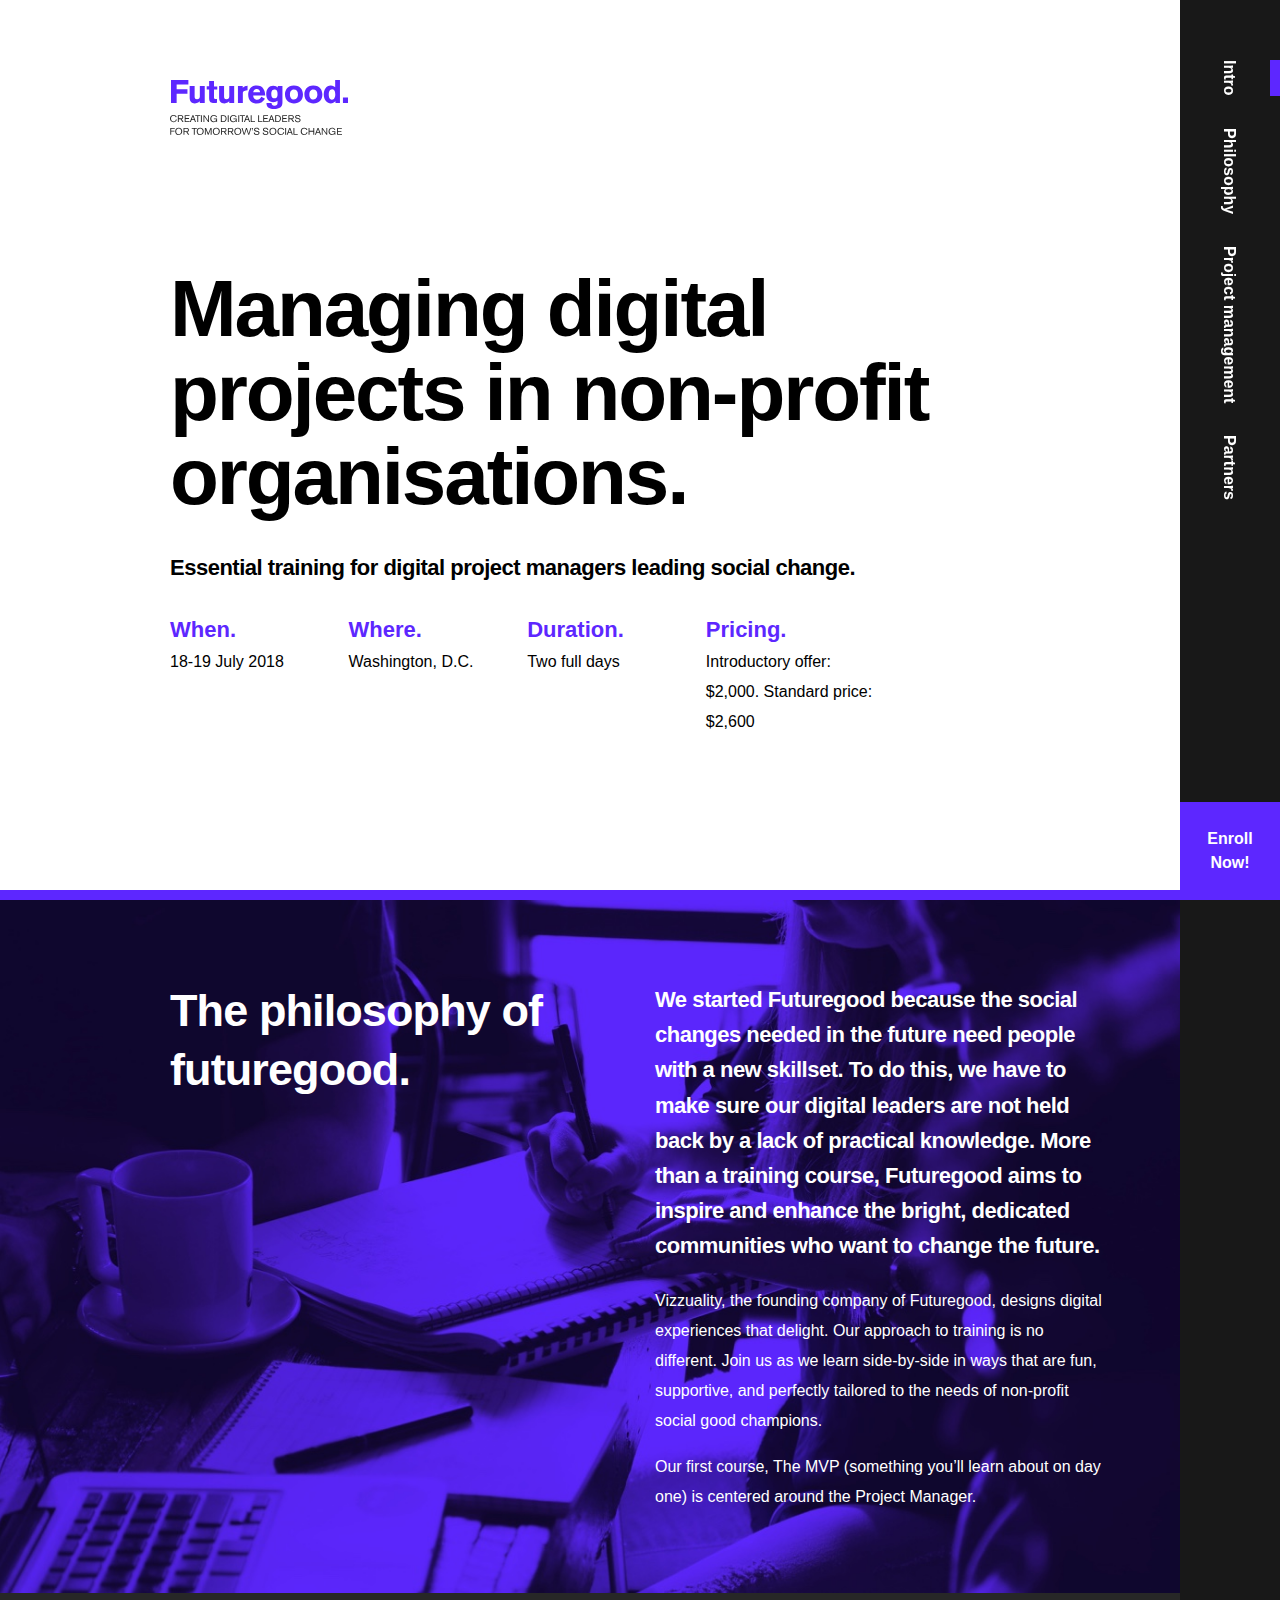
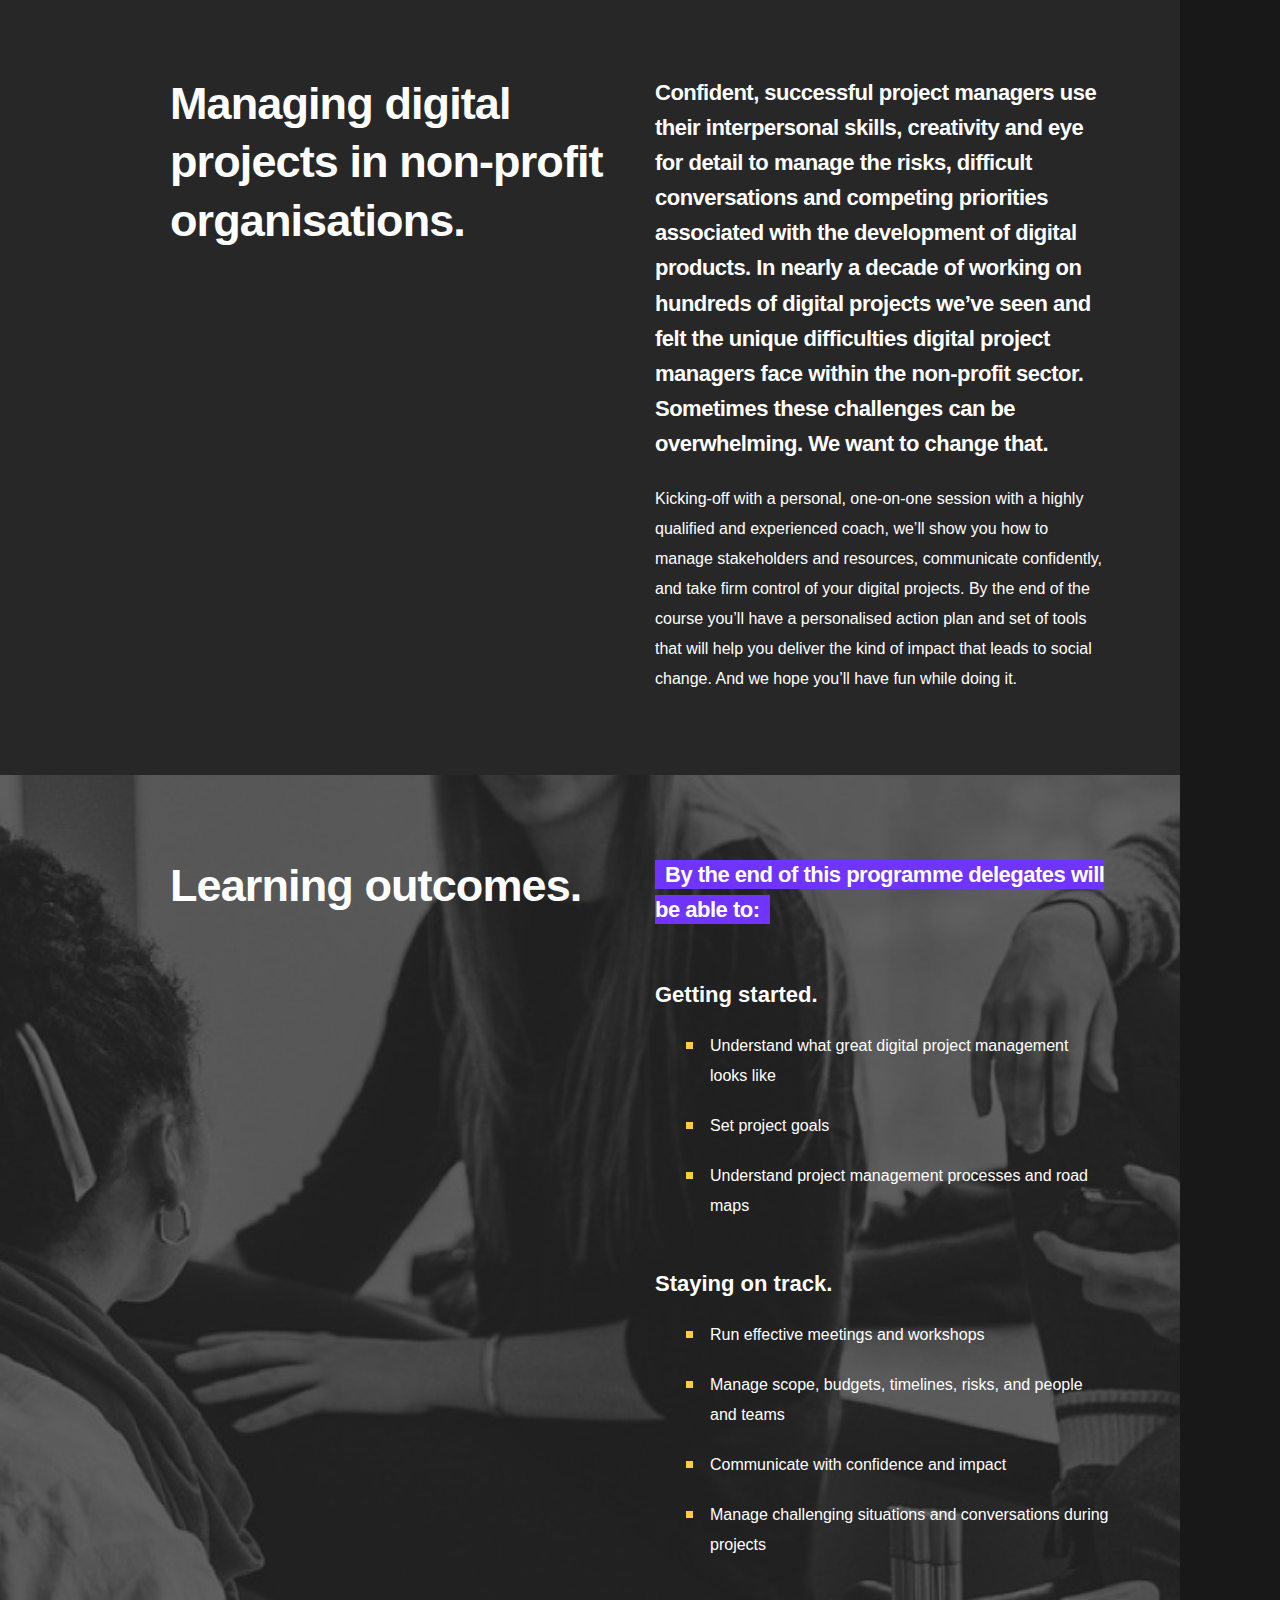
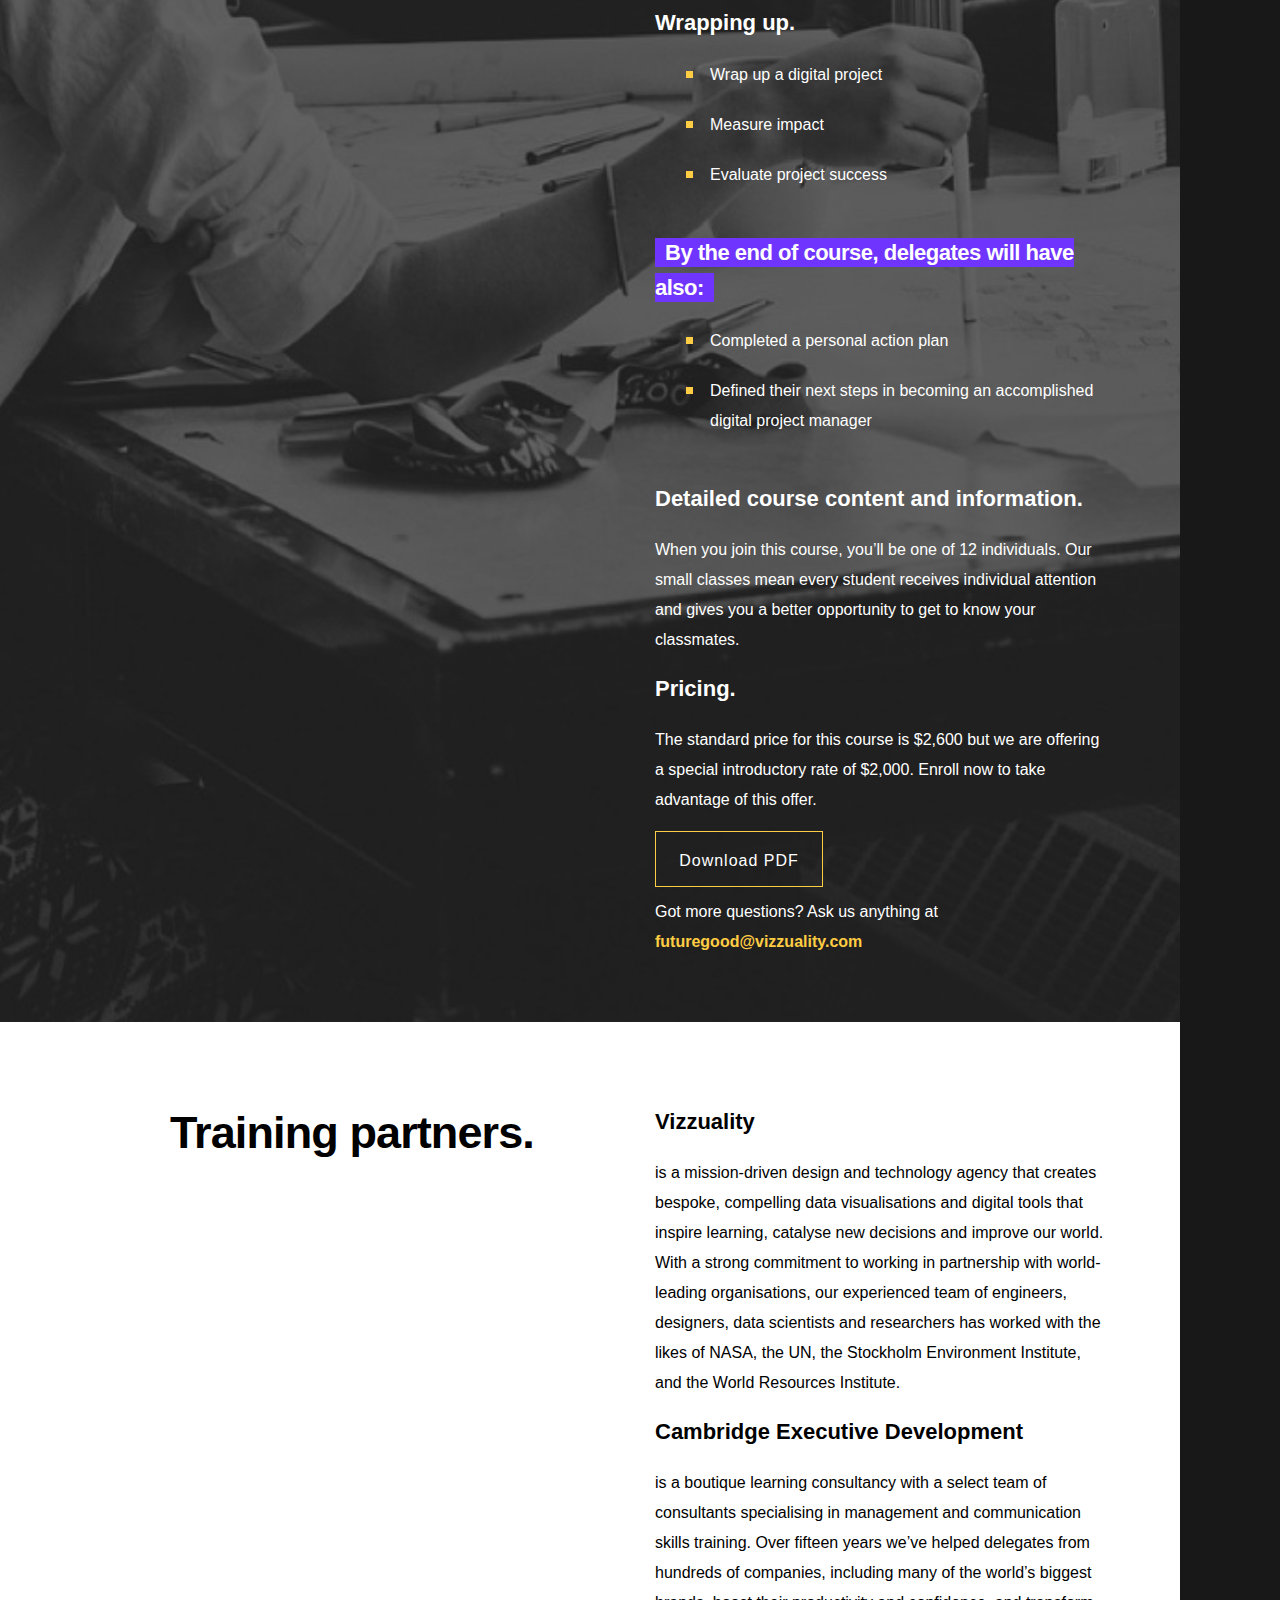
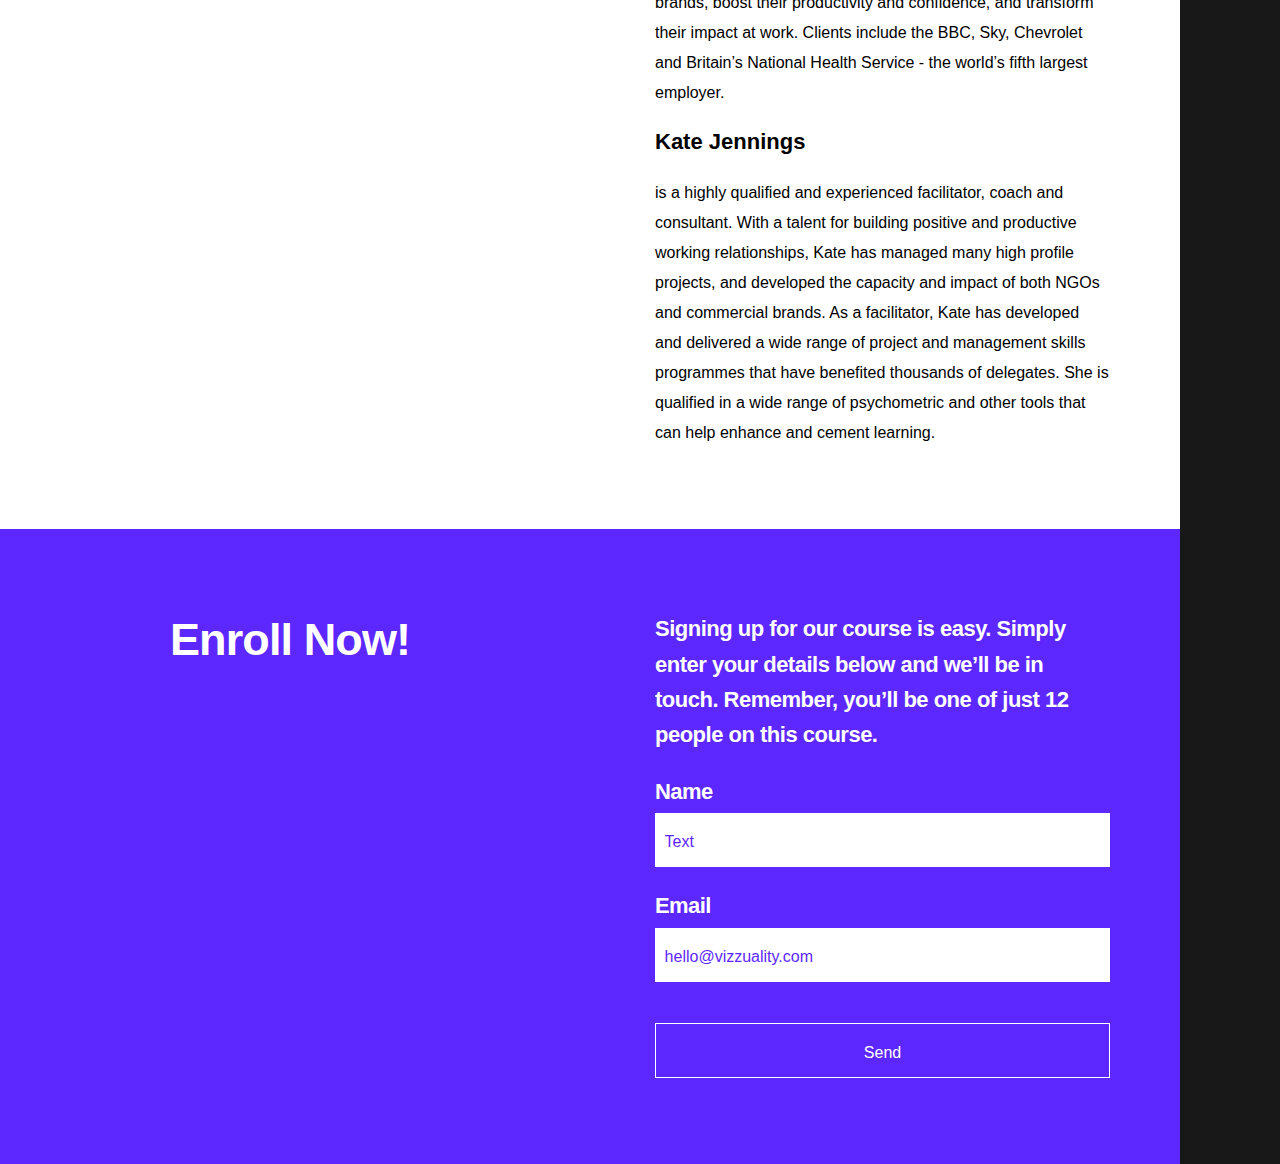
==== index.html @ a9c97536 "Fixes" ====
<!DOCTYPE html>
<html>
<head>
	<meta charset="utf-8">
	<meta name="viewport" content="width=device-width, initial-scale=1.0">
	<title>Futuregood</title>
	<meta name="description" content="Training courses for digital project managers in non-profit organisations">
	<link media="all" rel="stylesheet" href="css/main.css">
	<script src="http://ajax.googleapis.com/ajax/libs/jquery/3.2.1/jquery.min.js" defer></script>
	<script>window.jQuery || document.write('<script src="js/jquery-3.2.1.min.js" defer><\/script>')</script>
	<script src="js/jquery.main.js" defer></script>
</head>
<body>
	<div id="wrapper">
		<header id="header">
			<nav>
				<div class="holder-menu">
					<ul>
						<li class="hidden-phone"><a href="#intro" class="anchor-link">Intro</a></li>
						<li><a href="#philosophy" class="anchor-link">Philosophy</a></li>
						<li><a href="#project" class="anchor-link">Project management</a></li>
						<li><a href="#partners" class="anchor-link">Partners</a></li>
					</ul>
				</div>
				<div id="button-down">
					<a href="#enroll" class="anchor-link">
						<i class="icon-arrow-down"></i>
					</a>
				</div>
				<div class="enroll"><a href="#enroll" class="anchor-link">Enroll Now!</a></div>
			</nav>
		</header>
		<div class="deco"></div>
		<main id="main">
			<div id="intro" class="intro">
				<div class="container">
					<div class="logo">
						<a href="#"><img src="images/logo.svg" alt="Futuregood. Creating digital leaders." /></a>
					</div>
					<h1>Managing digital projects in non-profit organisations.</h1>
					<div class="txt-large">
						<p>Essential training for digital project managers leading social change.</p>
					</div>
					<ul class="info-box">
						<li>
							<span class="title">When.</span>
							<span class="meta">18-19 July 2018</span>
						</li>
						<li>
							<span class="title">Where.</span>
							<span class="meta">Washington, D.C.</span>
						</li>
						<li>
							<span class="title">Duration.</span>
							<span class="meta">Two full days</span>
						</li>
						<li>
							<span class="title">Pricing.</span>
							<span class="meta">Introductory offer: $2,000. Standard price: $2,600</span>
						</li>
					</ul>
				</div>
			</div>
			<div id="philosophy" class="section" style="background-image: url(images/background1.jpg);">
				<div class="container flex-holder">
					<div class="column">
						<h2>The philosophy of futuregood.</h2>
					</div>
					<div class="column">
						<div class="txt-large">
							<p>We started Futuregood because the social changes needed in the future need people with a new skillset. To do this, we have to make sure our digital leaders are not held back by a lack of practical knowledge. More than a training course, Futuregood aims to inspire and enhance the bright, dedicated communities who want to change the future.</p>
						</div>
						<p>Vizzuality, the founding company of Futuregood, designs digital experiences that delight. Our approach to training is no different. Join us as we learn side-by-side in ways that are fun, supportive, and perfectly tailored to the needs of non-profit social good champions.</p>
						<p>Our first course, The MVP (something you’ll learn about on day one) is centered around the Project Manager.</p>
					</div>
				</div>
			</div>
			<div id="project" class="section">
				<div class="container flex-holder">
					<div class="column">
						<h2>Managing digital projects in non-profit organisations.</h2>
					</div>
					<div class="column">
						<div class="txt-large">
							<p>Confident, successful project managers use their interpersonal skills, creativity and eye for detail to manage the risks, difficult conversations and competing priorities associated with the development of digital products. In nearly a decade of working on hundreds of digital projects we’ve seen and felt the unique difficulties digital project managers face within the non-profit sector. Sometimes these challenges can be overwhelming. We want to change that.</p>
						</div>
						<p>Kicking-off with a personal, one-on-one session with a highly qualified and experienced coach, we’ll show you how to manage stakeholders and resources, communicate confidently, and take firm control of your digital projects. By the end of the course you’ll have a personalised action plan and set of tools that will help you deliver the kind of impact that leads to social change. And we hope you’ll have fun while doing it.</p>
					</div>
				</div>
			</div>
			<div class="section" style="background-image: url(images/background2.jpg);">
				<div class="container flex-holder">
					<div class="column">
						<h2>Learning outcomes.</h2>
					</div>
					<div class="column">
						<div class="txt-large alt-margin">
							<span class="txt-mark">By the end of this programme delegates will be able to:</span>
						</div>
						<h3>Getting started.</h3>
						<ul class="list-style">
							<li>Understand what great digital project management looks like</li>
							<li>Set project goals</li>
							<li>Understand project management processes and road maps</li>
						</ul>
						<h3>Staying on track.</h3>
						<ul class="list-style">
							<li>Run effective meetings and workshops</li>
							<li>Manage scope, budgets, timelines, risks, and people and teams</li>
							<li>Communicate with confidence and impact</li>
							<li>Manage challenging situations and conversations during projects</li>
						</ul>
						<h3>Wrapping up.</h3>
						<ul class="list-style">
							<li>Wrap up a digital project</li>
							<li>Measure impact</li>
							<li>Evaluate project success</li>
						</ul>
						<div class="txt-large indentation">
							<span class="txt-mark">By the end of course, delegates will have also:</span>
						</div>
						<ul class="list-style">
							<li>Completed a personal action plan</li>
							<li>Defined their next steps in becoming an accomplished digital project manager</li>
						</ul>
						<h3>Detailed course content and information.</h3>
						<p>When you join this course, you’ll be one of 12 individuals. Our small classes mean every student receives individual attention
						and gives you a better opportunity to get to know your classmates.</p>
						<h3>Pricing.</h3>
						<p>The standard price for this course is $2,600 but we are offering a special introductory rate of $2,000. Enroll now to take
						advantage of this offer.</p>
						<div class="form-group">
							<a class="btn btn-download" href="https://drive.google.com/file/d/1zhYBgtpzNpfq0KOZvW67ya5s22m48fqo/view" target="_blank">Download PDF</a>
						</div>
						<div class="contact-block">
							<span>Got more questions? Ask us anything at</span>
							<a href="mailto:futuregood@vizzuality.com">futuregood@vizzuality.com</a>
						</div>
					</div>
				</div>
			</div>
			<div id="partners" class="alt-section">
				<div class="container flex-holder">
					<div class="column">
						<h2>Training partners.</h2>
					</div>
					<div class="column">
						<h3>Vizzuality</h3>
						<p>is a mission-driven design and technology agency that creates bespoke, compelling data visualisations and digital tools that inspire learning, catalyse new decisions and improve our world. With a strong commitment to working in partnership with world-leading organisations, our experienced team of engineers, designers, data scientists and researchers has worked with the likes of NASA, the UN, the Stockholm Environment Institute, and the World Resources Institute.</p>
						<h3>Cambridge Executive Development</h3>
						<p>is a boutique learning consultancy with a select team of consultants specialising in management and communication skills training. Over fifteen years we’ve helped delegates from hundreds of companies, including many of the world’s biggest brands, boost their productivity and confidence, and transform their impact at work. Clients include the BBC, Sky, Chevrolet and Britain’s National Health Service - the world’s fifth largest employer.</p>
						<h3>Kate Jennings</h3>
						<p>is a highly qualified and experienced facilitator, coach and consultant. With a talent for building positive and productive working relationships, Kate has managed many high profile projects, and developed the capacity and impact of both NGOs and commercial brands. As a facilitator, Kate has developed and delivered a wide range of project and management skills programmes that have benefited thousands of delegates. She is qualified in a wide range of psychometric and other tools that can help enhance and cement learning.</p>
					</div>
				</div>
			</div>
			


			<form id="enroll" action="#">
				<div class="form">
					<div class="container flex-holder">
						<div class="column">
							<h2>Enroll Now!</h2>
						</div>
						<div class="column">
							<div class="txt-large">
								<p>Signing up for our course is easy. Simply enter your details below and we’ll be in touch. Remember, you’ll be one of just
								12 people on this course.</p>
							</div>
							<div class="form-group">
								<label for="name">Name</label>
								<input id="name" type="text" name="name" placeholder="Text" required/>
							</div>
							<div class="form-group">
								<label for="email">Email</label>
								<input id="email" type="email" name="email" placeholder="hello@vizzuality.com" required/>
							</div>
							<div class="form-group btn-area">
								<button type="submit" class="btn btn-default">Send</button>
							</div>

							<div id="enroll-msg"></div>
						</div>
					</div>
				</div>
			</form>
		</main>
	</div>
</body>
</html>
---- css/main.css ----
/*! normalize.css v3.0.3 | MIT License | github.com/necolas/normalize.css */

/**
 * 1. Set default font family to sans-serif.
 * 2. Prevent iOS and IE text size adjust after device orientation change,
 *    without disabling user zoom.
 */

html {
	font-family: sans-serif; /* 1 */
	-ms-text-size-adjust: 100%; /* 2 */
	-webkit-text-size-adjust: 100%; /* 2 */
}

/**
 * Remove default margin.
 */

body {
	margin: 0;
}

/* HTML5 display definitions
	 ========================================================================== */

/**
 * Correct `block` display not defined for any HTML5 element in IE 8/9.
 * Correct `block` display not defined for `details` or `summary` in IE 10/11
 * and Firefox.
 * Correct `block` display not defined for `main` in IE 11.
 */

article,
aside,
details,
figcaption,
figure,
footer,
header,
hgroup,
main,
menu,
nav,
section,
summary {
	display: block;
}

/**
 * 1. Correct `inline-block` display not defined in IE 8/9.
 * 2. Normalize vertical alignment of `progress` in Chrome, Firefox, and Opera.
 */

audio,
canvas,
progress,
video {
	display: inline-block; /* 1 */
	vertical-align: baseline; /* 2 */
}

/**
 * Prevent modern browsers from displaying `audio` without controls.
 * Remove excess height in iOS 5 devices.
 */

audio:not([controls]) {
	display: none;
	height: 0;
}

/**
 * Address `[hidden]` styling not present in IE 8/9/10.
 * Hide the `template` element in IE 8/9/10/11, Safari, and Firefox < 22.
 */

[hidden],
template {
	display: none;
}

/* Links
	 ========================================================================== */

/**
 * Remove the gray background color from active links in IE 10.
 */

a {
	background-color: transparent;
}

/**
 * Improve readability of focused elements when they are also in an
 * active/hover state.
 */

a:active,
a:hover {
	outline: 0;
}

/* Text-level semantics
	 ========================================================================== */

/**
 * Address styling not present in IE 8/9/10/11, Safari, and Chrome.
 */

abbr[title] {
	border-bottom: 1px dotted;
}

/**
 * Address style set to `bolder` in Firefox 4+, Safari, and Chrome.
 */

b,
strong {
	font-weight: bold;
}

/**
 * Address styling not present in Safari and Chrome.
 */

dfn {
	font-style: italic;
}

/**
 * Address variable `h1` font-size and margin within `section` and `article`
 * contexts in Firefox 4+, Safari, and Chrome.
 */

h1 {
	font-size: 2em;
	margin: .67em 0;
}

/**
 * Address styling not present in IE 8/9.
 */

mark {
	background: #ff0;
	color: #000;
}

/**
 * Address inconsistent and variable font size in all browsers.
 */

small {
	font-size: 80%;
}

/**
 * Prevent `sub` and `sup` affecting `line-height` in all browsers.
 */

sub,
sup {
	font-size: 75%;
	line-height: 0;
	position: relative;
	vertical-align: baseline;
}

sup {
	top: -.5em;
}

sub {
	bottom: -.25em;
}

/* Embedded content
	 ========================================================================== */

/**
 * Remove border when inside `a` element in IE 8/9/10.
 */

img {
	border: 0;
}

/**
 * Correct overflow not hidden in IE 9/10/11.
 */

svg:not(:root) {
	overflow: hidden;
}

/* Grouping content
	 ========================================================================== */

/**
 * Address margin not present in IE 8/9 and Safari.
 */

figure {
	margin: 1em 40px;
}

/**
 * Address differences between Firefox and other browsers.
 */

hr {
	box-sizing: content-box;
	height: 0;
}

/**
 * Contain overflow in all browsers.
 */

pre {
	overflow: auto;
}

/**
 * Address odd `em`-unit font size rendering in all browsers.
 */

code,
kbd,
pre,
samp {
	font-family: monospace, monospace;
	font-size: 1em;
}

/* Forms
	 ========================================================================== */

/**
 * Known limitation: by default, Chrome and Safari on OS X allow very limited
 * styling of `select`, unless a `border` property is set.
 */

/**
 * 1. Correct color not being inherited.
 *    Known issue: affects color of disabled elements.
 * 2. Correct font properties not being inherited.
 * 3. Address margins set differently in Firefox 4+, Safari, and Chrome.
 */

button,
input,
optgroup,
select,
textarea {
	color: inherit; /* 1 */
	font: inherit; /* 2 */
	margin: 0; /* 3 */
}

/**
 * Address `overflow` set to `hidden` in IE 8/9/10/11.
 */

button {
	overflow: visible;
}

/**
 * Address inconsistent `text-transform` inheritance for `button` and `select`.
 * All other form control elements do not inherit `text-transform` values.
 * Correct `button` style inheritance in Firefox, IE 8/9/10/11, and Opera.
 * Correct `select` style inheritance in Firefox.
 */

button,
select {
	text-transform: none;
}

/**
 * 1. Avoid the WebKit bug in Android 4.0.* where (2) destroys native `audio`
 *    and `video` controls.
 * 2. Correct inability to style clickable `input` types in iOS.
 * 3. Improve usability and consistency of cursor style between image-type
 *    `input` and others.
 */

button,
html input[type="button"],
input[type="reset"],
input[type="submit"] {
	-webkit-appearance: button; /* 2 */
	cursor: pointer; /* 3 */
}

/**
 * Re-set default cursor for disabled elements.
 */

button[disabled],
html input[disabled] {
	cursor: default;
}

/**
 * Remove inner padding and border in Firefox 4+.
 */

button::-moz-focus-inner,
input::-moz-focus-inner {
	border: 0;
	padding: 0;
}

/**
 * Address Firefox 4+ setting `line-height` on `input` using `!important` in
 * the UA stylesheet.
 */

input {
	line-height: normal;
}

/**
 * It's recommended that you don't attempt to style these elements.
 * Firefox's implementation doesn't respect box-sizing, padding, or width.
 *
 * 1. Address box sizing set to `content-box` in IE 8/9/10.
 * 2. Remove excess padding in IE 8/9/10.
 */

input[type="checkbox"],
input[type="radio"] {
	box-sizing: border-box; /* 1 */
	padding: 0; /* 2 */
}

/**
 * Fix the cursor style for Chrome's increment/decrement buttons. For certain
 * `font-size` values of the `input`, it causes the cursor style of the
 * decrement button to change from `default` to `text`.
 */

input[type="number"]::-webkit-inner-spin-button,
input[type="number"]::-webkit-outer-spin-button {
	height: auto;
}

/**
 * 1. Address `appearance` set to `searchfield` in Safari and Chrome.
 * 2. Address `box-sizing` set to `border-box` in Safari and Chrome.
 */

input[type="search"] {
	-webkit-appearance: textfield; /* 1 */
	box-sizing: content-box; /* 2 */
}

/**
 * Remove inner padding and search cancel button in Safari and Chrome on OS X.
 * Safari (but not Chrome) clips the cancel button when the search input has
 * padding (and `textfield` appearance).
 */

input[type="search"]::-webkit-search-cancel-button,
input[type="search"]::-webkit-search-decoration {
	-webkit-appearance: none;
}

/**
 * Define consistent border, margin, and padding.
 */

fieldset {
	border: 1px solid #c0c0c0;
	margin: 0 2px;
	padding: .35em .625em .75em;
}

/**
 * 1. Correct `color` not being inherited in IE 8/9/10/11.
 * 2. Remove padding so people aren't caught out if they zero out fieldsets.
 */

legend {
	border: 0; /* 1 */
	padding: 0; /* 2 */
}

/**
 * Remove default vertical scrollbar in IE 8/9/10/11.
 */

textarea {
	overflow: auto;
}

/**
 * Don't inherit the `font-weight` (applied by a rule above).
 * NOTE: the default cannot safely be changed in Chrome and Safari on OS X.
 */

optgroup {
	font-weight: bold;
}

/* Tables
	 ========================================================================== */

/**
 * Remove most spacing between table cells.
 */

table {
	border-collapse: collapse;
	border-spacing: 0;
}

td,
th {
	padding: 0;
}

.clearfix:after {
	content: "";
	display: block;
	clear: both;
}

.ellipsis {
	white-space: nowrap; /* 1 */
	text-overflow: ellipsis; /* 2 */
	overflow: hidden;
}

html {
	box-sizing: border-box;
}

*,
*:before,
*:after {
	box-sizing: inherit;
}

* {
	max-height: 1000000px;
}

body {
	color: #fff;
	background: #181818;
	font: 16px/1.875 "Arial", "Helvetica Neue", "Helvetica", sans-serif;
	min-width: 320px;
	-webkit-font-smoothing: antialiased;
	-moz-osx-font-smoothing: grayscale;
}

img {
	max-width: 100%;
	height: auto;
	vertical-align: top;
}

.gm-style img {
	max-width: none;
}

h1,
.h1,
h2,
.h2,
h3,
.h3,
h4,
.h4,
h5,
.h5,
h6,
.h6,
.h {
	font-family: inherit;
	font-weight: bold;
	margin: 0 0 .5em;
	color: inherit;
	line-height: 1.1;
}

h1,
.h1 {
	font-size: 40px;
	letter-spacing: -.9px;
}

h2,
.h2 {
	margin-bottom: 30px;
	font-size: 40px;
	letter-spacing: -.9px;
}

h3,
.h3 {
	margin-bottom: 19px;
	line-height: 1.6;
	font-size: 22px;
}

h4,
.h4 {
	font-size: 21px;
}

h5,
.h5 {
	font-size: 17px;
}

h6,
.h6 {
	font-size: 15px;
}

p {
	margin: 0 0 1em;
}

a {
	color: #fff;
}

a:hover,
a:focus {
	text-decoration: none;
}

form,
fieldset {
	margin: 0;
	padding: 0;
	border-style: none;
}

input[type="text"],
input[type="tel"],
input[type="email"],
input[type="search"],
input[type="password"],
textarea {
	-webkit-appearance: none;
	-webkit-border-radius: 0;
	box-sizing: border-box;
	border: none;
	padding: 1.25em .6em 1em;
	display: block;
	width: 100%;
	color: #5d27ff;
}

input[type="text"]:focus,
input[type="tel"]:focus,
input[type="email"]:focus,
input[type="search"]:focus,
input[type="password"]:focus,
textarea:focus {
	border-color: #000;
}

input[type="text"]::-webkit-input-placeholder,
input[type="tel"]::-webkit-input-placeholder,
input[type="email"]::-webkit-input-placeholder,
input[type="search"]::-webkit-input-placeholder,
input[type="password"]::-webkit-input-placeholder,
textarea::-webkit-input-placeholder {
	color: #5d27ff;
}

input[type="text"]::-moz-placeholder,
input[type="tel"]::-moz-placeholder,
input[type="email"]::-moz-placeholder,
input[type="search"]::-moz-placeholder,
input[type="password"]::-moz-placeholder,
textarea::-moz-placeholder {
	opacity: 1;
	color: #5d27ff;
}

input[type="text"]:-moz-placeholder,
input[type="tel"]:-moz-placeholder,
input[type="email"]:-moz-placeholder,
input[type="search"]:-moz-placeholder,
input[type="password"]:-moz-placeholder,
textarea:-moz-placeholder {
	color: #5d27ff;
}

input[type="text"]:-ms-input-placeholder,
input[type="tel"]:-ms-input-placeholder,
input[type="email"]:-ms-input-placeholder,
input[type="search"]:-ms-input-placeholder,
input[type="password"]:-ms-input-placeholder,
textarea:-ms-input-placeholder {
	color: #5d27ff;
}

input[type="text"].placeholder,
input[type="tel"].placeholder,
input[type="email"].placeholder,
input[type="search"].placeholder,
input[type="password"].placeholder,
textarea.placeholder {
	color: #5d27ff;
}

select {
	-webkit-border-radius: 0;
}

textarea {
	resize: vertical;
	vertical-align: top;
}

button,
input[type="button"],
input[type="reset"],
input[type="file"],
input[type="submit"] {
	-webkit-appearance: none;
	-webkit-border-radius: 0;
	cursor: pointer;
}

@font-face {
	font-family: "icomoon";
	src: url("../fonts/icomoon.eot?kvuboz");
	src: url("../fonts/icomoon.eot?kvuboz#iefix") format("embedded-opentype"), url("../fonts/icomoon.ttf?kvuboz") format("truetype"), url("../fonts/icomoon.woff?kvuboz") format("woff"), url("../fonts/icomoon.svg?kvuboz#icomoon") format("svg");
	font-weight: normal;
	font-style: normal;
}

[class^="icon-"],
[class*=" icon-"] {
	/* use !important to prevent issues with browser extensions that change fonts */
	font-family: "icomoon" !important;
	speak: none;
	font-style: normal;
	font-weight: normal;
	font-variant: normal;
	text-transform: none;
	line-height: 1; /* Better Font Rendering =========== */
	-webkit-font-smoothing: antialiased;
	-moz-osx-font-smoothing: grayscale;
}

.icon-arrow-down:before {
	content: "\e900";
}

#wrapper {
	position: relative;
	width: 100%;
	overflow: hidden;
}

ul {
	padding: 0;
	list-style-type: none;
	margin: 0;
}

a {
	text-decoration: none;
}

.container {
	padding: 20px;
	margin: 0 auto;
	width: 100%;
	max-width: 500px;
}

.hidden-phone {
	display: none;
}

nav {
	display: -webkit-box;
	display: -ms-flexbox;
	display: flex;
	font-size: 10px;
	-webkit-box-pack: justify;
	-ms-flex-pack: justify;
	justify-content: space-between;
	text-transform: uppercase;
	text-align: center;
}

nav ul {
	padding: 12px 0;
	display: -webkit-box;
	display: -ms-flexbox;
	display: flex;
	width: 100%;
	-webkit-box-align: center;
	-ms-flex-align: center;
	align-items: center;
	-webkit-box-pack: justify;
	-ms-flex-pack: justify;
	justify-content: space-between;
	-webkit-box-flex: 1;
	-ms-flex: 1 0 0;
	flex: 1 0 0;
	line-height: 1.1;
}

nav ul a {
	display: inline-block;
	vertical-align: top;
}

nav ul a:hover {
	color: #5d27ff;
}

nav li {
	display: inline-block;
	vertical-align: top;
	margin: 0 auto;
	width: 30%;
}

nav .enroll {
	line-height: 1;
	width: 79px;
}

nav .enroll:after {
	display: none;
}

nav .enroll a {
	display: block;
	height: 100%;
	width: 100%;
	padding: 21px 5px 19px;
	background-color: #5d27ff;
}

nav .enroll a:hover {
	color: #5d27ff;
	background-color: #fff;
}

.deco {
	display: none;
}

#main {
	background-color: #fff;
}

.logo {
	margin-bottom: 63px;
}

.txt-large {
	line-height: 1.6;
	font-weight: 700;
	font-size: 22px;
	letter-spacing: -.5px;
}

.txt-mark {
	padding: 2px 10px;
	background-color: #7034ff;
}

.alt-margin {
	margin-bottom: 50px;
}

.indentation {
	margin-bottom: 21px;
}

.intro {
	position: relative;
	padding: 10px 0 36px;
	color: #000;
}

.intro .txt-large {
	margin-bottom: 33px;
}

.info-box {
	padding-top: 40px;
	width: 100%;
	display: -webkit-box;
	display: -ms-flexbox;
	display: flex;
	-ms-flex-wrap: wrap;
	flex-wrap: wrap;
}

.info-box li {
	margin-bottom: 21px;
	width: 48%;
}

.info-box span {
	display: block;
}

.info-box .title {
	margin-bottom: 5px;
	color: #5d27ff;
	font-size: 22px;
	font-weight: 700;
	line-height: 1.1;
}

.info-box .meta {
	letter-spacing: 0;
}

.section,
.alt-section {
	padding: 62px 0 45px;
}

.section {
	background-color: #272727;
	background-position: 50% 0;
	background-repeat: no-repeat;
	background-size: cover;
}

.section .form-group {
	margin-bottom: 10px;
}

.alt-section {
	color: #000;
}

.form {
	padding: 62px 0 45px;
	background-color: #5d27ff;
}

.form-group {
	margin-bottom: 21px;
}

.form-group label {
	margin-bottom: 4px;
	display: block;
	line-height: 1.6;
	font-weight: 700;
	font-size: 22px;
	letter-spacing: -.6px;
}

.btn-area {
	padding-top: 20px;
}

.btn {
	display: inline-block;
	vertical-align: top;
	padding: 1.25em .6em 1em;
	width: 100%;
	border: none;
	line-height: 1.1;
	color: #fff;
}

.btn-default {
	background-color: transparent;
	border: 1px solid #fff;
}

.btn-default:hover {
	color: #5d27ff;
	background-color: #fff;
}

.btn-download {
	max-width: 168px;
	background-color: transparent;
	border: 1px solid #ffcd43;
	text-align: center;
	letter-spacing: 1px;
}

.btn-download:hover {
	color: #ffcd43;
	background-color: #fff;
}

.contact-block span {
	display: block;
}

.contact-block a {
	color: #ffcd43;
	font-weight: 700;
}

.contact-block a:hover {
	color: #5d27ff;
}

.list-style {
	margin-bottom: 45px;
}

.list-style li {
	position: relative;
	padding-left: 55px;
	margin-bottom: 20px;
}

.list-style li:before {
	content: "";
	display: block;
	position: absolute;
	top: 11px;
	left: 31px;
	width: 7px;
	height: 7px;
	background-color: #ffcd43;
}

#button-down {
	display: none;
	text-align: center;
	z-index: -100;
}

.fixed-position #button-down {
	bottom: 100px;
	display: block;
	position: absolute !important;
	width: 100px !important;
	height: 100px;
	top: auto !important;
	right: 0 !important;
	left: 0 !important;
	border-top: 1px solid rgba(255, 255, 255, .2);
	background-color: #181818;
	z-index: 0;
}

#button-down a {
	position: absolute;
	top: 50%;
	left: 50%;
	color: #fff;
	-webkit-transform: translate(-50%, -50%);
	-ms-transform: translate(-50%, -50%);
	transform: translate(-50%, -50%);
}

#button-down a:hover {
	color: #5d27ff;
}

#button-down img {
	width: 18px;
	height: 20px;
}

@media (min-width: 375px) {
	h1,
	.h1 {
		margin-bottom: 52px;
		font-size: 45px;
	}

	h2,
	.h2 {
		margin-bottom: 41px;
		font-size: 45px;
	}

	nav ul {
		padding-left: 5px;
	}
}

@media (min-width: 660px) {
	.hidden-phone {
		display: inline-block;
		vertical-align: top;
	}

	#header {
		position: fixed;
		width: 50px;
		right: 0;
		top: 0;
		bottom: 0;
	}

	nav {
		position: relative;
		padding-bottom: 115px;
		height: 100%;
		-webkit-box-orient: vertical;
		-webkit-box-direction: normal;
		-ms-flex-direction: column;
		flex-direction: column;
	}

	nav ul {
		-webkit-writing-mode: vertical-lr;
		-ms-writing-mode: tb-lr;
		writing-mode: vertical-lr;
		width: 100%;
		-webkit-box-flex: 1;
		-ms-flex: auto 0 0;
		flex: auto 0 0;
	}

	nav ul .anchor-active:before {
		content: "";
		position: absolute;
		top: 0;
		right: 0;
		display: block;
		width: 5px;
		height: 100%;
		background-color: #5d27ff;
	}

	nav li {
		position: relative;
		width: 100%;
		padding-left: 11px;
		margin-bottom: 33px;
	}

	nav .enroll {
		position: absolute;
		bottom: 0;
		right: 0;
		left: 0;
		width: auto;
		-webkit-writing-mode: vertical-rl;
		-ms-writing-mode: tb-rl;
		writing-mode: vertical-rl;
	}

	nav .enroll a {
		padding-right: 18px;
	}

	.holder-menu {
		padding-top: 30px;
	}

	.deco {
		position: fixed;
		bottom: 0;
		display: block;
		width: 100%;
		height: 10px;
		background-color: #5d27ff;
		z-index: 1;
	}

	#main {
		width: calc(100% - 50px);
	}

	.logo {
		margin-bottom: 57px;
	}

	.intro {
		padding-top: 55px;
		min-height: 100vh;
	}

	.info-box {
		padding-top: 0;
	}

	.info-box li {
		width: 34.8%;
	}
}

@media screen and (max-height: 720px) and (min-width: 1280px) {
	#header {
		height: 100vh;
	}

	nav {
		height: 100%;
		font-size: 14px !important;
		font-weight: normal !important;
	}
}

@media screen and (max-height: 720px) and (min-width: 660px) {
	nav {
		font-size: 10px !important;
		font-weight: normal !important;
	}

	nav ul {
		min-height: 440px !important;
	}

	.holder-menu {
		padding-bottom: 15px;
		margin-right: -12px;
		overflow-y: auto;
		overflow-x: hidden;
	}
}

@media (min-width: 1280px) {
	h1,
	.h1 {
		margin-bottom: 31px;
		font-size: 80px;
		letter-spacing: -2.1px;
		line-height: 1.05;
	}

	h2,
	.h2 {
		line-height: 1.3;
	}

	.container {
		padding-left: 120px;
		max-width: 1080px;
	}

	#header {
		width: 100px;
	}

	nav {
		padding-bottom: 200px;
		font-size: 16px;
		text-transform: none;
		font-weight: 700;
	}

	nav ul .anchor-active:before {
		width: 10px;
	}

	nav li {
		padding-left: 35px;
		margin-bottom: 32px;
	}

	nav .enroll {
		-webkit-writing-mode: horizontal-tb;
		-ms-writing-mode: lr-tb;
		writing-mode: horizontal-tb;
	}

	nav .enroll a {
		padding: 25px 16px;
		line-height: 1.5;
	}

	.holder-menu {
		padding-top: 48px;
	}

	#main {
		width: calc(100% - 100px);
	}

	.logo {
		margin-bottom: 132px;
	}

	.intro {
		padding-top: 60px;
	}

	.intro h1 {
		max-width: 90%;
	}

	.info-box li {
		width: 19%;
	}

	.flex-holder {
		display: -webkit-box;
		display: -ms-flexbox;
		display: flex;
	}

	.flex-holder .column {
		width: 50%;
	}

	.flex-holder .column:last-of-type {
		padding-left: 15px;
	}
}
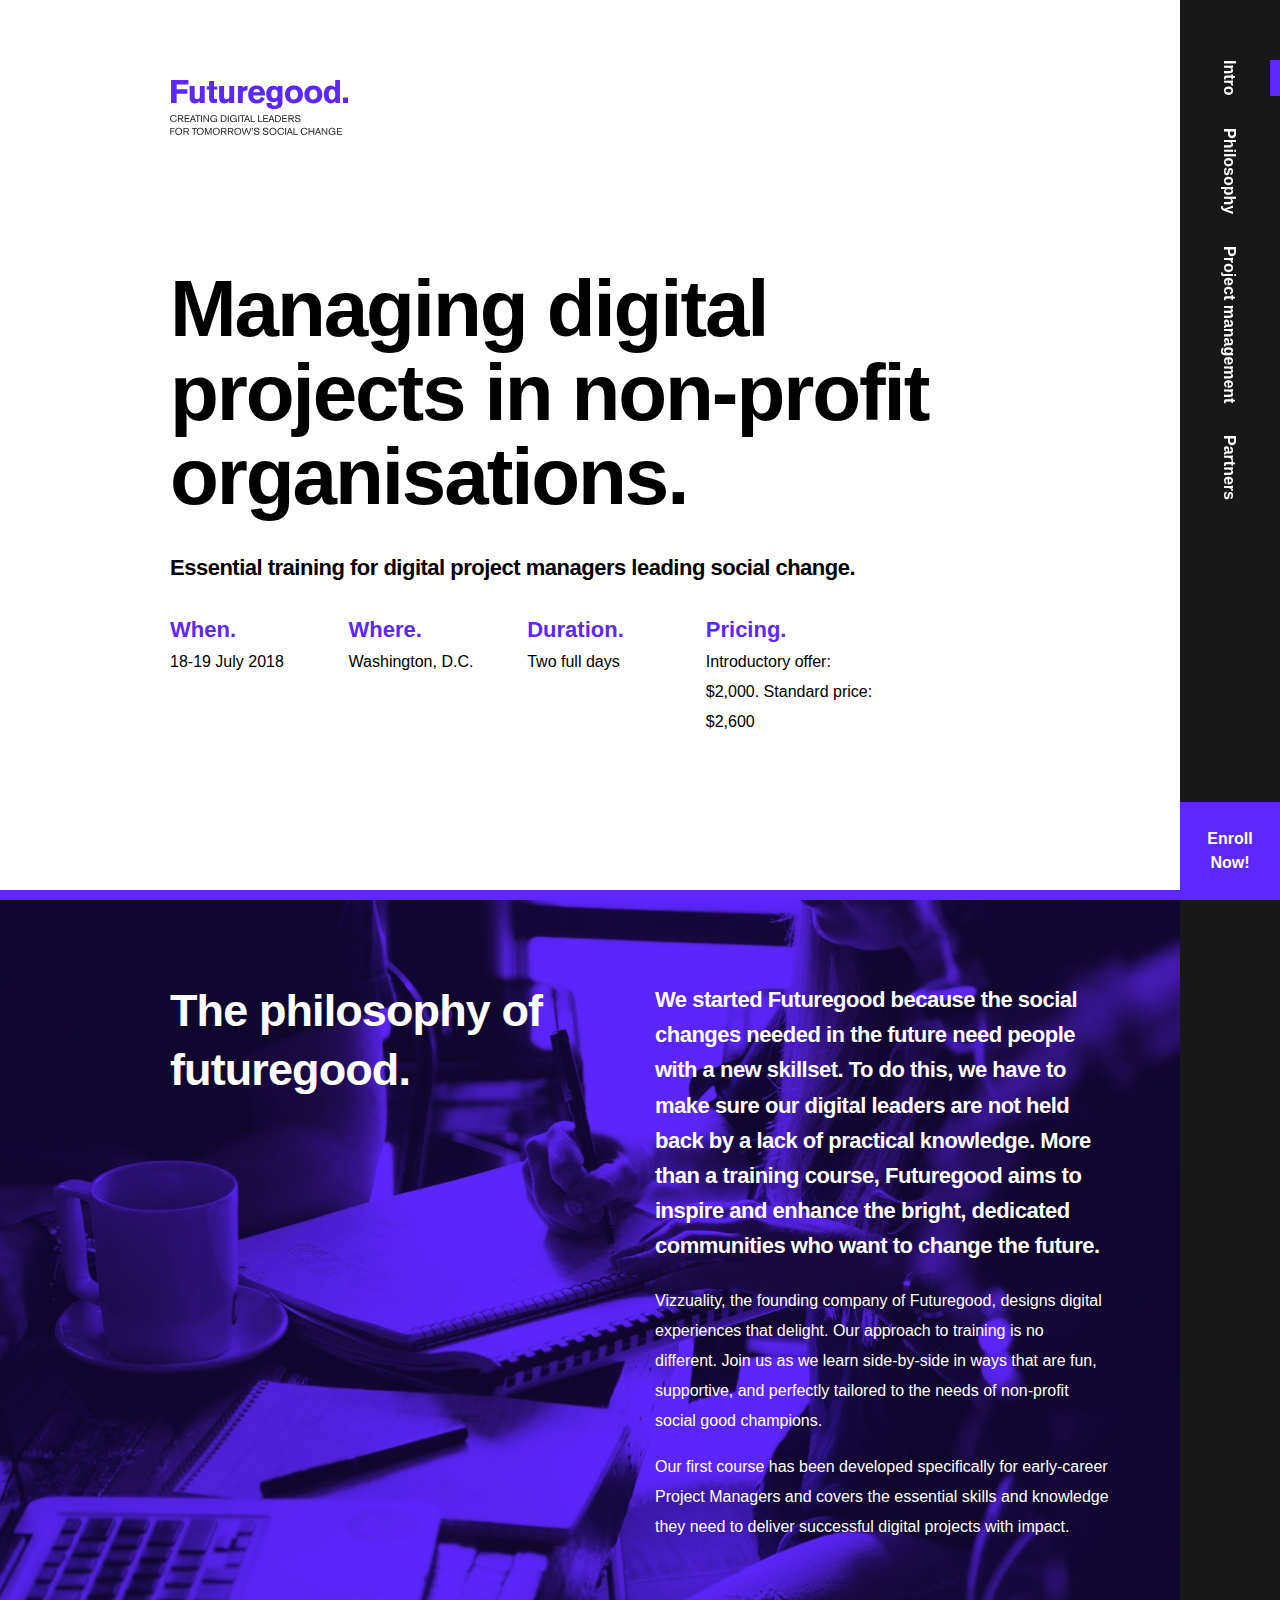
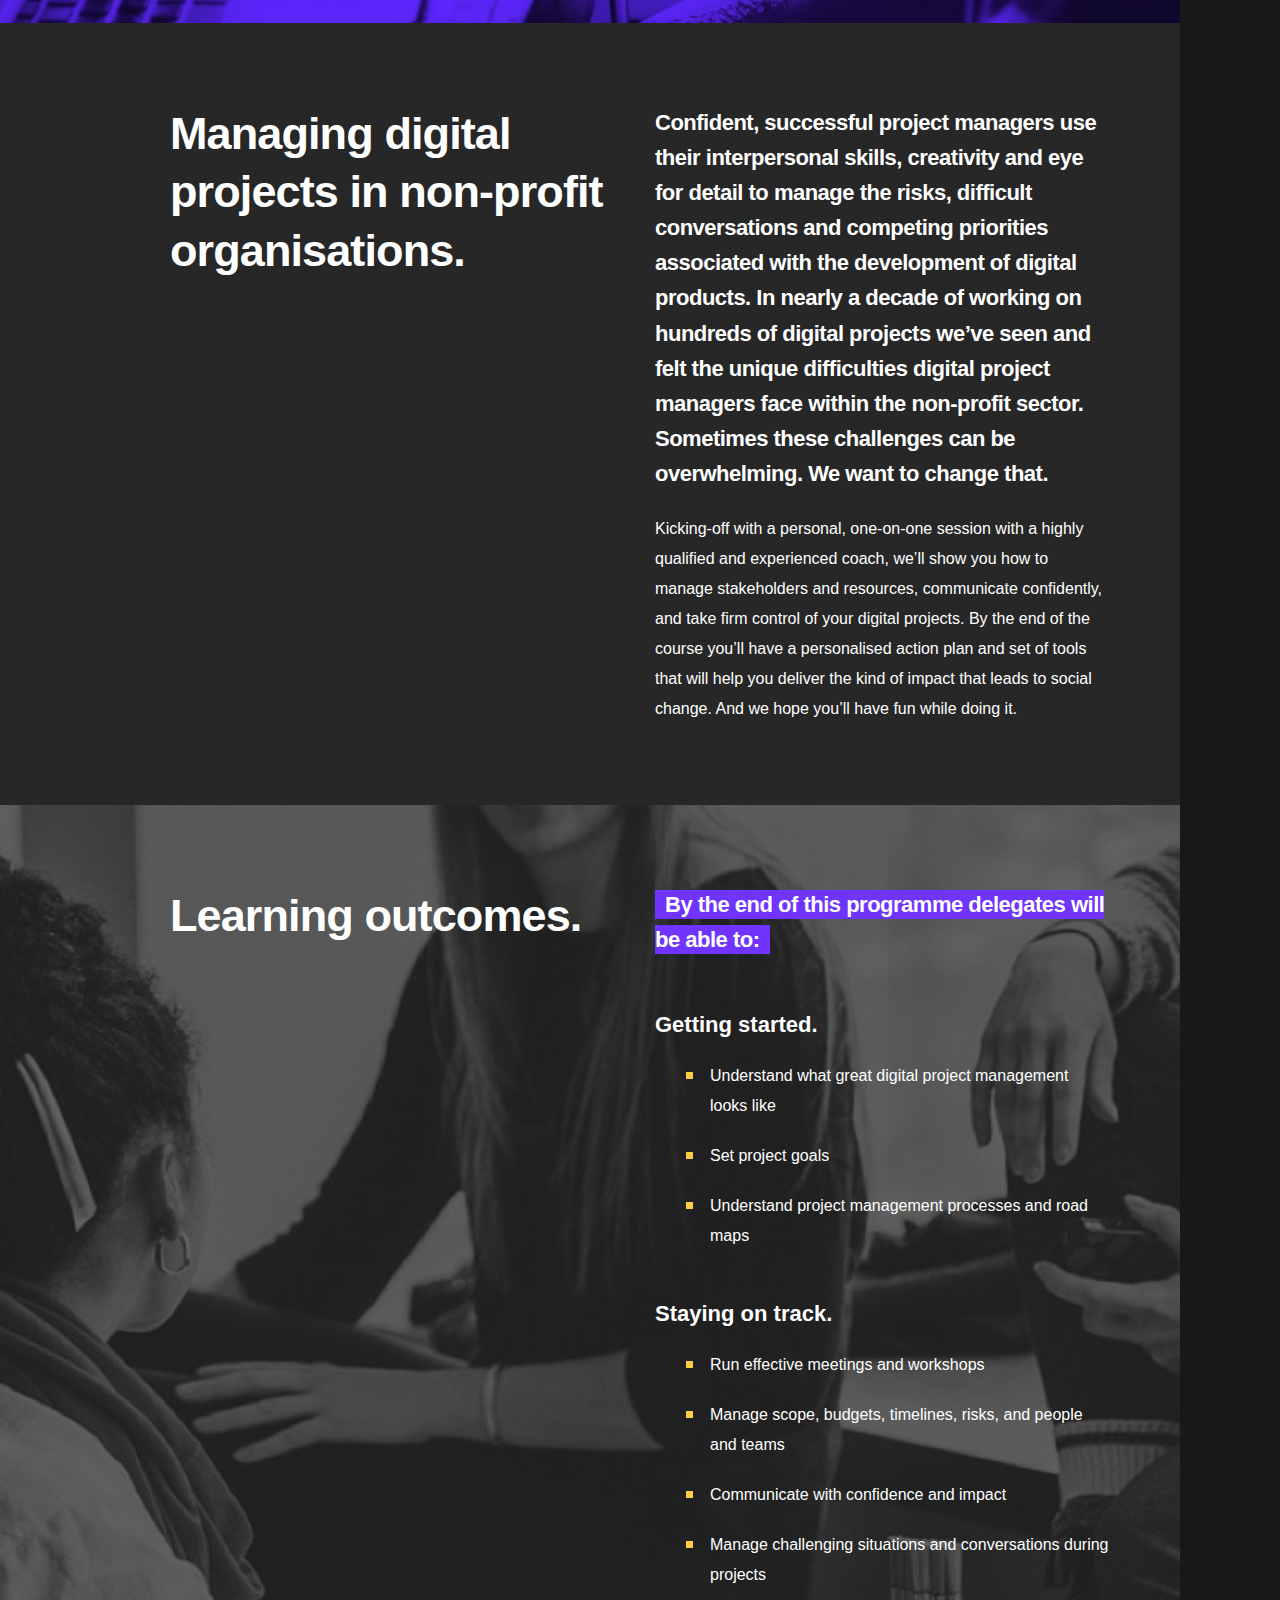
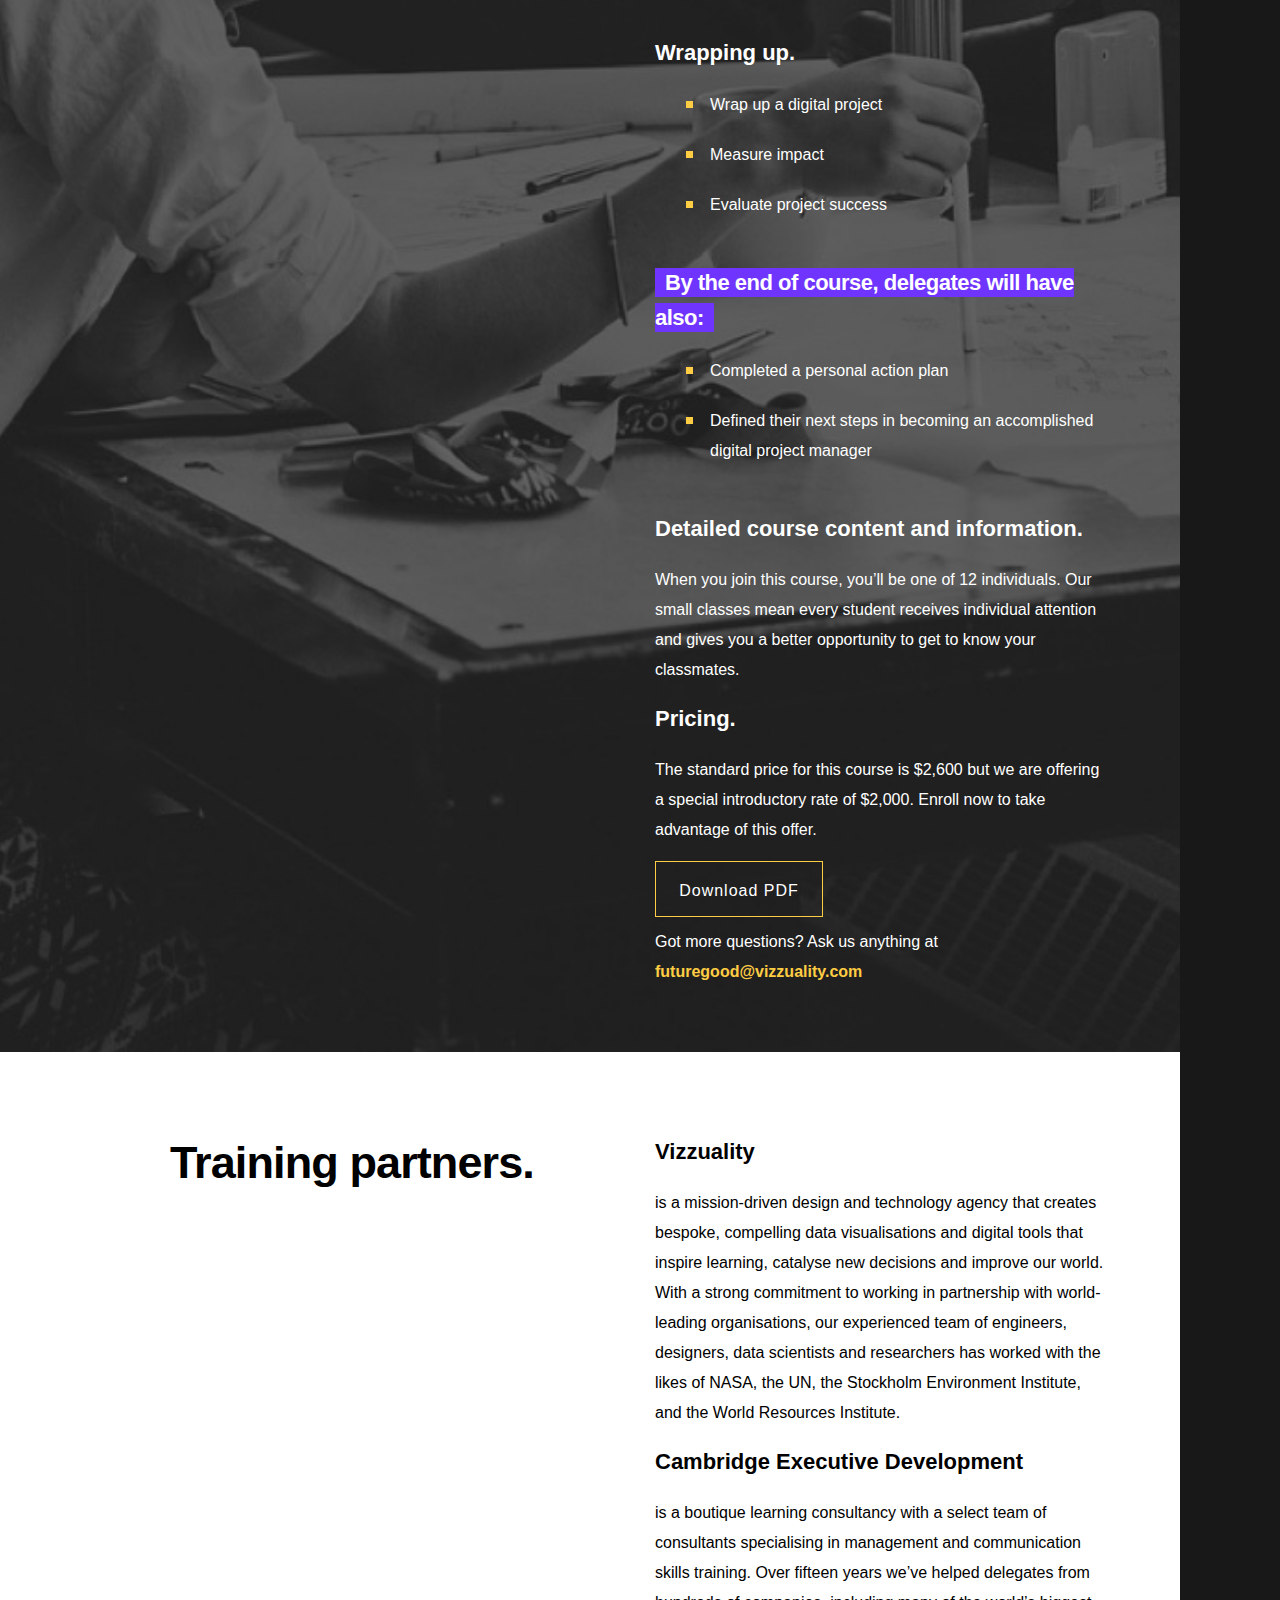
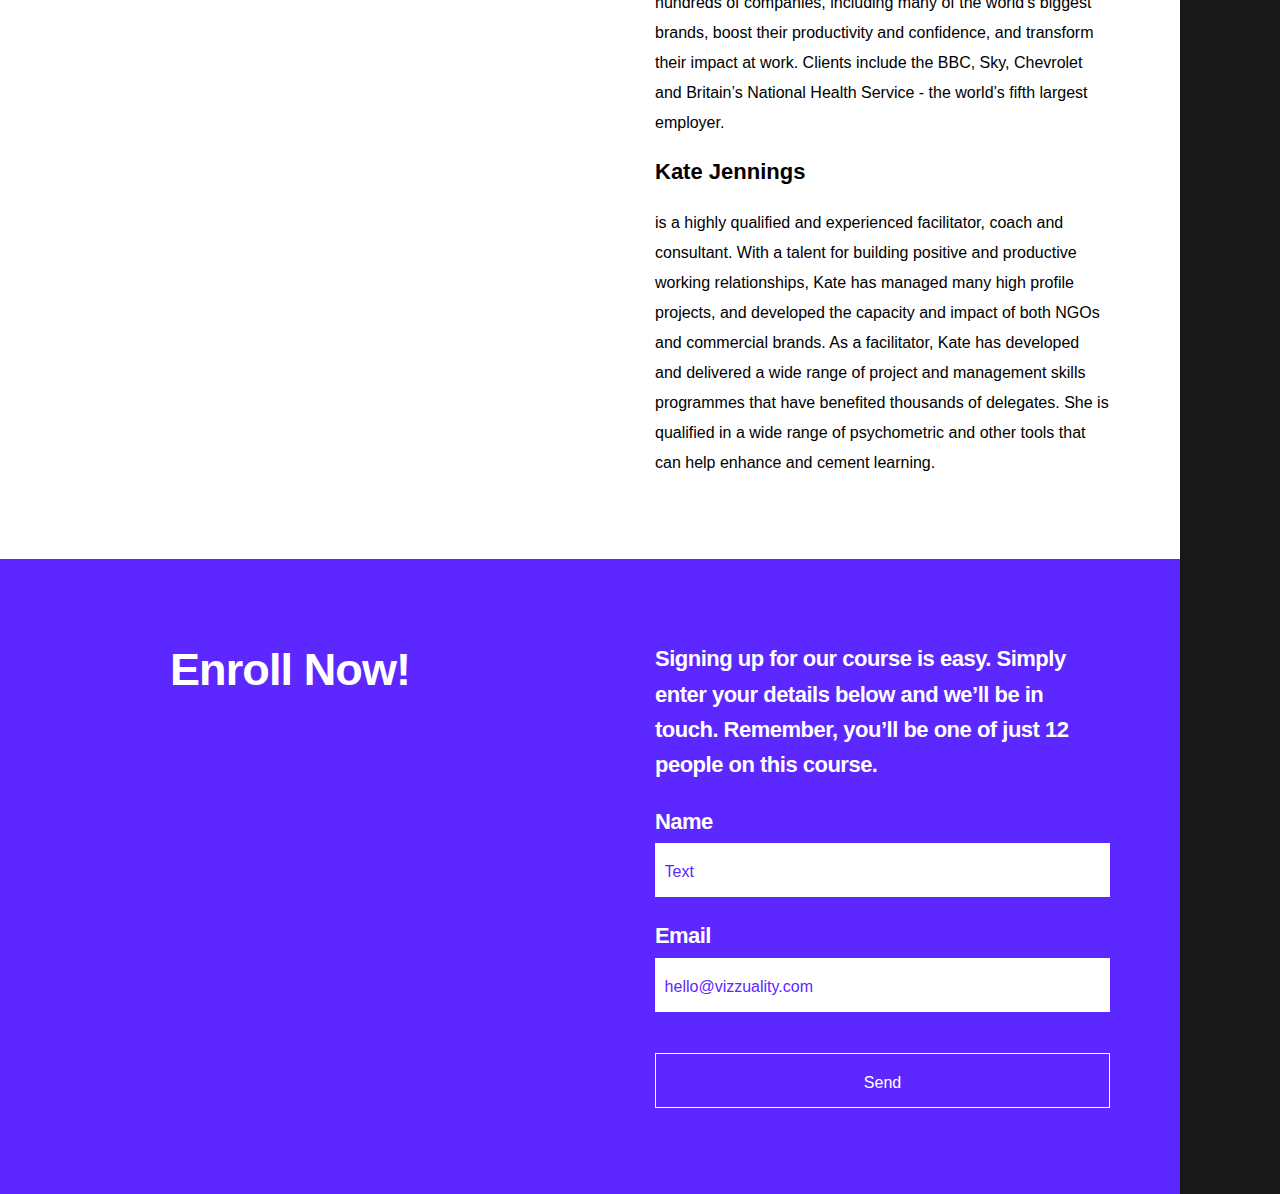
==== commit 20e6e055: "Fix typo" ====
--- a/index.html
+++ b/index.html
@@ -71,7 +71,7 @@
 							<p>We started Futuregood because the social changes needed in the future need people with a new skillset. To do this, we have to make sure our digital leaders are not held back by a lack of practical knowledge. More than a training course, Futuregood aims to inspire and enhance the bright, dedicated communities who want to change the future.</p>
 						</div>
 						<p>Vizzuality, the founding company of Futuregood, designs digital experiences that delight. Our approach to training is no different. Join us as we learn side-by-side in ways that are fun, supportive, and perfectly tailored to the needs of non-profit social good champions.</p>
-						<p>Our first course, The MVP (something you’ll learn about on day one) is centered around the Project Manager.</p>
+						<p>Our first course has been developed specifically for early-career Project Managers and covers the essential skills and knowledge they need to deliver successful digital projects with impact.</p>
 					</div>
 				</div>
 			</div>
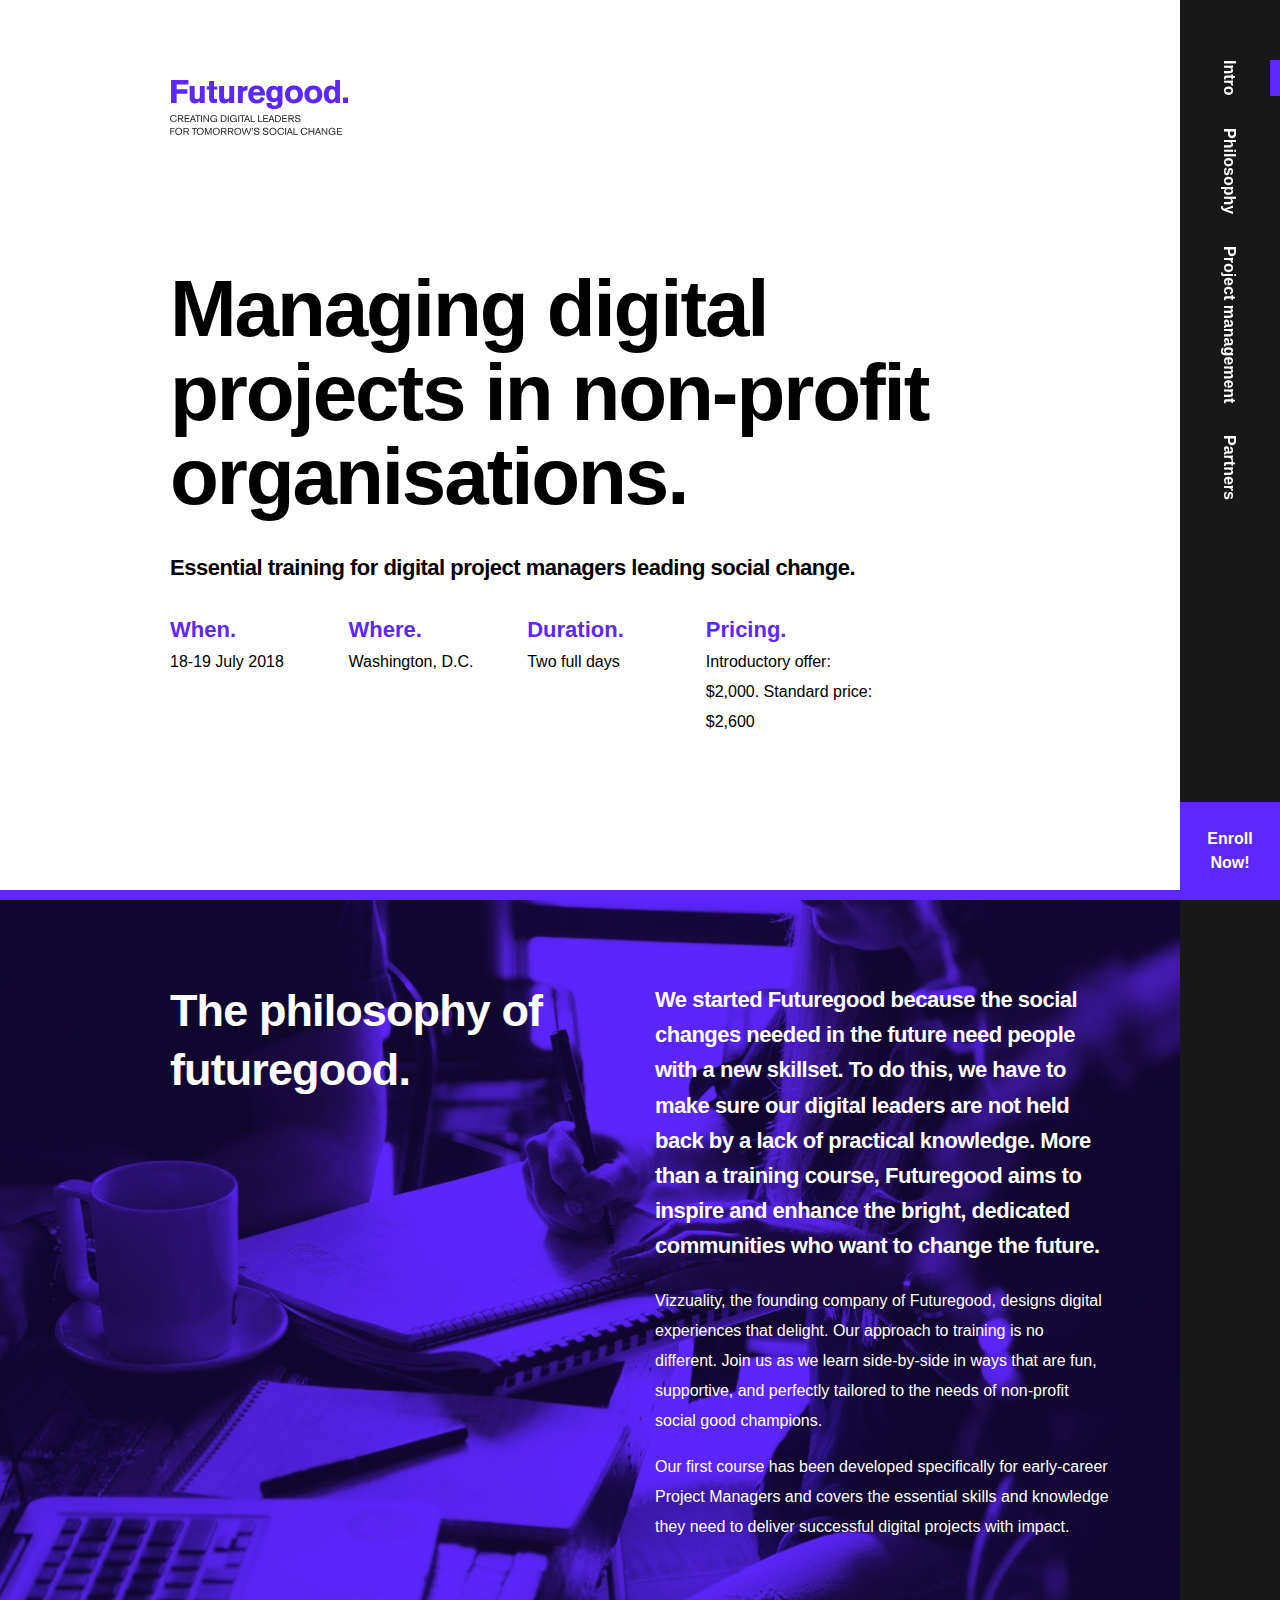
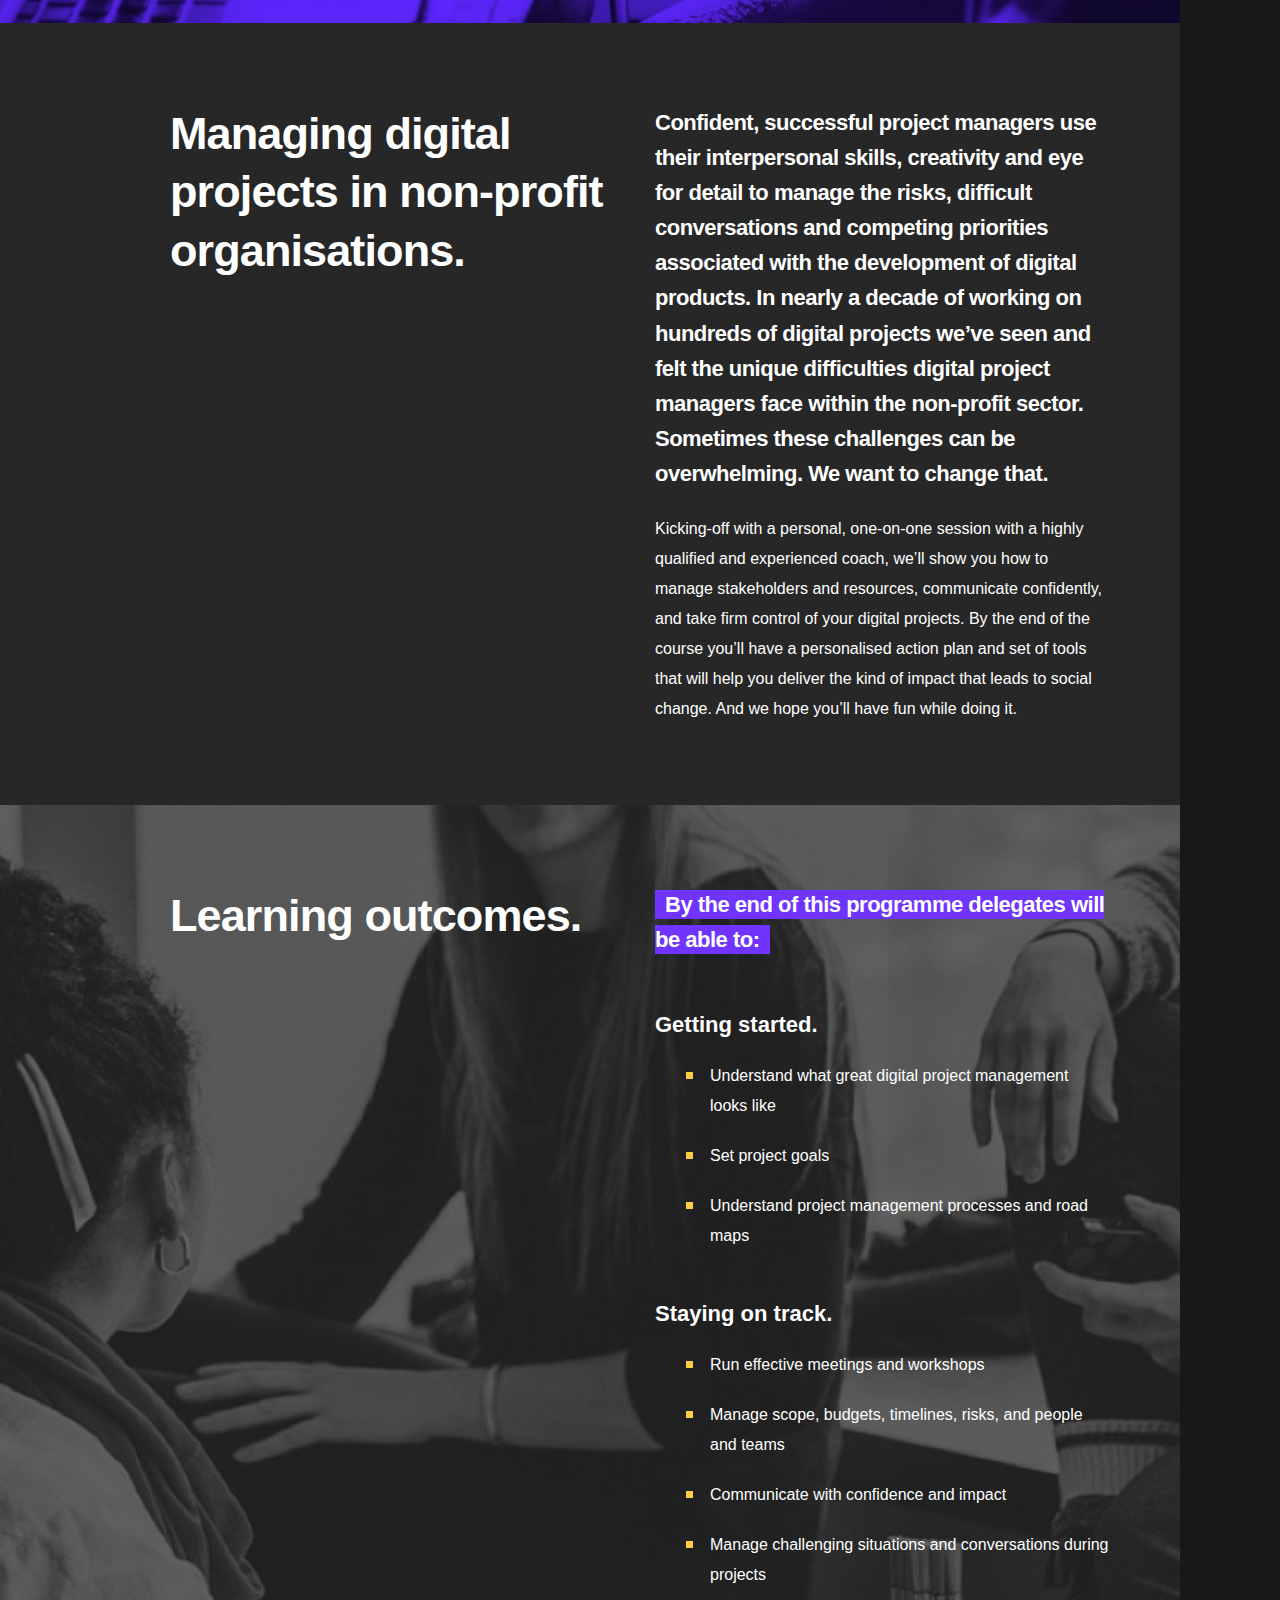
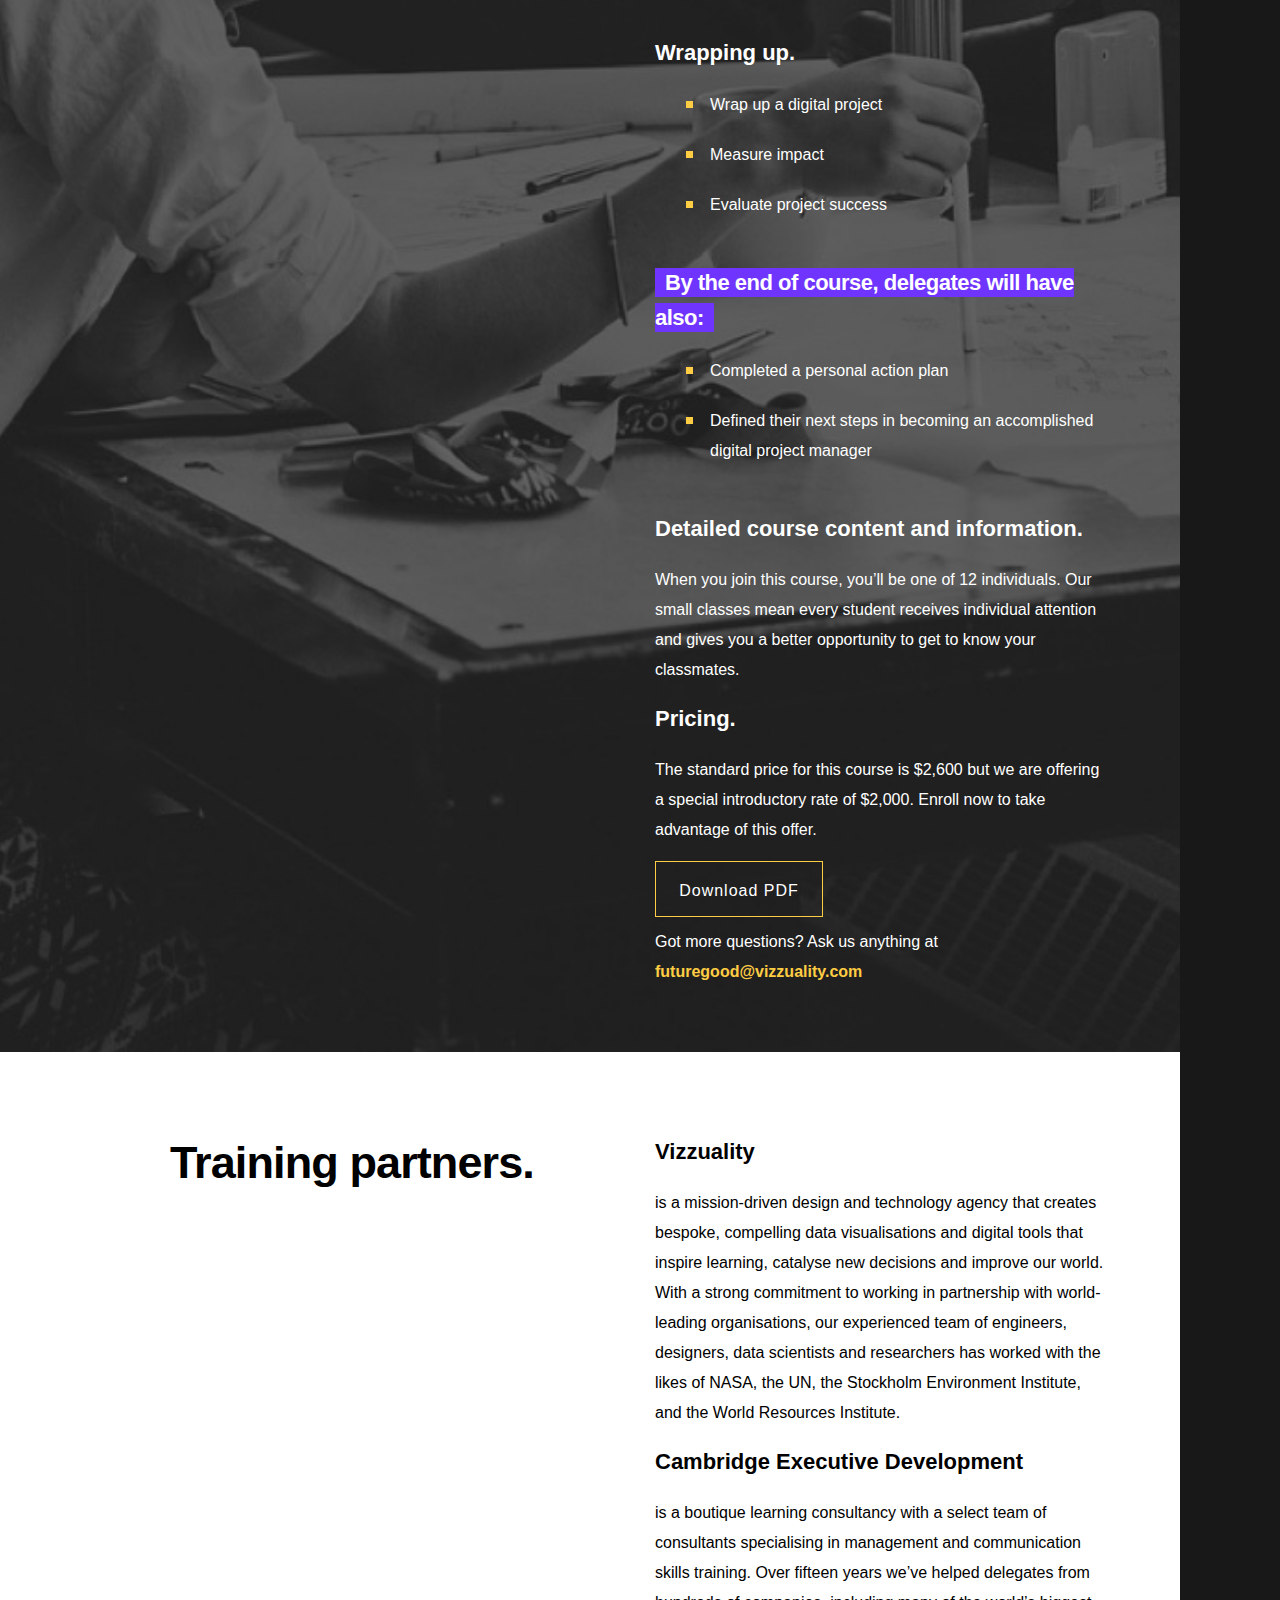
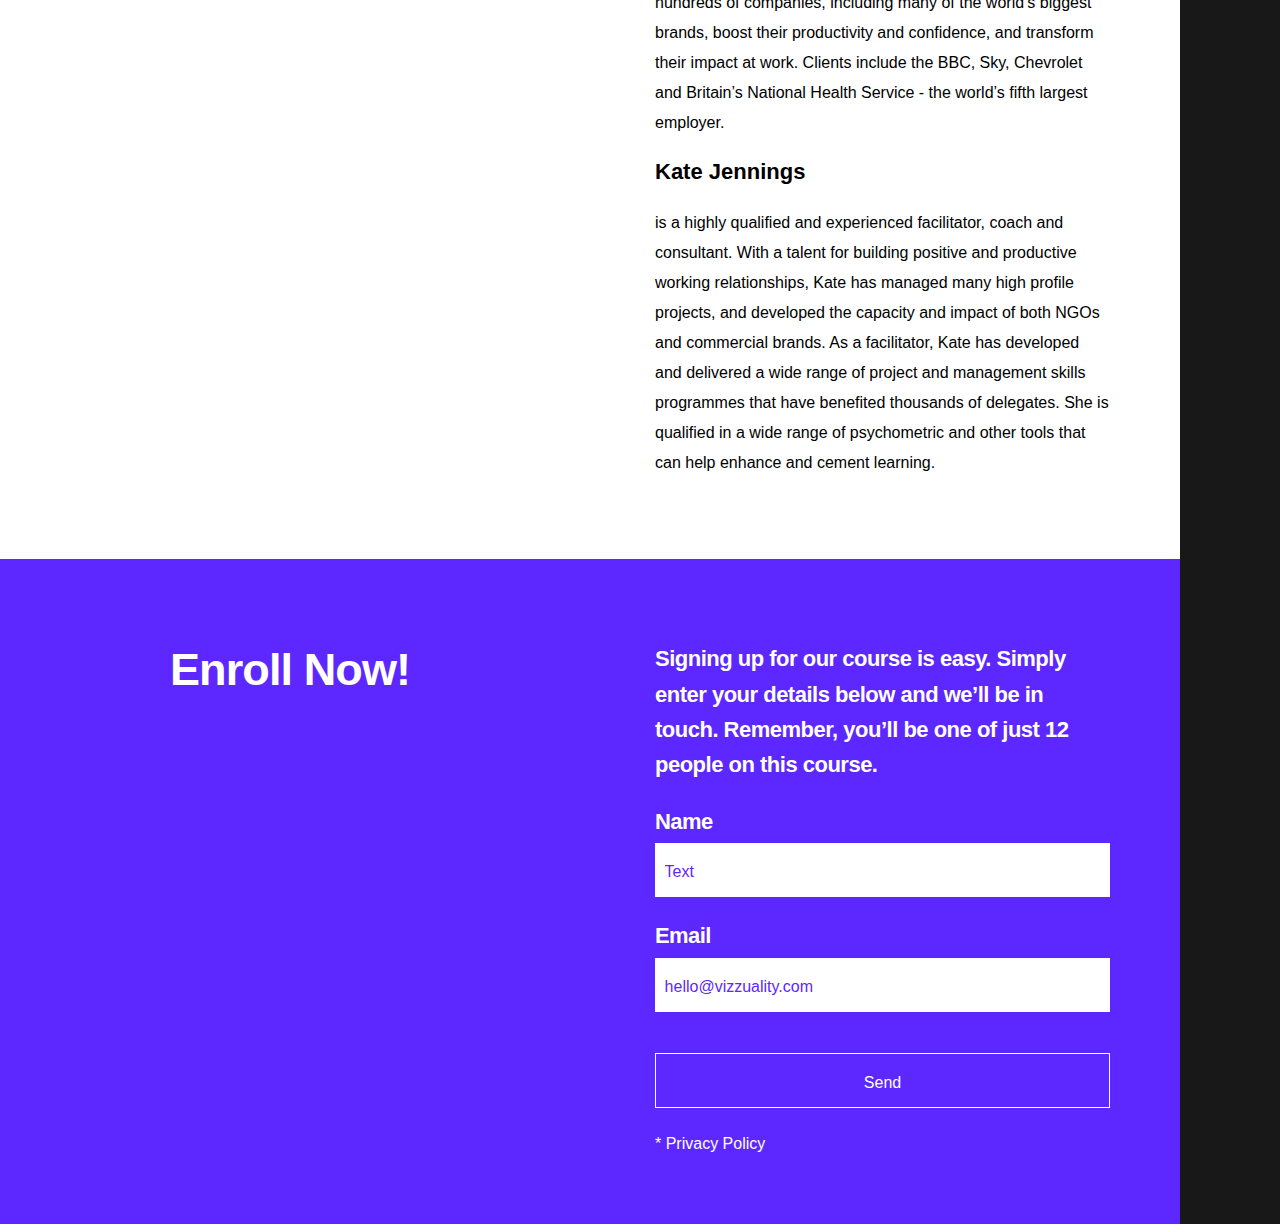
==== commit 1559fa52: "Add privacy policy" ====
--- a/index.html
+++ b/index.html
@@ -179,6 +179,8 @@
 							<div class="form-group btn-area">
 								<button type="submit" class="btn btn-default">Send</button>
 							</div>
+							
+							<div><a href="/privacy">* Privacy Policy</a></div>
 
 							<div id="enroll-msg"></div>
 						</div>
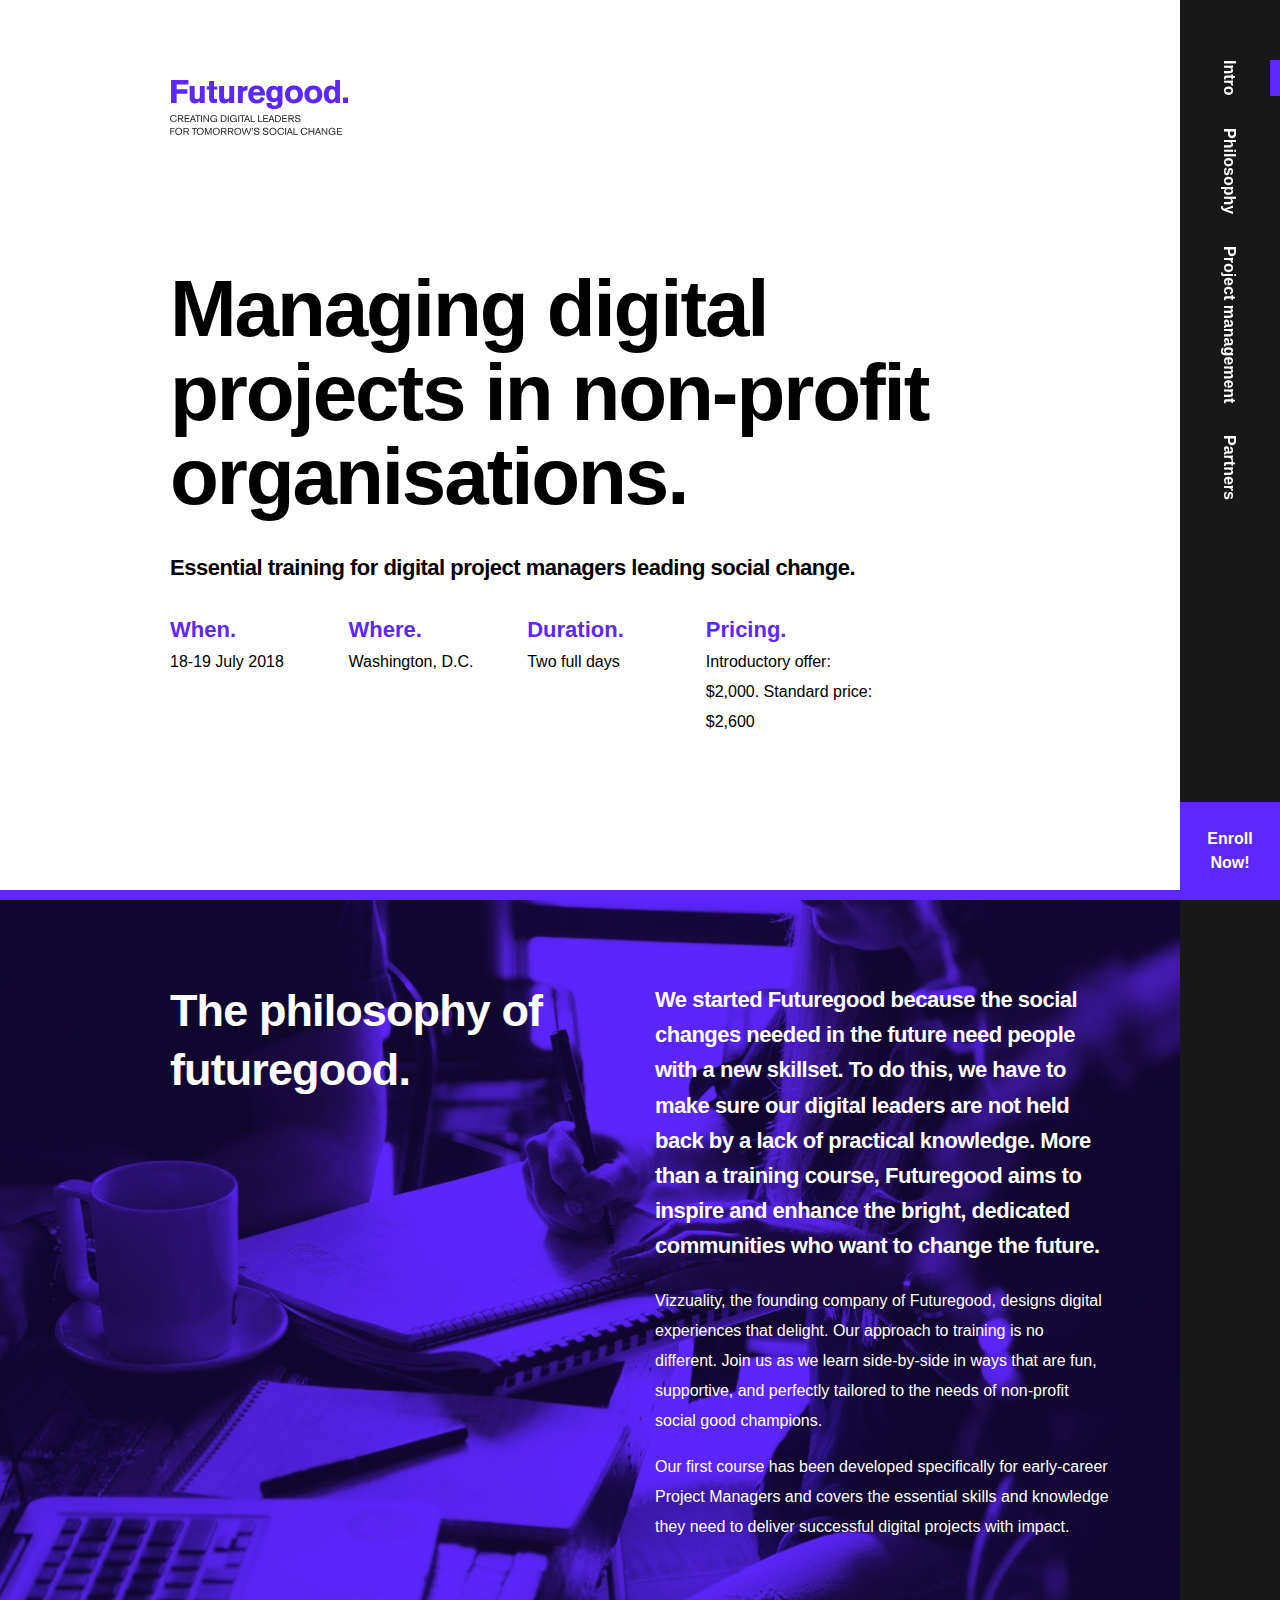
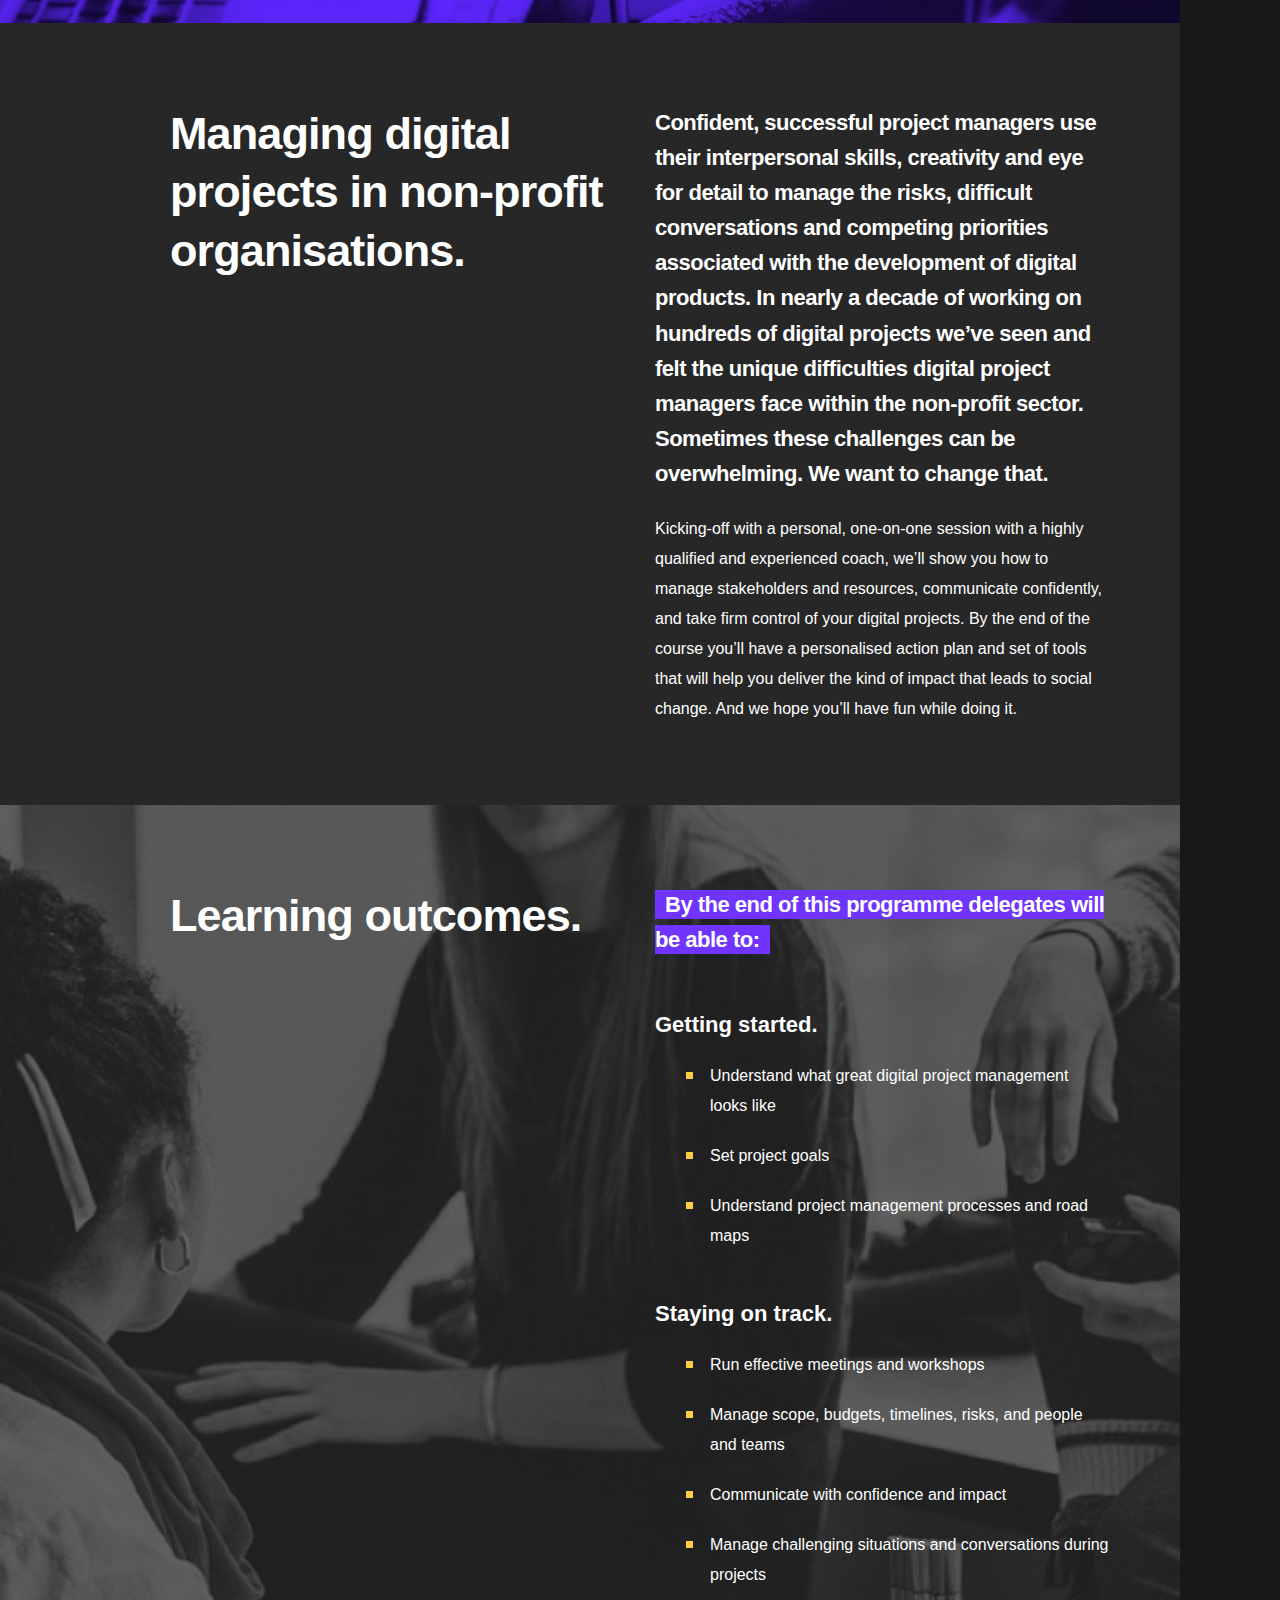
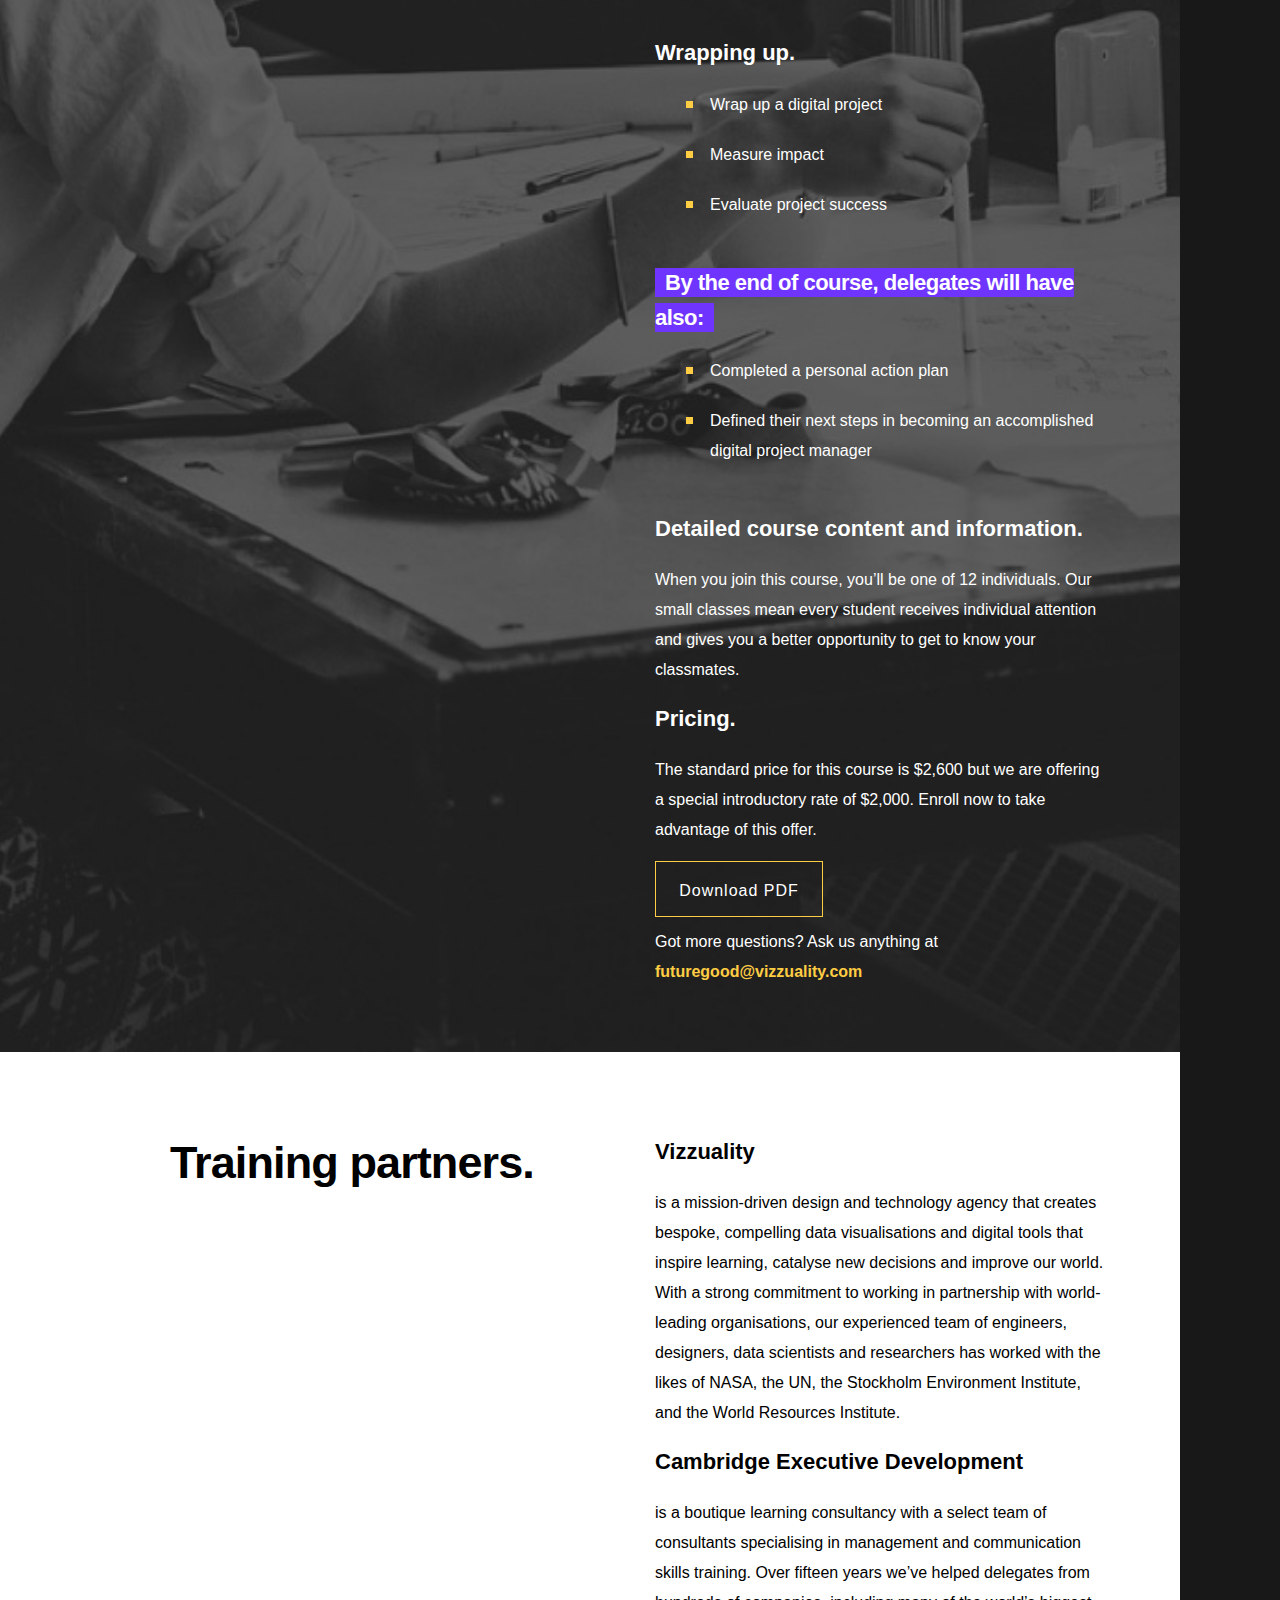
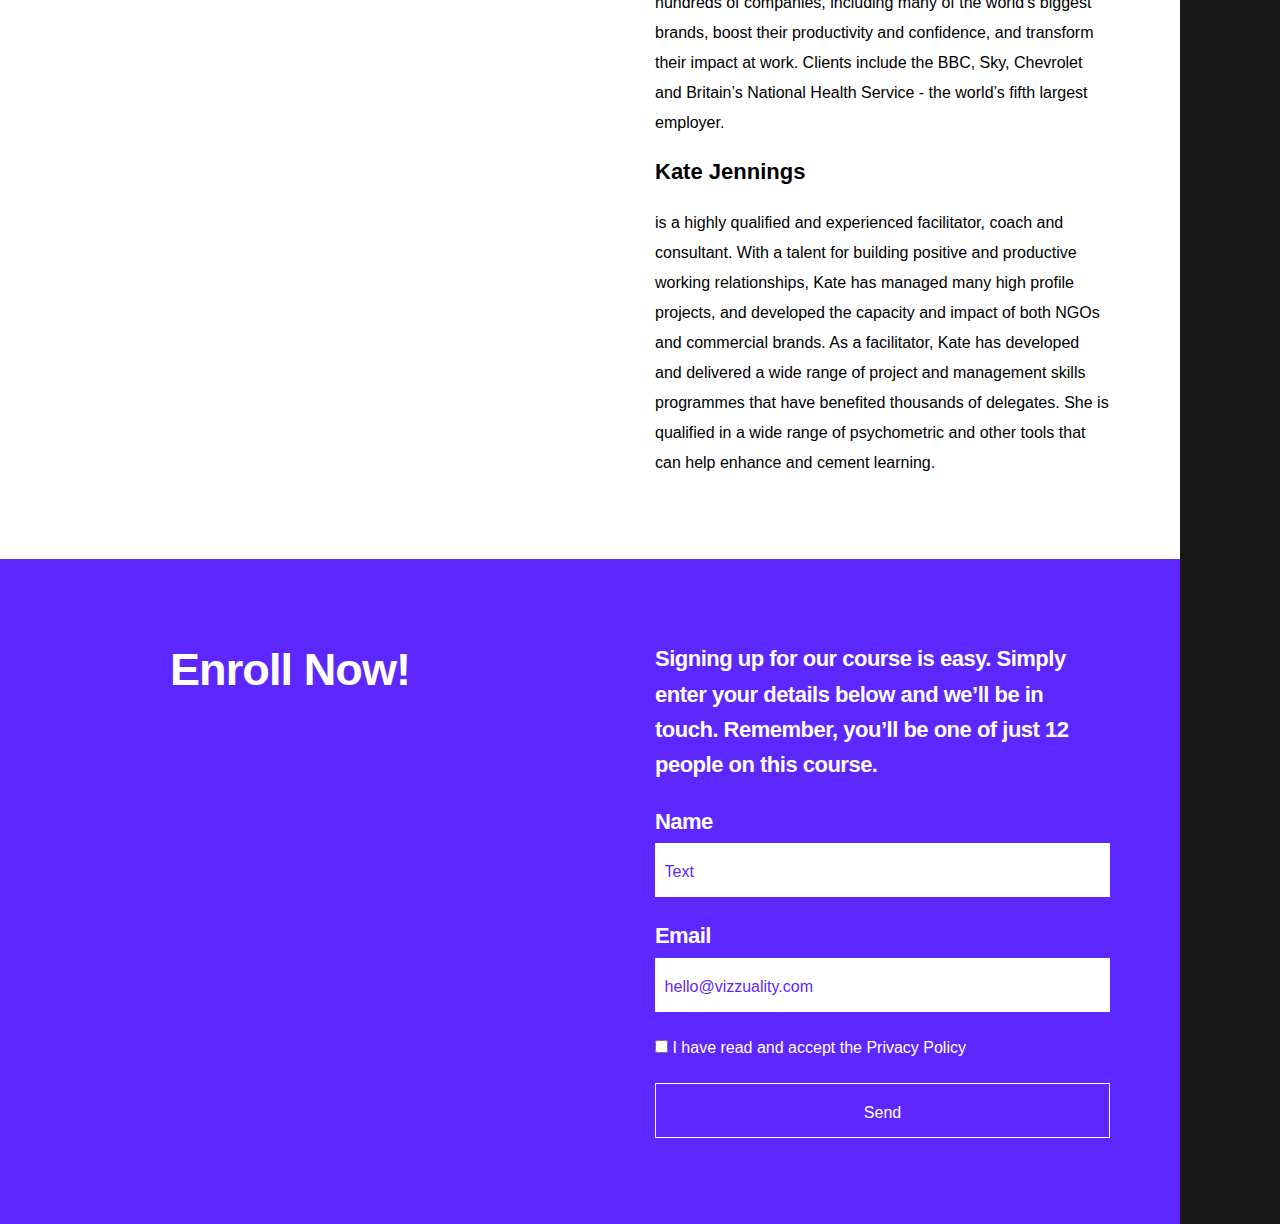
==== commit 32b8a866: "Form: privacy policy checkbox" ====
--- a/index.html
+++ b/index.html
@@ -176,12 +176,13 @@
 								<label for="email">Email</label>
 								<input id="email" type="email" name="email" placeholder="hello@vizzuality.com" required/>
 							</div>
+							<div className="form-group">
+								<input id="terms" type="checkbox" name="terms" required/>
+								<label for="terms">I have read and accept the <a href="/privacy">Privacy Policy</a></label>
+							</div>
 							<div class="form-group btn-area">
 								<button type="submit" class="btn btn-default">Send</button>
-							</div>
-							
-							<div><a href="/privacy">* Privacy Policy</a></div>
-
+							</div>							
 							<div id="enroll-msg"></div>
 						</div>
 					</div>
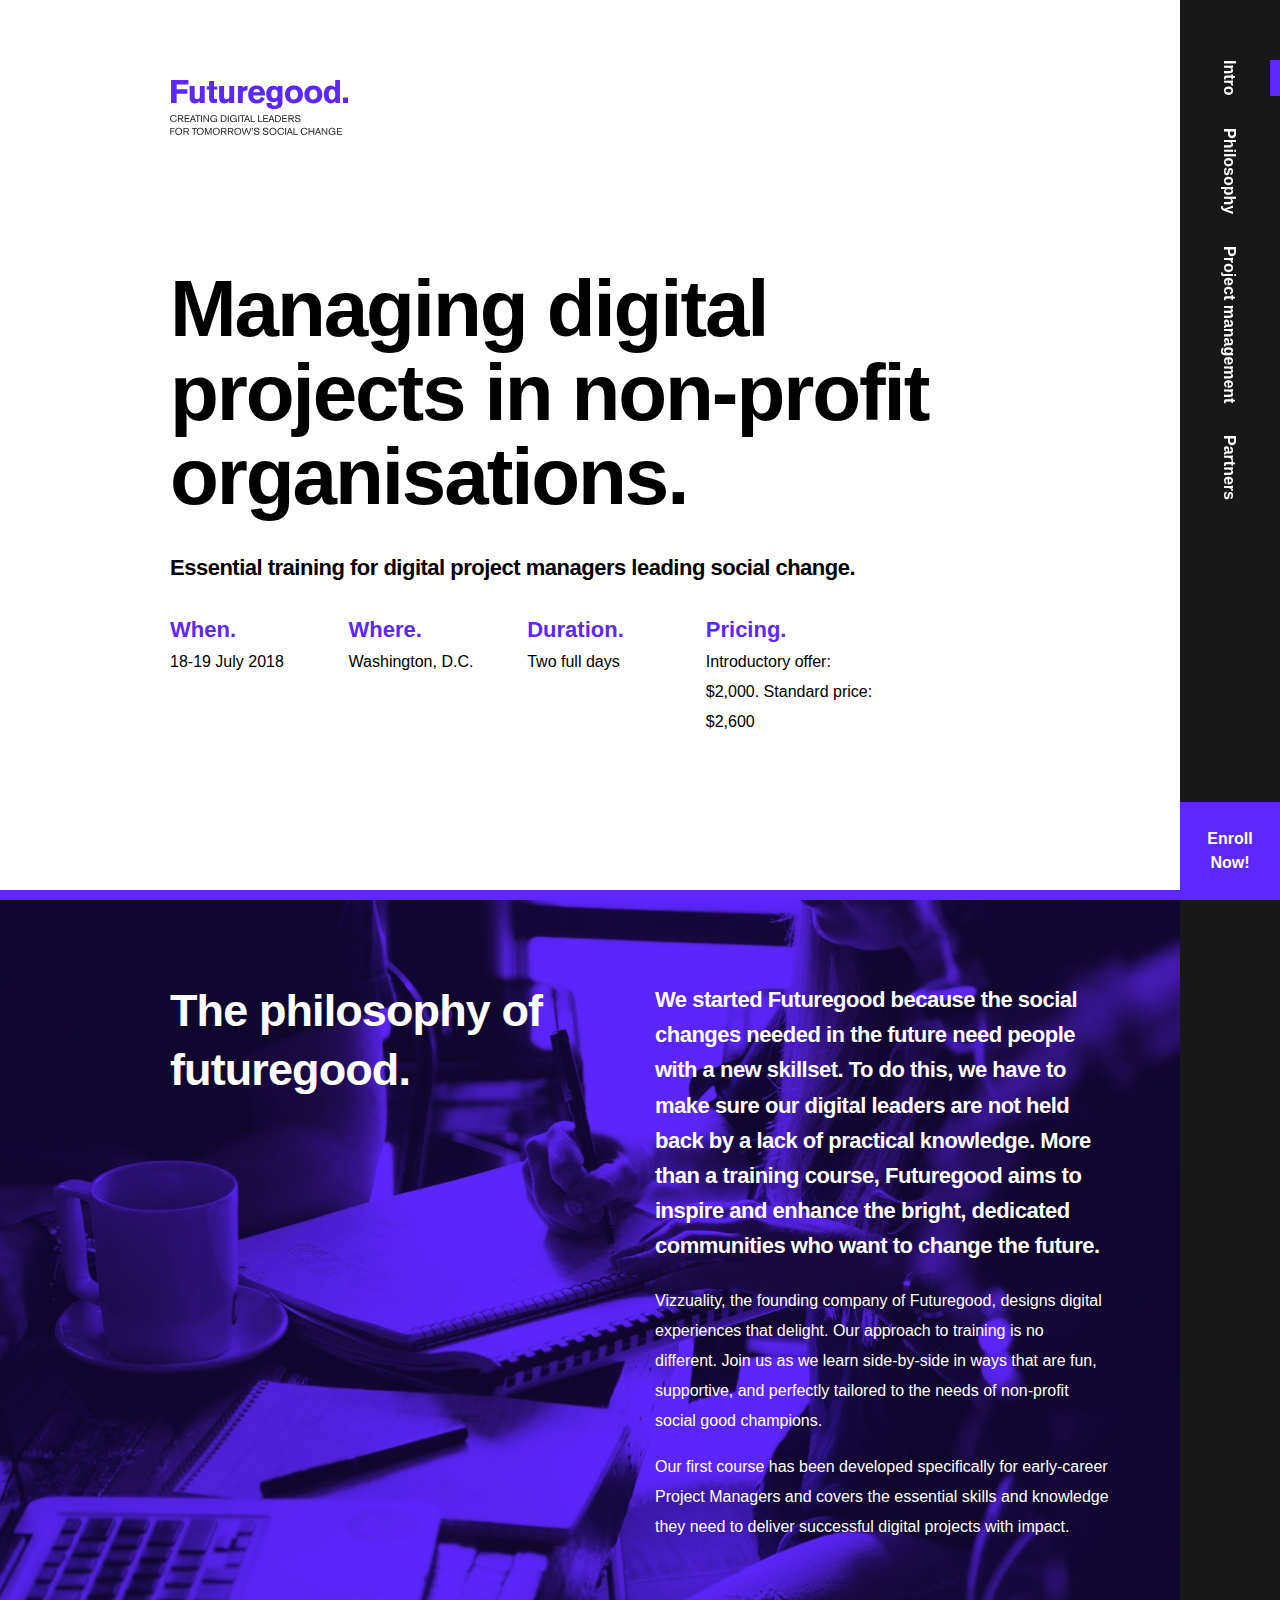
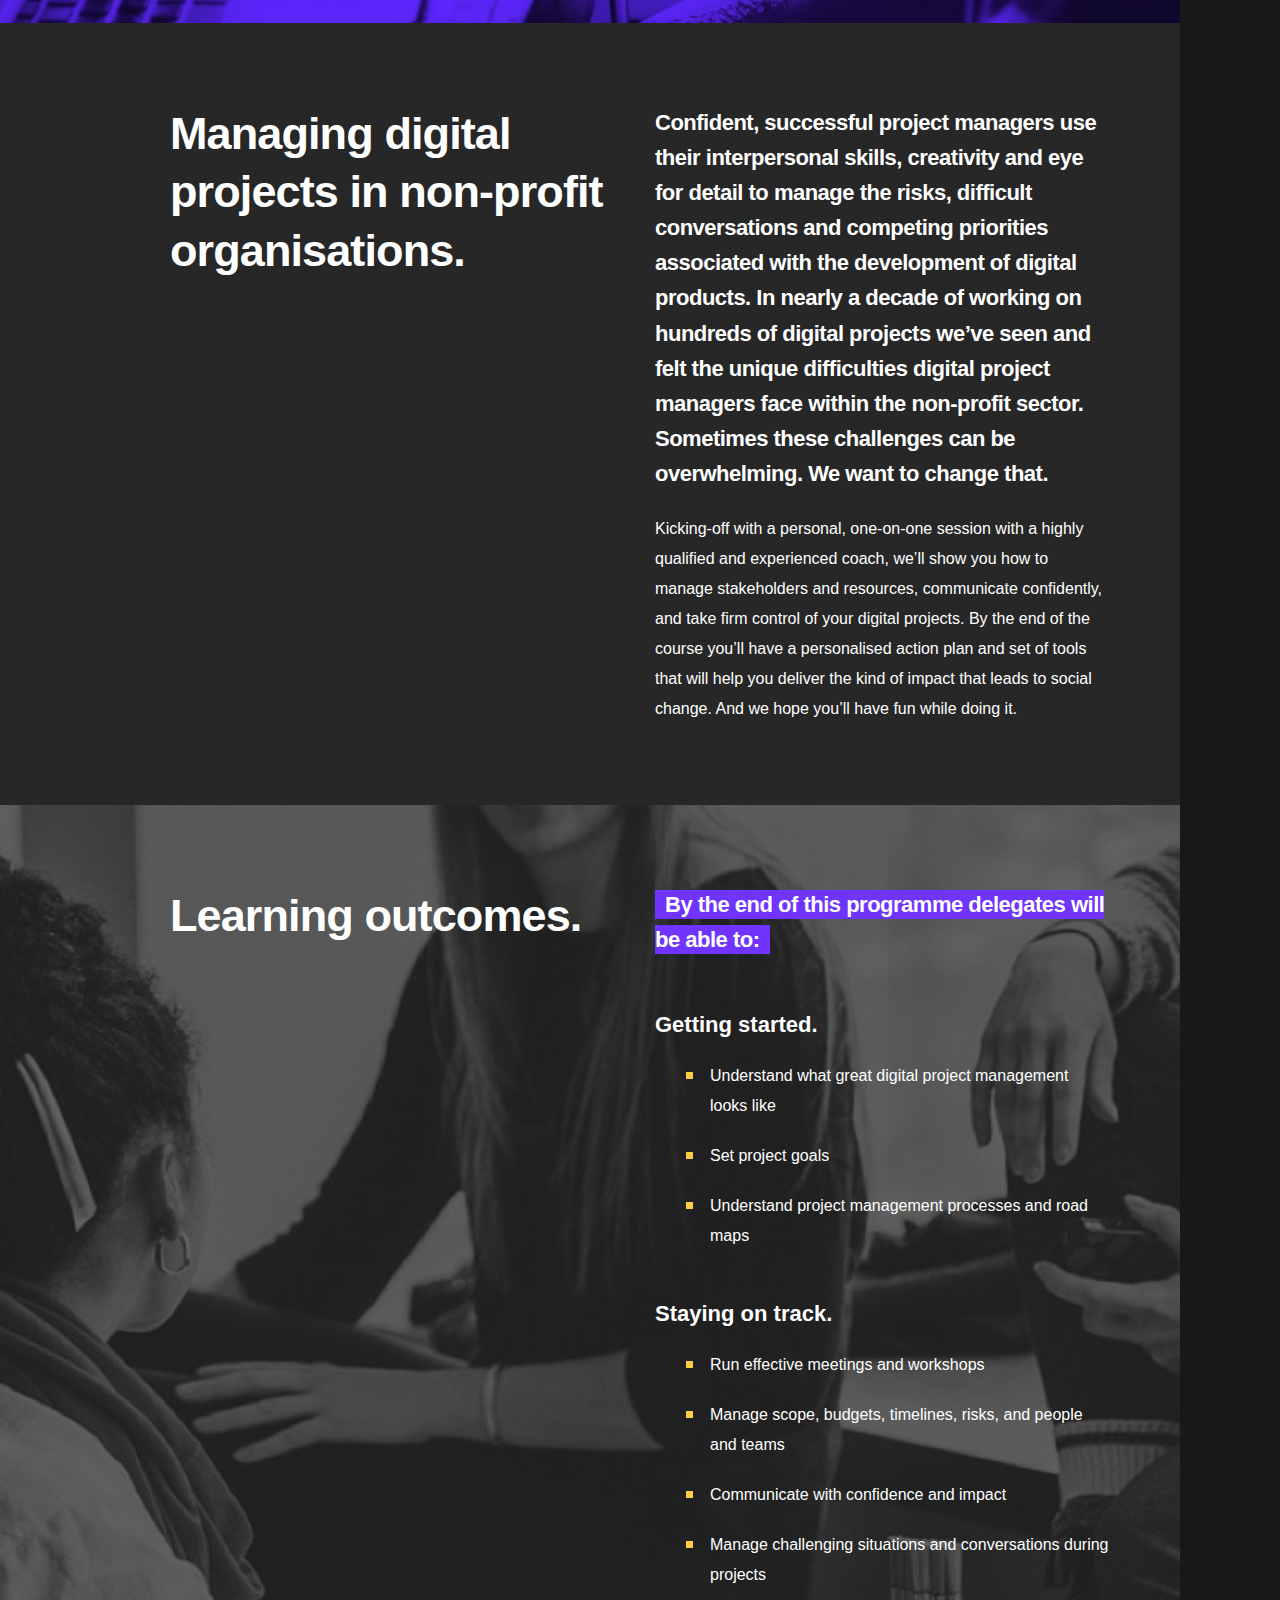
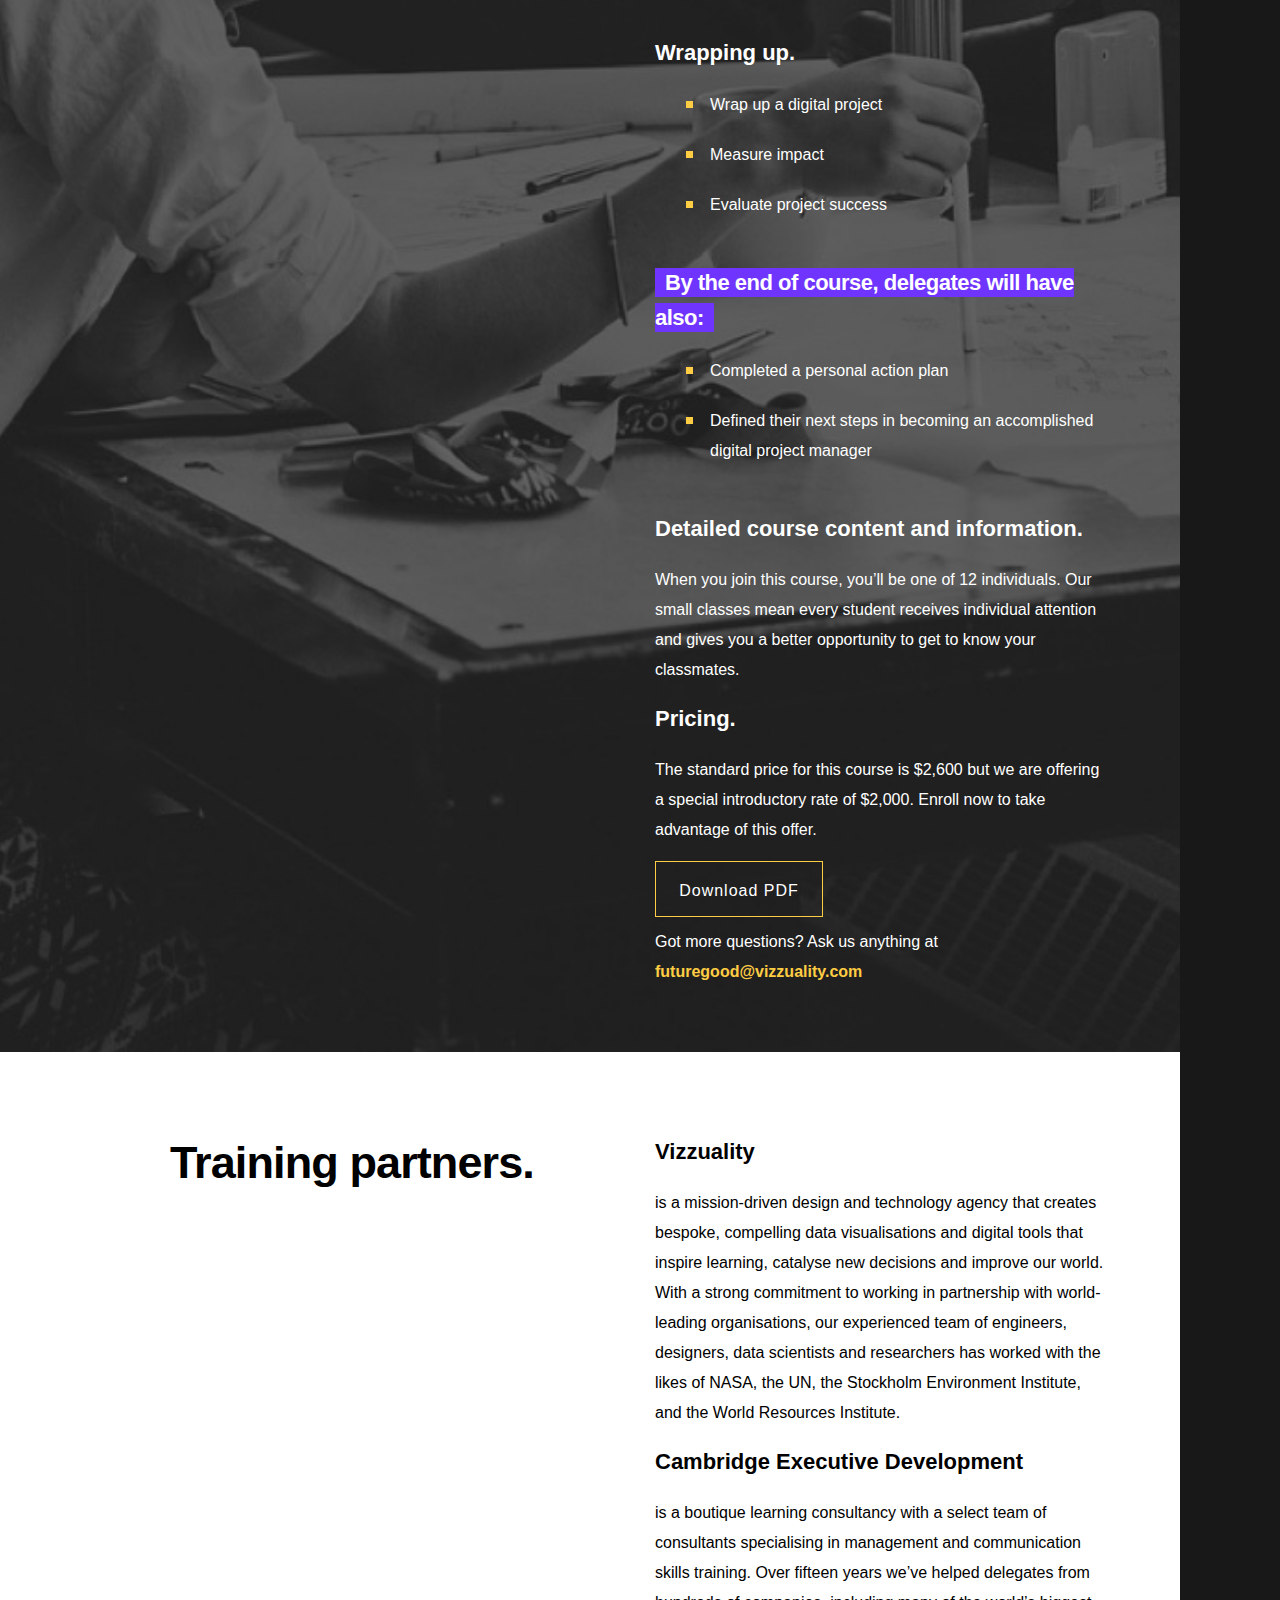
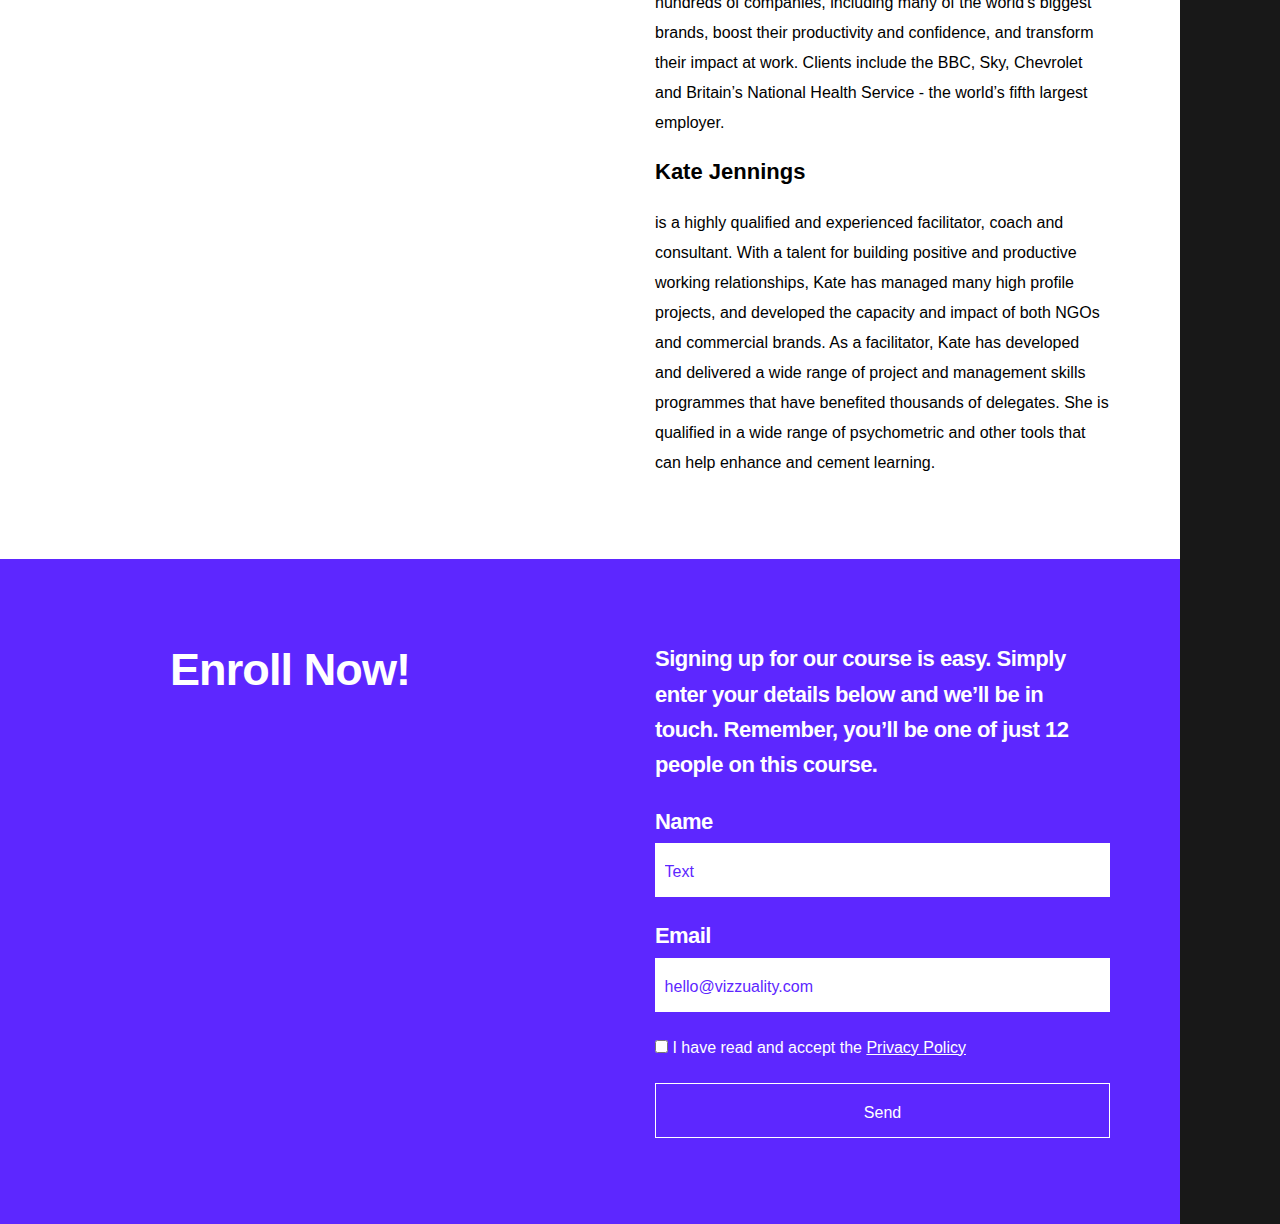
==== commit d2a3addb: "Form: privacy policy checkbox" ====
--- a/index.html
+++ b/index.html
@@ -178,7 +178,7 @@
 							</div>
 							<div className="form-group">
 								<input id="terms" type="checkbox" name="terms" required/>
-								<label for="terms">I have read and accept the <a href="/privacy">Privacy Policy</a></label>
+								<label for="terms">I have read and accept the <a style="text-decoration: underline;" href="/privacy">Privacy Policy</a></label>
 							</div>
 							<div class="form-group btn-area">
 								<button type="submit" class="btn btn-default">Send</button>
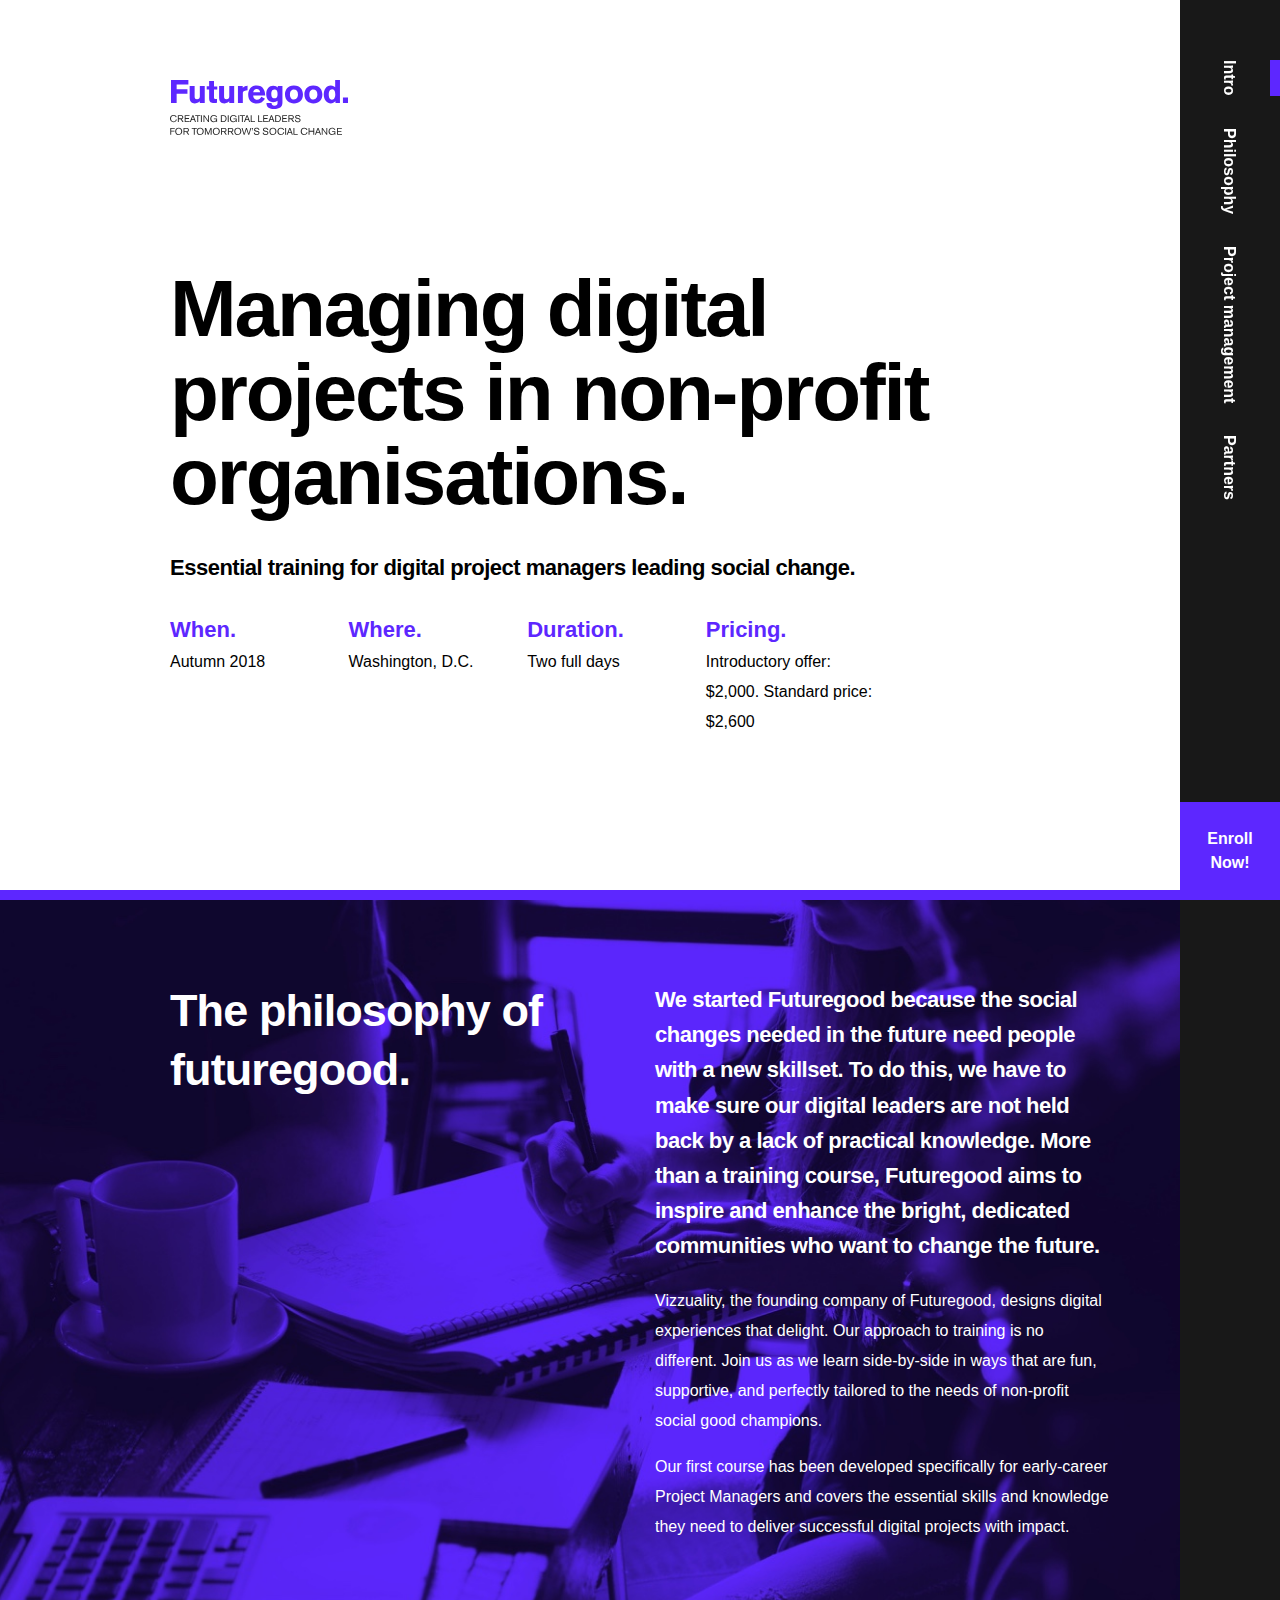
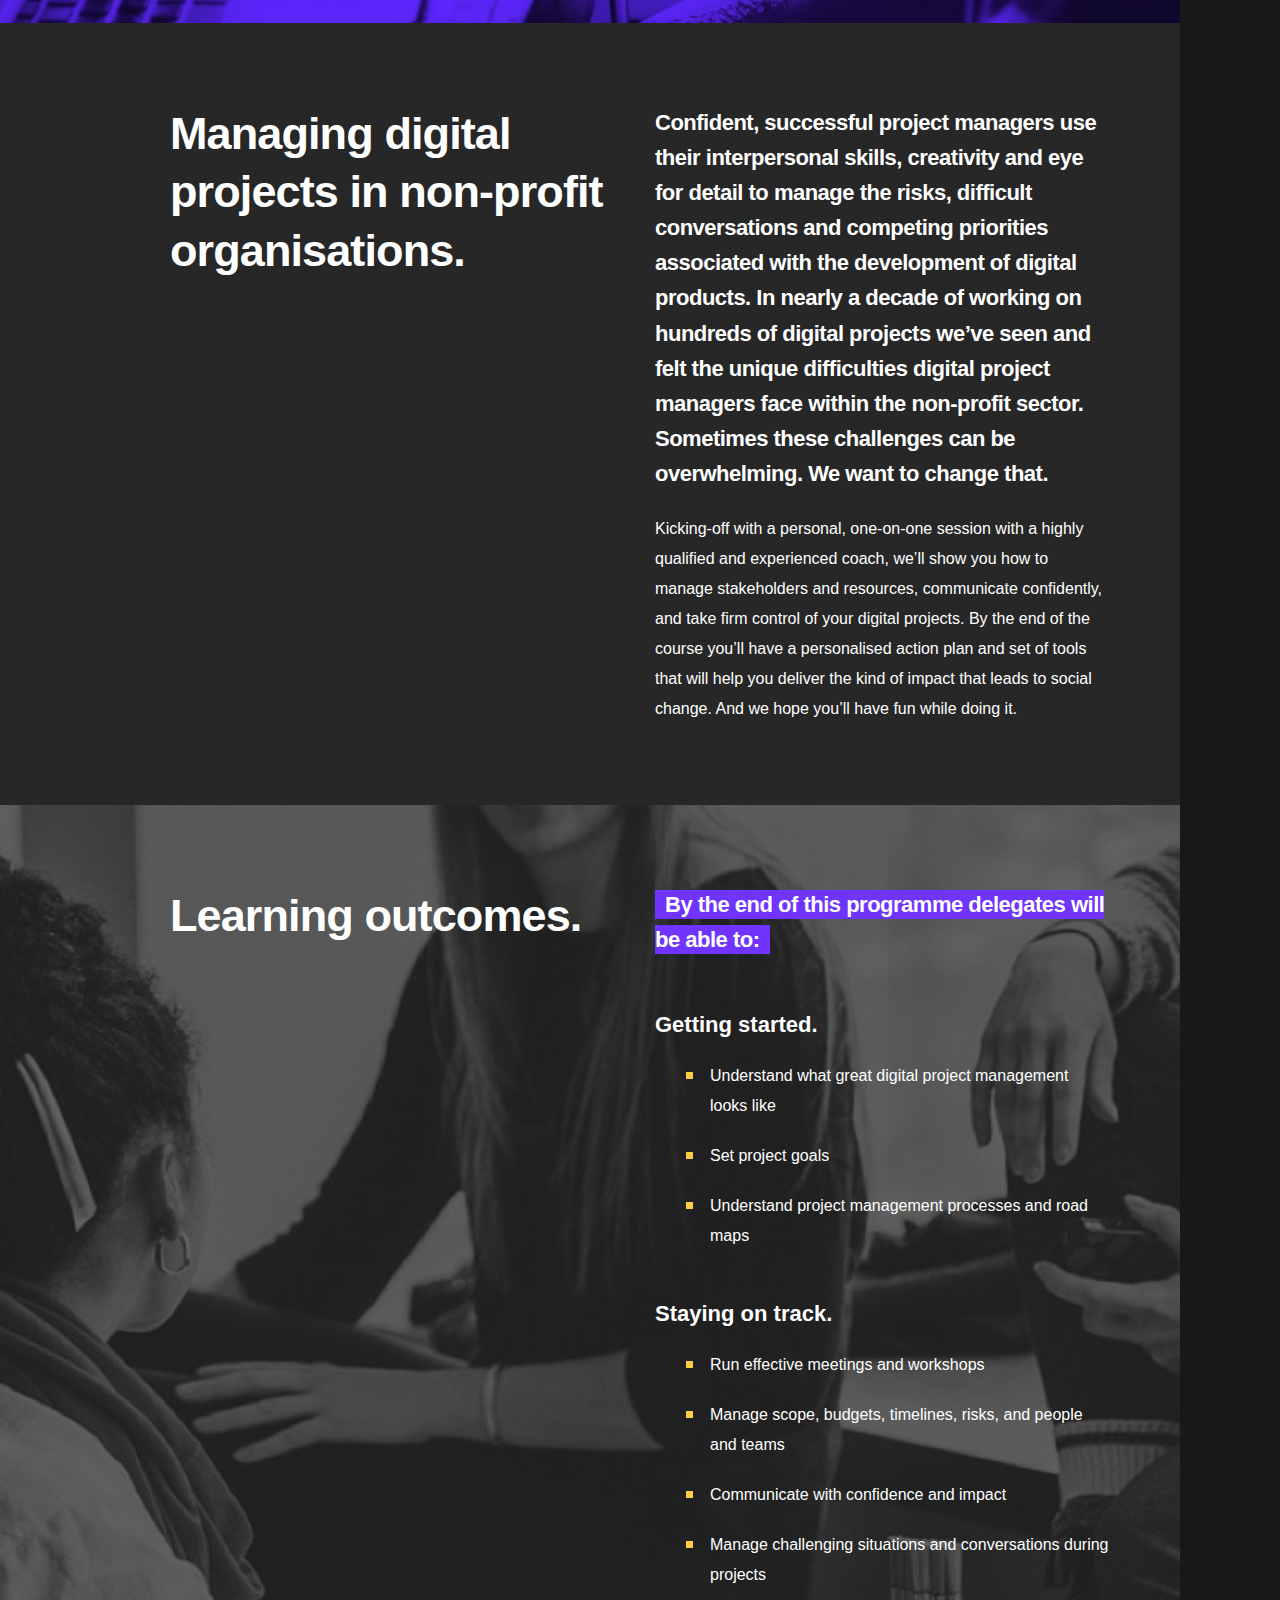
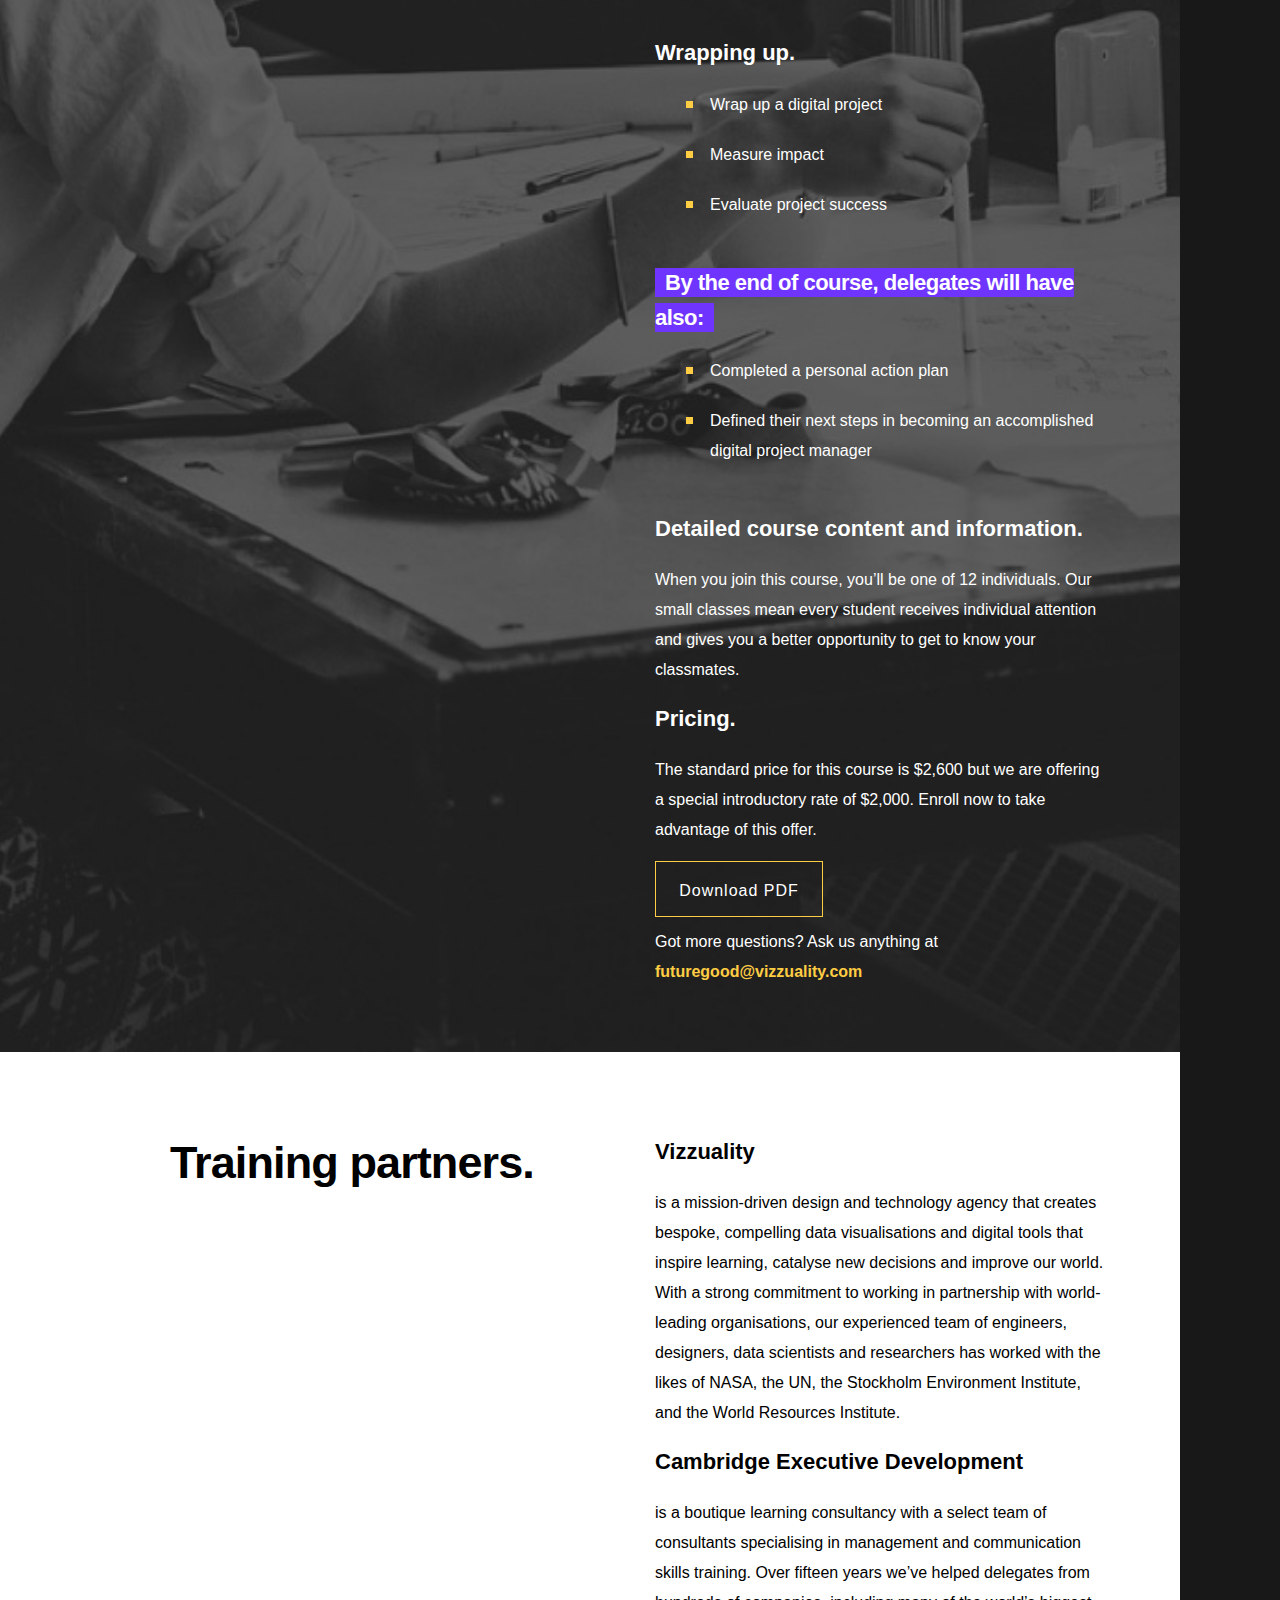
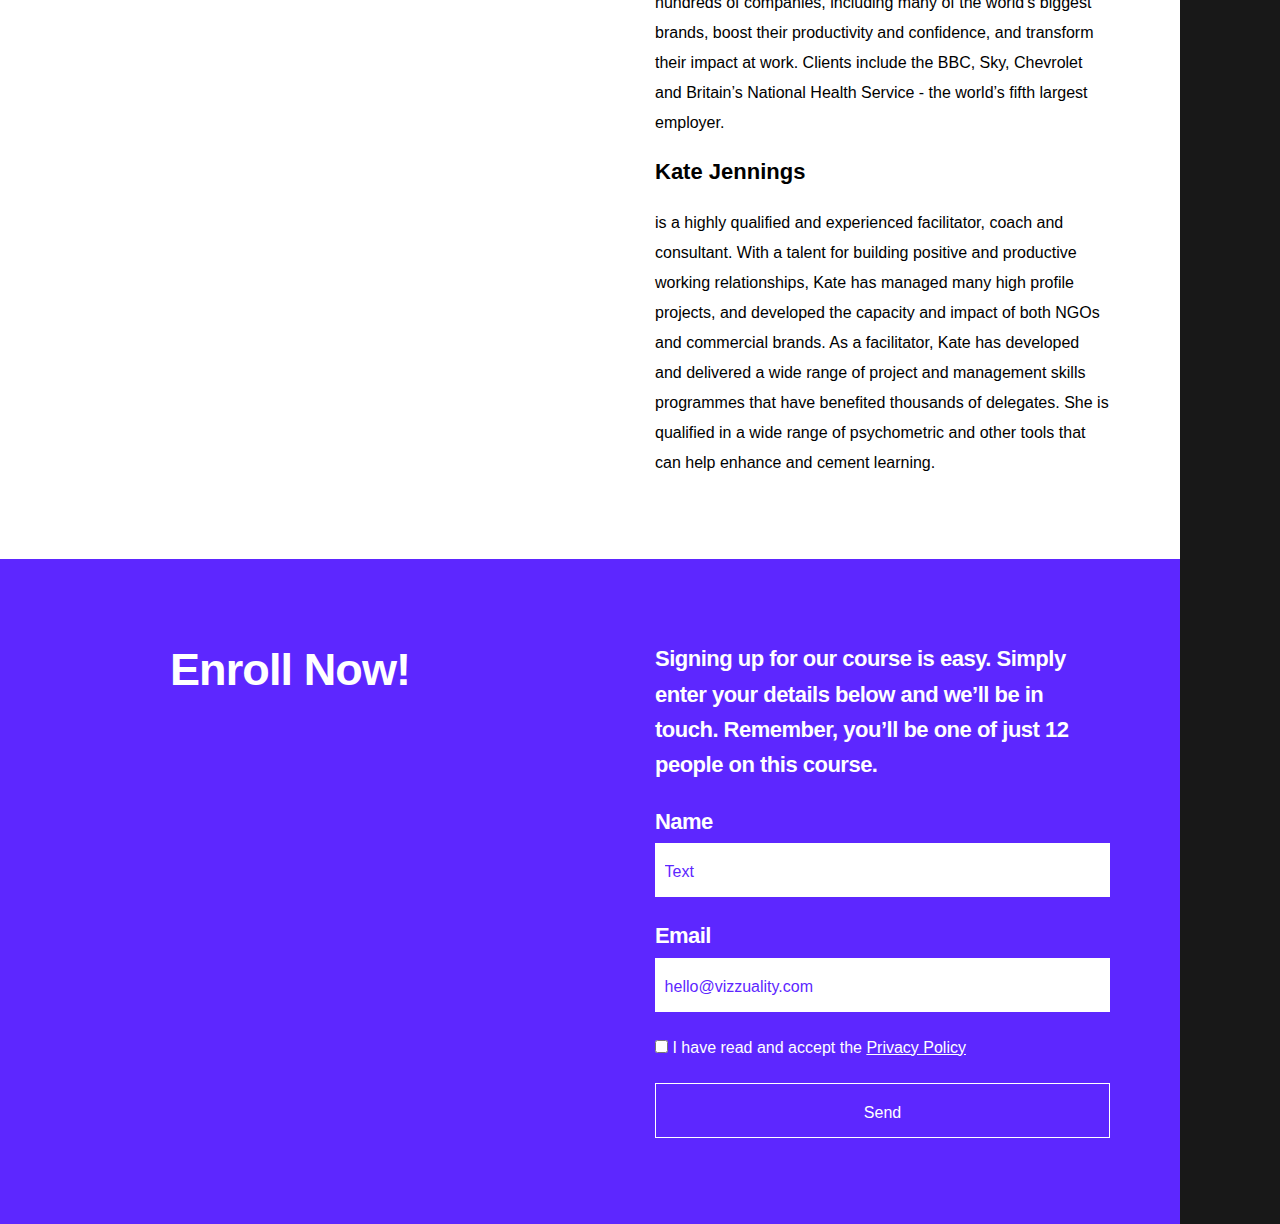
==== commit 1ca6621e: "Fix dates and download pdf" ====
--- a/index.html
+++ b/index.html
@@ -44,7 +44,7 @@
 					<ul class="info-box">
 						<li>
 							<span class="title">When.</span>
-							<span class="meta">18-19 July 2018</span>
+							<span class="meta">Autumn 2018</span>
 						</li>
 						<li>
 							<span class="title">Where.</span>
@@ -130,7 +130,7 @@
 						<p>The standard price for this course is $2,600 but we are offering a special introductory rate of $2,000. Enroll now to take
 						advantage of this offer.</p>
 						<div class="form-group">
-							<a class="btn btn-download" href="https://drive.google.com/file/d/1zhYBgtpzNpfq0KOZvW67ya5s22m48fqo/view" target="_blank">Download PDF</a>
+							<a class="btn btn-download" href="https://drive.google.com/file/d/1j9MO2pPLivyrvt7Uk5NTwY6XFpdFpFJt/view?usp=sharing" target="_blank">Download PDF</a>
 						</div>
 						<div class="contact-block">
 							<span>Got more questions? Ask us anything at</span>
@@ -178,7 +178,7 @@
 							</div>
 							<div className="form-group">
 								<input id="terms" type="checkbox" name="terms" required/>
-								<label for="terms">I have read and accept the <a style="text-decoration: underline;" href="/privacy">Privacy Policy</a></label>
+								<label for="terms">I have read and accept the <a style="text-decoration: underline;" href="/privacy" target="_blank">Privacy Policy</a></label>
 							</div>
 							<div class="form-group btn-area">
 								<button type="submit" class="btn btn-default">Send</button>
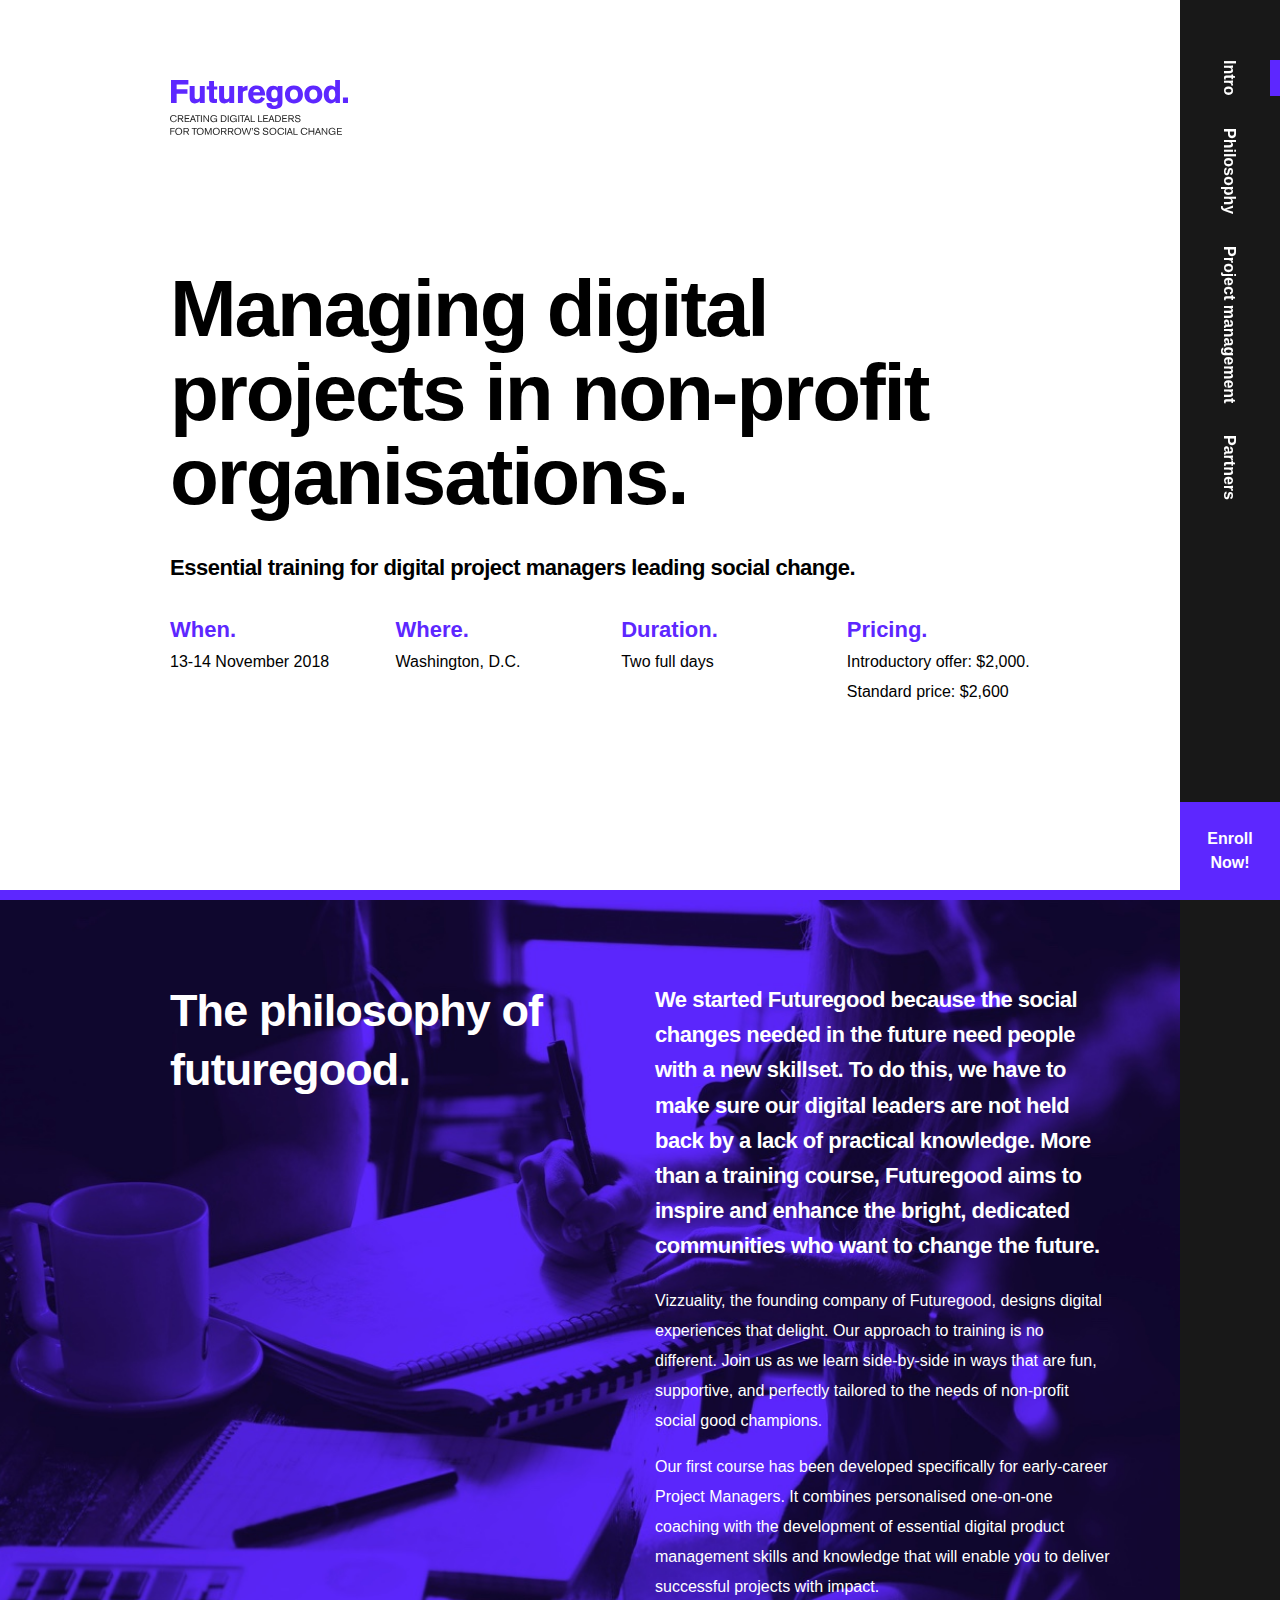
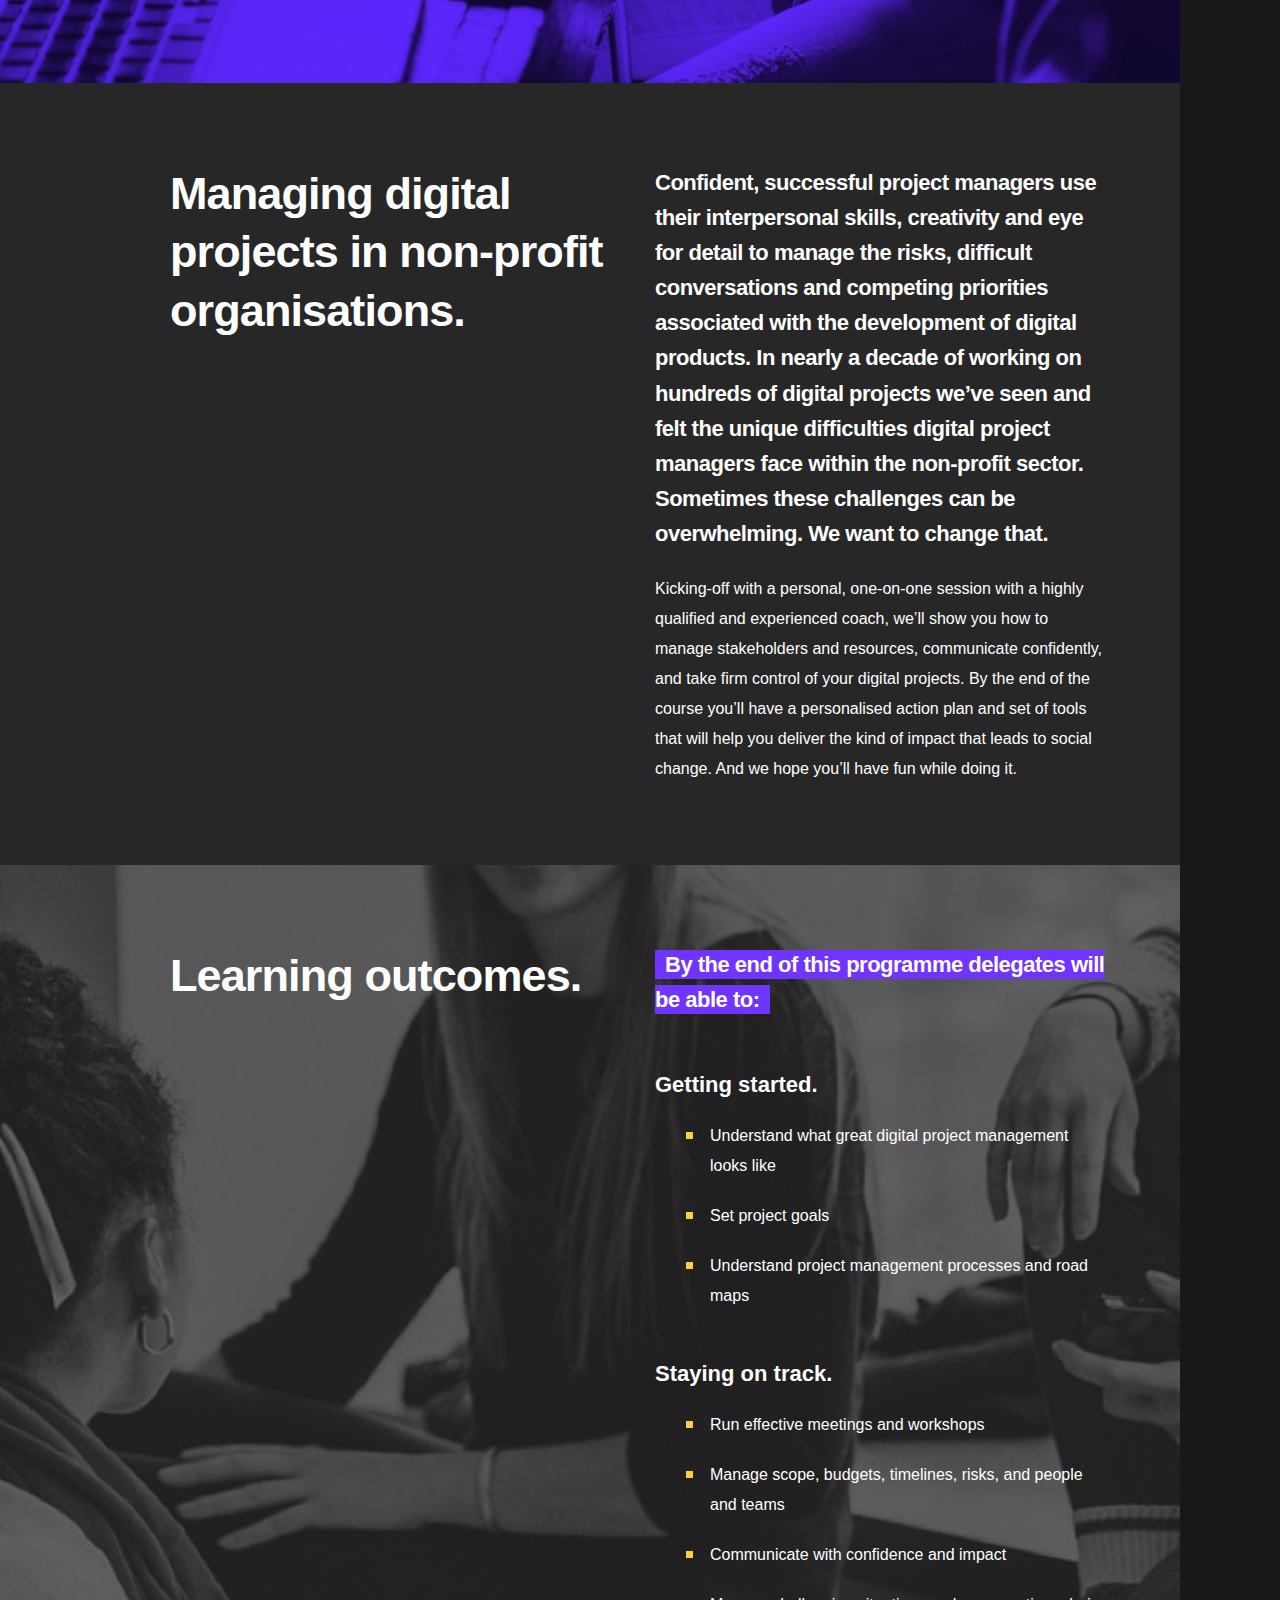
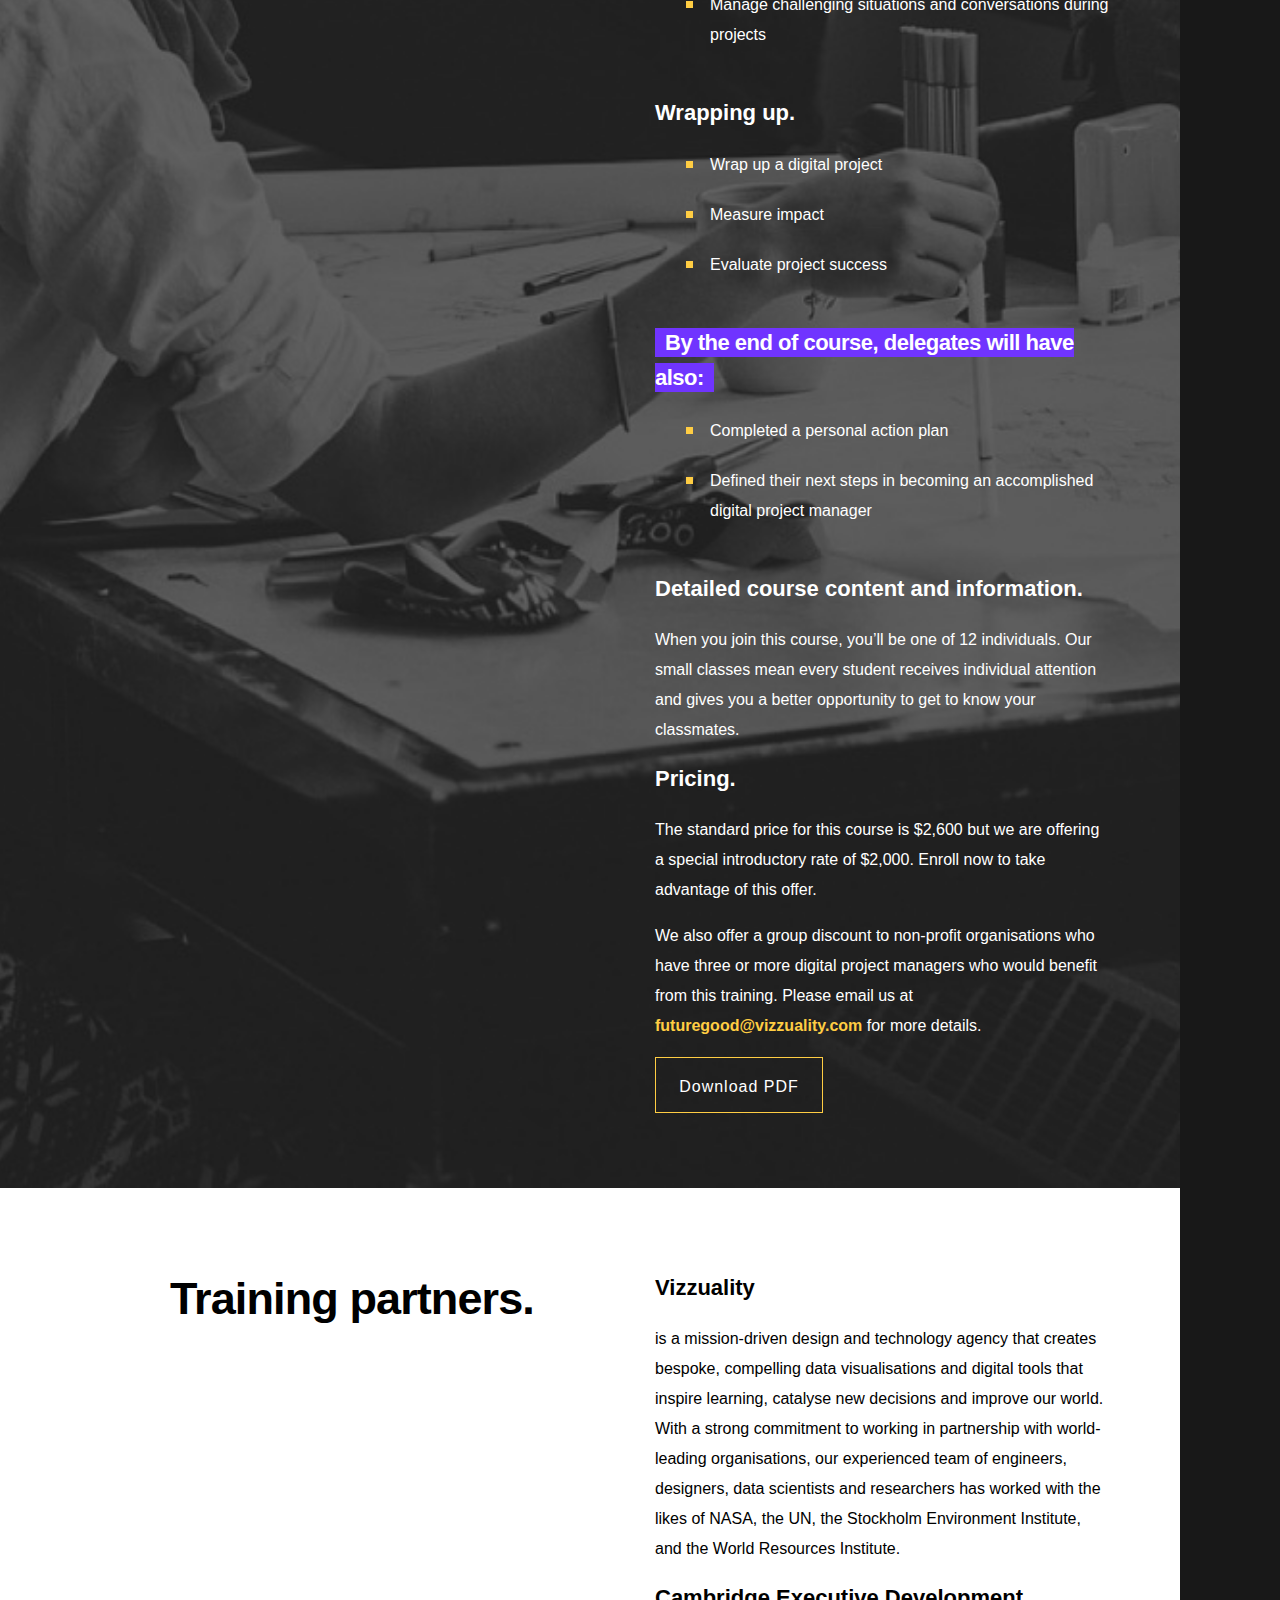
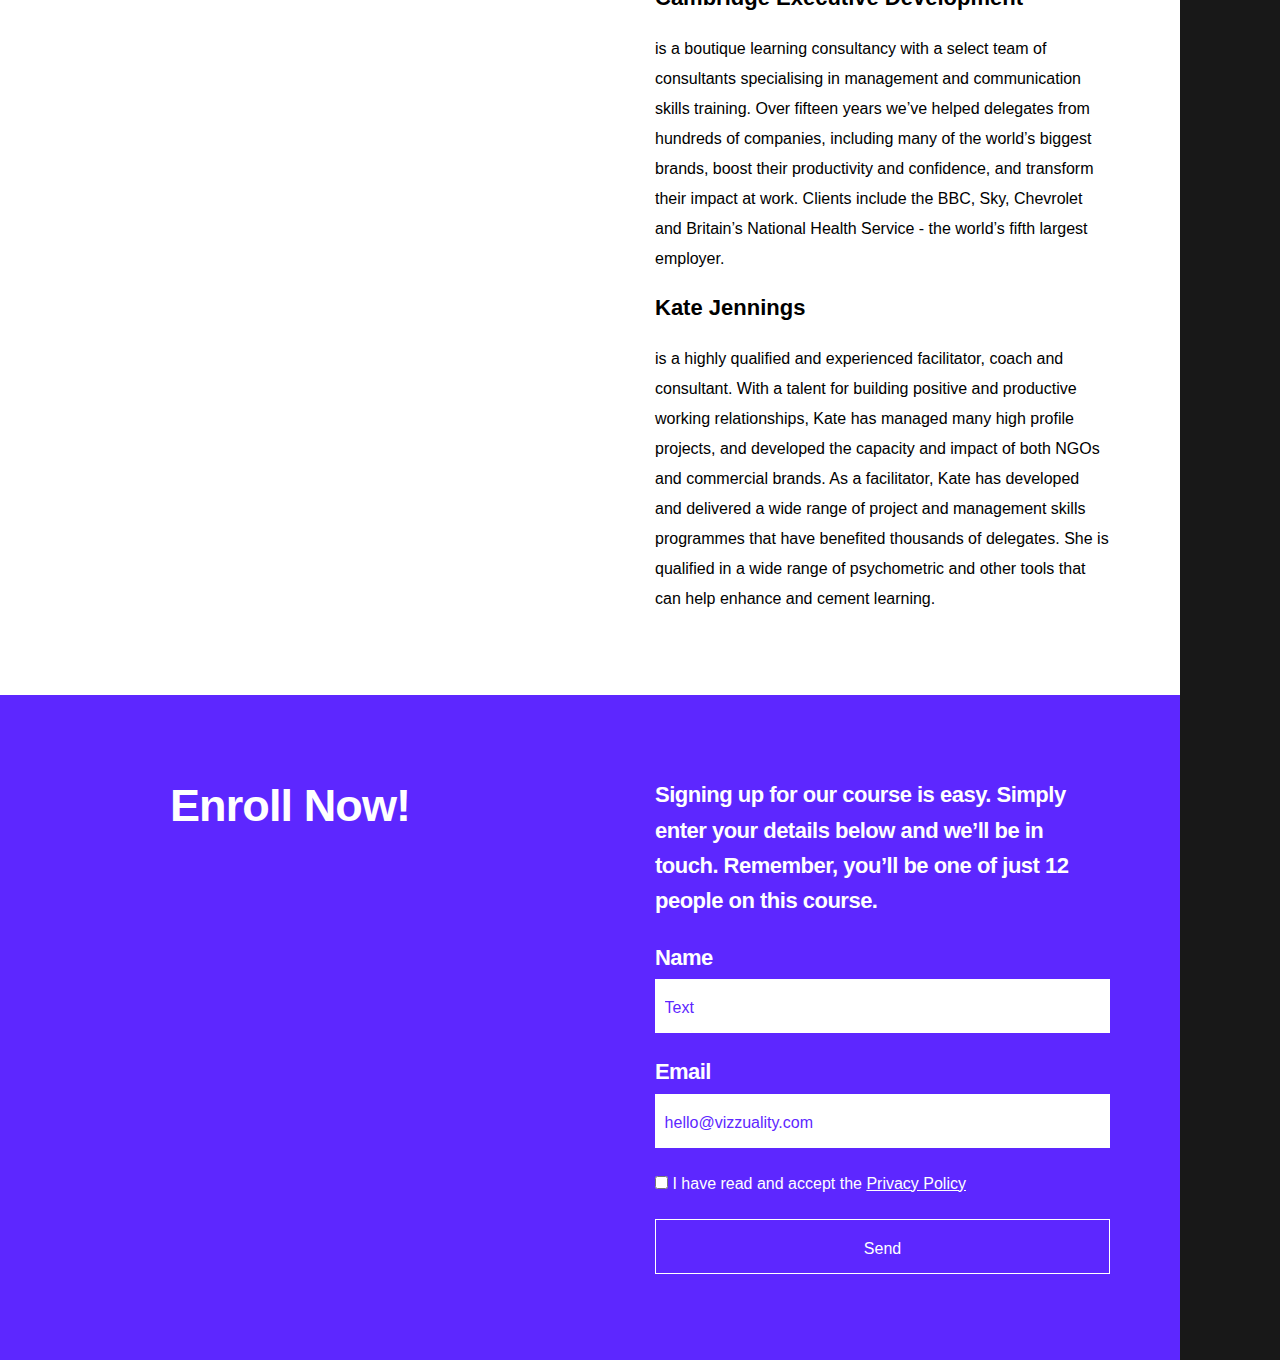
==== commit 4653ac19: "Fixes and improvements" ====
--- a/index.html
+++ b/index.html
@@ -44,7 +44,7 @@
 					<ul class="info-box">
 						<li>
 							<span class="title">When.</span>
-							<span class="meta">Autumn 2018</span>
+							<span class="meta">13-14 November 2018</span>
 						</li>
 						<li>
 							<span class="title">Where.</span>
@@ -70,8 +70,8 @@
 						<div class="txt-large">
 							<p>We started Futuregood because the social changes needed in the future need people with a new skillset. To do this, we have to make sure our digital leaders are not held back by a lack of practical knowledge. More than a training course, Futuregood aims to inspire and enhance the bright, dedicated communities who want to change the future.</p>
 						</div>
-						<p>Vizzuality, the founding company of Futuregood, designs digital experiences that delight. Our approach to training is no different. Join us as we learn side-by-side in ways that are fun, supportive, and perfectly tailored to the needs of non-profit social good champions.</p>
-						<p>Our first course has been developed specifically for early-career Project Managers and covers the essential skills and knowledge they need to deliver successful digital projects with impact.</p>
+						<p><a target="_blank" href="http://vizzuality.com/">Vizzuality</a>, the founding company of Futuregood, designs digital experiences that delight. Our approach to training is no different. Join us as we learn side-by-side in ways that are fun, supportive, and perfectly tailored to the needs of non-profit social good champions.</p>
+						<p>Our first course has been developed specifically for early-career Project Managers. It combines personalised one-on-one coaching with the development of essential digital product management skills and knowledge that will enable you to deliver successful projects with impact.</p>
 					</div>
 				</div>
 			</div>
@@ -127,15 +127,15 @@
 						<p>When you join this course, you’ll be one of 12 individuals. Our small classes mean every student receives individual attention
 						and gives you a better opportunity to get to know your classmates.</p>
 						<h3>Pricing.</h3>
-						<p>The standard price for this course is $2,600 but we are offering a special introductory rate of $2,000. Enroll now to take
-						advantage of this offer.</p>
+						<p>The standard price for this course is $2,600 but we are offering a special introductory rate of $2,000. Enroll now to
+						take advantage of this offer.</p>
+						<div class="contact-block">
+							<p>We also offer a group discount to non-profit organisations who have three or more digital project managers who would
+							benefit from this training. Please email us at <a href="mailto:futuregood@vizzuality.com">futuregood@vizzuality.com</a> for more details.</p>
+						</div>
 						<div class="form-group">
 							<a class="btn btn-download" href="https://drive.google.com/file/d/1j9MO2pPLivyrvt7Uk5NTwY6XFpdFpFJt/view?usp=sharing" target="_blank">Download PDF</a>
 						</div>
-						<div class="contact-block">
-							<span>Got more questions? Ask us anything at</span>
-							<a href="mailto:futuregood@vizzuality.com">futuregood@vizzuality.com</a>
-						</div>
 					</div>
 				</div>
 			</div>
@@ -145,9 +145,9 @@
 						<h2>Training partners.</h2>
 					</div>
 					<div class="column">
-						<h3>Vizzuality</h3>
+						<h3><a href="http://vizzuality.com/" target="_blank">Vizzuality</a></h3>
 						<p>is a mission-driven design and technology agency that creates bespoke, compelling data visualisations and digital tools that inspire learning, catalyse new decisions and improve our world. With a strong commitment to working in partnership with world-leading organisations, our experienced team of engineers, designers, data scientists and researchers has worked with the likes of NASA, the UN, the Stockholm Environment Institute, and the World Resources Institute.</p>
-						<h3>Cambridge Executive Development</h3>
+						<h3><a href="http://www.cambridgeexec.co.uk/" target="_blank">Cambridge Executive Development</a></h3>
 						<p>is a boutique learning consultancy with a select team of consultants specialising in management and communication skills training. Over fifteen years we’ve helped delegates from hundreds of companies, including many of the world’s biggest brands, boost their productivity and confidence, and transform their impact at work. Clients include the BBC, Sky, Chevrolet and Britain’s National Health Service - the world’s fifth largest employer.</p>
 						<h3>Kate Jennings</h3>
 						<p>is a highly qualified and experienced facilitator, coach and consultant. With a talent for building positive and productive working relationships, Kate has managed many high profile projects, and developed the capacity and impact of both NGOs and commercial brands. As a facilitator, Kate has developed and delivered a wide range of project and management skills programmes that have benefited thousands of delegates. She is qualified in a wide range of psychometric and other tools that can help enhance and cement learning.</p>
@@ -191,4 +191,15 @@
 		</main>
 	</div>
 </body>
+
+<!-- Global site tag (gtag.js) - Google Analytics -->
+<script async src="https://www.googletagmanager.com/gtag/js?id=UA-6363508-17"></script>
+<script>
+	window.dataLayer = window.dataLayer || [];
+	function gtag() { dataLayer.push(arguments); }
+	gtag('js', new Date());
+
+	gtag('config', 'UA-6363508-17');
+</script>
+
 </html>--- a/css/main.css
+++ b/css/main.css
@@ -1,35 +1,31 @@
-/*! normalize.css v3.0.3 | MIT License | github.com/necolas/normalize.css */
-
+/*! normalize.css v3.0.3 | MIT License | github.com/necolas/normalize.css */
 /**
  * 1. Set default font family to sans-serif.
  * 2. Prevent iOS and IE text size adjust after device orientation change,
  *    without disabling user zoom.
- */
-
+ */
 html {
-	font-family: sans-serif; /* 1 */
-	-ms-text-size-adjust: 100%; /* 2 */
-	-webkit-text-size-adjust: 100%; /* 2 */
-}
-
+  font-family: sans-serif;
+  /* 1 */
+  -ms-text-size-adjust: 100%;
+  /* 2 */
+  -webkit-text-size-adjust: 100%;
+  /* 2 */ }
+
 /**
  * Remove default margin.
- */
-
+ */
 body {
-	margin: 0;
-}
-
+  margin: 0; }
+
 /* HTML5 display definitions
-	 ========================================================================== */
-
+	 ========================================================================== */
 /**
  * Correct `block` display not defined for any HTML5 element in IE 8/9.
  * Correct `block` display not defined for `details` or `summary` in IE 10/11
  * and Firefox.
  * Correct `block` display not defined for `main` in IE 11.
- */
-
+ */
 article,
 aside,
 details,
@@ -43,1175 +39,939 @@
 nav,
 section,
 summary {
-	display: block;
-}
-
+  display: block; }
+
 /**
  * 1. Correct `inline-block` display not defined in IE 8/9.
  * 2. Normalize vertical alignment of `progress` in Chrome, Firefox, and Opera.
- */
-
+ */
 audio,
 canvas,
 progress,
 video {
-	display: inline-block; /* 1 */
-	vertical-align: baseline; /* 2 */
-}
-
+  display: inline-block;
+  /* 1 */
+  vertical-align: baseline;
+  /* 2 */ }
+
 /**
  * Prevent modern browsers from displaying `audio` without controls.
  * Remove excess height in iOS 5 devices.
- */
-
+ */
 audio:not([controls]) {
-	display: none;
-	height: 0;
-}
-
+  display: none;
+  height: 0; }
+
 /**
  * Address `[hidden]` styling not present in IE 8/9/10.
  * Hide the `template` element in IE 8/9/10/11, Safari, and Firefox < 22.
- */
-
+ */
 [hidden],
 template {
-	display: none;
-}
-
+  display: none; }
+
 /* Links
-	 ========================================================================== */
-
+	 ========================================================================== */
 /**
  * Remove the gray background color from active links in IE 10.
- */
-
+ */
 a {
-	background-color: transparent;
-}
-
+  background-color: transparent; }
+
 /**
  * Improve readability of focused elements when they are also in an
  * active/hover state.
- */
-
+ */
 a:active,
 a:hover {
-	outline: 0;
-}
-
+  outline: 0; }
+
 /* Text-level semantics
-	 ========================================================================== */
-
+	 ========================================================================== */
 /**
  * Address styling not present in IE 8/9/10/11, Safari, and Chrome.
- */
-
+ */
 abbr[title] {
-	border-bottom: 1px dotted;
-}
-
+  border-bottom: 1px dotted; }
+
 /**
  * Address style set to `bolder` in Firefox 4+, Safari, and Chrome.
- */
-
+ */
 b,
 strong {
-	font-weight: bold;
-}
-
+  font-weight: bold; }
+
 /**
  * Address styling not present in Safari and Chrome.
- */
-
+ */
 dfn {
-	font-style: italic;
-}
-
+  font-style: italic; }
+
 /**
  * Address variable `h1` font-size and margin within `section` and `article`
  * contexts in Firefox 4+, Safari, and Chrome.
- */
-
+ */
 h1 {
-	font-size: 2em;
-	margin: .67em 0;
-}
-
+  font-size: 2em;
+  margin: 0.67em 0; }
+
 /**
  * Address styling not present in IE 8/9.
- */
-
+ */
 mark {
-	background: #ff0;
-	color: #000;
-}
-
+  background: #ff0;
+  color: #000; }
+
 /**
  * Address inconsistent and variable font size in all browsers.
- */
-
+ */
 small {
-	font-size: 80%;
-}
-
+  font-size: 80%; }
+
 /**
  * Prevent `sub` and `sup` affecting `line-height` in all browsers.
- */
-
+ */
 sub,
 sup {
-	font-size: 75%;
-	line-height: 0;
-	position: relative;
-	vertical-align: baseline;
-}
-
+  font-size: 75%;
+  line-height: 0;
+  position: relative;
+  vertical-align: baseline; }
+
 sup {
-	top: -.5em;
-}
-
+  top: -0.5em; }
+
 sub {
-	bottom: -.25em;
-}
-
+  bottom: -0.25em; }
+
 /* Embedded content
-	 ========================================================================== */
-
+	 ========================================================================== */
 /**
  * Remove border when inside `a` element in IE 8/9/10.
- */
-
+ */
 img {
-	border: 0;
-}
-
+  border: 0; }
+
 /**
  * Correct overflow not hidden in IE 9/10/11.
- */
-
+ */
 svg:not(:root) {
-	overflow: hidden;
-}
-
+  overflow: hidden; }
+
 /* Grouping content
-	 ========================================================================== */
-
+	 ========================================================================== */
 /**
  * Address margin not present in IE 8/9 and Safari.
- */
-
+ */
 figure {
-	margin: 1em 40px;
-}
-
+  margin: 1em 40px; }
+
 /**
  * Address differences between Firefox and other browsers.
- */
-
+ */
 hr {
-	box-sizing: content-box;
-	height: 0;
-}
-
+  box-sizing: content-box;
+  height: 0; }
+
 /**
  * Contain overflow in all browsers.
- */
-
+ */
 pre {
-	overflow: auto;
-}
-
+  overflow: auto; }
+
 /**
  * Address odd `em`-unit font size rendering in all browsers.
- */
-
+ */
 code,
 kbd,
 pre,
 samp {
-	font-family: monospace, monospace;
-	font-size: 1em;
-}
-
+  font-family: monospace, monospace;
+  font-size: 1em; }
+
 /* Forms
-	 ========================================================================== */
-
+	 ========================================================================== */
 /**
  * Known limitation: by default, Chrome and Safari on OS X allow very limited
  * styling of `select`, unless a `border` property is set.
- */
-
+ */
 /**
  * 1. Correct color not being inherited.
  *    Known issue: affects color of disabled elements.
  * 2. Correct font properties not being inherited.
  * 3. Address margins set differently in Firefox 4+, Safari, and Chrome.
- */
-
+ */
 button,
 input,
 optgroup,
 select,
 textarea {
-	color: inherit; /* 1 */
-	font: inherit; /* 2 */
-	margin: 0; /* 3 */
-}
-
+  color: inherit;
+  /* 1 */
+  font: inherit;
+  /* 2 */
+  margin: 0;
+  /* 3 */ }
+
 /**
  * Address `overflow` set to `hidden` in IE 8/9/10/11.
- */
-
+ */
 button {
-	overflow: visible;
-}
-
+  overflow: visible; }
+
 /**
  * Address inconsistent `text-transform` inheritance for `button` and `select`.
  * All other form control elements do not inherit `text-transform` values.
  * Correct `button` style inheritance in Firefox, IE 8/9/10/11, and Opera.
  * Correct `select` style inheritance in Firefox.
- */
-
+ */
 button,
 select {
-	text-transform: none;
-}
-
+  text-transform: none; }
+
 /**
  * 1. Avoid the WebKit bug in Android 4.0.* where (2) destroys native `audio`
  *    and `video` controls.
  * 2. Correct inability to style clickable `input` types in iOS.
  * 3. Improve usability and consistency of cursor style between image-type
  *    `input` and others.
- */
-
+ */
 button,
 html input[type="button"],
 input[type="reset"],
 input[type="submit"] {
-	-webkit-appearance: button; /* 2 */
-	cursor: pointer; /* 3 */
-}
-
+  -webkit-appearance: button;
+  /* 2 */
+  cursor: pointer;
+  /* 3 */ }
+
 /**
  * Re-set default cursor for disabled elements.
- */
-
+ */
 button[disabled],
 html input[disabled] {
-	cursor: default;
-}
-
+  cursor: default; }
+
 /**
  * Remove inner padding and border in Firefox 4+.
- */
-
+ */
 button::-moz-focus-inner,
 input::-moz-focus-inner {
-	border: 0;
-	padding: 0;
-}
-
+  border: 0;
+  padding: 0; }
+
 /**
  * Address Firefox 4+ setting `line-height` on `input` using `!important` in
  * the UA stylesheet.
- */
-
+ */
 input {
-	line-height: normal;
-}
-
+  line-height: normal; }
+
 /**
  * It's recommended that you don't attempt to style these elements.
  * Firefox's implementation doesn't respect box-sizing, padding, or width.
  *
  * 1. Address box sizing set to `content-box` in IE 8/9/10.
  * 2. Remove excess padding in IE 8/9/10.
- */
-
+ */
 input[type="checkbox"],
 input[type="radio"] {
-	box-sizing: border-box; /* 1 */
-	padding: 0; /* 2 */
-}
-
+  box-sizing: border-box;
+  /* 1 */
+  padding: 0;
+  /* 2 */ }
+
 /**
  * Fix the cursor style for Chrome's increment/decrement buttons. For certain
  * `font-size` values of the `input`, it causes the cursor style of the
  * decrement button to change from `default` to `text`.
- */
-
+ */
 input[type="number"]::-webkit-inner-spin-button,
 input[type="number"]::-webkit-outer-spin-button {
-	height: auto;
-}
-
+  height: auto; }
+
 /**
  * 1. Address `appearance` set to `searchfield` in Safari and Chrome.
  * 2. Address `box-sizing` set to `border-box` in Safari and Chrome.
- */
-
+ */
 input[type="search"] {
-	-webkit-appearance: textfield; /* 1 */
-	box-sizing: content-box; /* 2 */
-}
-
+  -webkit-appearance: textfield;
+  /* 1 */
+  box-sizing: content-box;
+  /* 2 */ }
+
 /**
  * Remove inner padding and search cancel button in Safari and Chrome on OS X.
  * Safari (but not Chrome) clips the cancel button when the search input has
  * padding (and `textfield` appearance).
- */
-
+ */
 input[type="search"]::-webkit-search-cancel-button,
 input[type="search"]::-webkit-search-decoration {
-	-webkit-appearance: none;
-}
-
+  -webkit-appearance: none; }
+
 /**
  * Define consistent border, margin, and padding.
- */
-
+ */
 fieldset {
-	border: 1px solid #c0c0c0;
-	margin: 0 2px;
-	padding: .35em .625em .75em;
-}
-
+  border: 1px solid #c0c0c0;
+  margin: 0 2px;
+  padding: 0.35em 0.625em 0.75em; }
+
 /**
  * 1. Correct `color` not being inherited in IE 8/9/10/11.
  * 2. Remove padding so people aren't caught out if they zero out fieldsets.
- */
-
+ */
 legend {
-	border: 0; /* 1 */
-	padding: 0; /* 2 */
-}
-
+  border: 0;
+  /* 1 */
+  padding: 0;
+  /* 2 */ }
+
 /**
  * Remove default vertical scrollbar in IE 8/9/10/11.
- */
-
+ */
 textarea {
-	overflow: auto;
-}
-
+  overflow: auto; }
+
 /**
  * Don't inherit the `font-weight` (applied by a rule above).
  * NOTE: the default cannot safely be changed in Chrome and Safari on OS X.
- */
-
+ */
 optgroup {
-	font-weight: bold;
-}
-
+  font-weight: bold; }
+
 /* Tables
-	 ========================================================================== */
-
+	 ========================================================================== */
 /**
  * Remove most spacing between table cells.
- */
-
+ */
 table {
-	border-collapse: collapse;
-	border-spacing: 0;
-}
-
+  border-collapse: collapse;
+  border-spacing: 0; }
+
 td,
 th {
-	padding: 0;
-}
-
+  padding: 0; }
+
 .clearfix:after {
-	content: "";
-	display: block;
-	clear: both;
-}
-
+  content: '';
+  display: block;
+  clear: both; }
+
 .ellipsis {
-	white-space: nowrap; /* 1 */
-	text-overflow: ellipsis; /* 2 */
-	overflow: hidden;
-}
-
+  white-space: nowrap;
+  /* 1 */
+  text-overflow: ellipsis;
+  /* 2 */
+  overflow: hidden; }
+
 html {
-	box-sizing: border-box;
-}
-
-*,
-*:before,
-*:after {
-	box-sizing: inherit;
-}
-
+  box-sizing: border-box; }
+
+*, *:before, *:after {
+  box-sizing: inherit; }
+
 * {
-	max-height: 1000000px;
-}
-
+  max-height: 1000000px; }
+
 body {
-	color: #fff;
-	background: #181818;
-	font: 16px/1.875 "Arial", "Helvetica Neue", "Helvetica", sans-serif;
-	min-width: 320px;
-	-webkit-font-smoothing: antialiased;
-	-moz-osx-font-smoothing: grayscale;
-}
-
+  color: #fff;
+  background: #181818;
+  font: 16px/1.875 "Arial", "Helvetica Neue", "Helvetica", sans-serif;
+  min-width: 320px;
+  -webkit-font-smoothing: antialiased;
+  -moz-osx-font-smoothing: grayscale; }
+
 img {
-	max-width: 100%;
-	height: auto;
-	vertical-align: top;
-}
-
+  max-width: 100%;
+  height: auto;
+  vertical-align: top; }
+
 .gm-style img {
-	max-width: none;
-}
-
-h1,
-.h1,
-h2,
-.h2,
-h3,
-.h3,
-h4,
-.h4,
-h5,
-.h5,
-h6,
-.h6,
+  max-width: none; }
+
+h1, .h1,
+h2, .h2,
+h3, .h3,
+h4, .h4,
+h5, .h5,
+h6, .h6,
 .h {
-	font-family: inherit;
-	font-weight: bold;
-	margin: 0 0 .5em;
-	color: inherit;
-	line-height: 1.1;
-}
-
-h1,
-.h1 {
-	font-size: 40px;
-	letter-spacing: -.9px;
-}
-
-h2,
-.h2 {
-	margin-bottom: 30px;
-	font-size: 40px;
-	letter-spacing: -.9px;
-}
-
-h3,
-.h3 {
-	margin-bottom: 19px;
-	line-height: 1.6;
-	font-size: 22px;
-}
-
-h4,
-.h4 {
-	font-size: 21px;
-}
-
-h5,
-.h5 {
-	font-size: 17px;
-}
-
-h6,
-.h6 {
-	font-size: 15px;
-}
-
+  font-family: inherit;
+  font-weight: bold;
+  margin: 0 0 0.5em;
+  color: inherit;
+  line-height: 1.1; }
+
+h1, .h1 {
+  font-size: 40px;
+  letter-spacing: -0.9px; }
+  @media (min-width: 375px) {
+    h1, .h1 {
+      margin-bottom: 52px;
+      font-size: 45px; } }
+  @media (min-width: 1280px) {
+    h1, .h1 {
+      margin-bottom: 31px;
+      font-size: 80px;
+      letter-spacing: -2.1px;
+      line-height: 1.05; } }
+
+h2, .h2 {
+  margin-bottom: 30px;
+  font-size: 40px;
+  letter-spacing: -0.9px; }
+  @media (min-width: 375px) {
+    h2, .h2 {
+      margin-bottom: 41px;
+      font-size: 45px; } }
+  @media (min-width: 1280px) {
+    h2, .h2 {
+      line-height: 1.3; } }
+
+h3, .h3 {
+  margin-bottom: 19px;
+  line-height: 1.6;
+  font-size: 22px; }
+
+h4, .h4 {
+  font-size: 21px; }
+
+h5, .h5 {
+  font-size: 17px; }
+
+h6, .h6 {
+  font-size: 15px; }
+
 p {
-	margin: 0 0 1em;
-}
-
+  margin: 0 0 1em; }
+
 a {
-	color: #fff;
-}
-
-a:hover,
-a:focus {
-	text-decoration: none;
-}
-
+  color: #fff; }
+  a:hover, a:focus {
+    text-decoration: none; }
+
 form,
 fieldset {
-	margin: 0;
-	padding: 0;
-	border-style: none;
-}
-
-input[type="text"],
-input[type="tel"],
-input[type="email"],
-input[type="search"],
-input[type="password"],
+  margin: 0;
+  padding: 0;
+  border-style: none; }
+
+input[type='text'],
+input[type='tel'],
+input[type='email'],
+input[type='search'],
+input[type='password'],
 textarea {
-	-webkit-appearance: none;
-	-webkit-border-radius: 0;
-	box-sizing: border-box;
-	border: none;
-	padding: 1.25em .6em 1em;
-	display: block;
-	width: 100%;
-	color: #5d27ff;
-}
-
-input[type="text"]:focus,
-input[type="tel"]:focus,
-input[type="email"]:focus,
-input[type="search"]:focus,
-input[type="password"]:focus,
-textarea:focus {
-	border-color: #000;
-}
-
-input[type="text"]::-webkit-input-placeholder,
-input[type="tel"]::-webkit-input-placeholder,
-input[type="email"]::-webkit-input-placeholder,
-input[type="search"]::-webkit-input-placeholder,
-input[type="password"]::-webkit-input-placeholder,
-textarea::-webkit-input-placeholder {
-	color: #5d27ff;
-}
-
-input[type="text"]::-moz-placeholder,
-input[type="tel"]::-moz-placeholder,
-input[type="email"]::-moz-placeholder,
-input[type="search"]::-moz-placeholder,
-input[type="password"]::-moz-placeholder,
-textarea::-moz-placeholder {
-	opacity: 1;
-	color: #5d27ff;
-}
-
-input[type="text"]:-moz-placeholder,
-input[type="tel"]:-moz-placeholder,
-input[type="email"]:-moz-placeholder,
-input[type="search"]:-moz-placeholder,
-input[type="password"]:-moz-placeholder,
-textarea:-moz-placeholder {
-	color: #5d27ff;
-}
-
-input[type="text"]:-ms-input-placeholder,
-input[type="tel"]:-ms-input-placeholder,
-input[type="email"]:-ms-input-placeholder,
-input[type="search"]:-ms-input-placeholder,
-input[type="password"]:-ms-input-placeholder,
-textarea:-ms-input-placeholder {
-	color: #5d27ff;
-}
-
-input[type="text"].placeholder,
-input[type="tel"].placeholder,
-input[type="email"].placeholder,
-input[type="search"].placeholder,
-input[type="password"].placeholder,
-textarea.placeholder {
-	color: #5d27ff;
-}
-
+  -webkit-appearance: none;
+  -webkit-border-radius: 0;
+  box-sizing: border-box;
+  border: none;
+  padding: 1.25em 0.6em 1em;
+  display: block;
+  width: 100%;
+  color: #5d27ff; }
+  input[type='text']:focus,
+  input[type='tel']:focus,
+  input[type='email']:focus,
+  input[type='search']:focus,
+  input[type='password']:focus,
+  textarea:focus {
+    border-color: #000; }
+  input[type='text']::-webkit-input-placeholder,
+  input[type='tel']::-webkit-input-placeholder,
+  input[type='email']::-webkit-input-placeholder,
+  input[type='search']::-webkit-input-placeholder,
+  input[type='password']::-webkit-input-placeholder,
+  textarea::-webkit-input-placeholder {
+    color: #5d27ff; }
+  input[type='text']::-moz-placeholder,
+  input[type='tel']::-moz-placeholder,
+  input[type='email']::-moz-placeholder,
+  input[type='search']::-moz-placeholder,
+  input[type='password']::-moz-placeholder,
+  textarea::-moz-placeholder {
+    opacity: 1;
+    color: #5d27ff; }
+  input[type='text']:-moz-placeholder,
+  input[type='tel']:-moz-placeholder,
+  input[type='email']:-moz-placeholder,
+  input[type='search']:-moz-placeholder,
+  input[type='password']:-moz-placeholder,
+  textarea:-moz-placeholder {
+    color: #5d27ff; }
+  input[type='text']:-ms-input-placeholder,
+  input[type='tel']:-ms-input-placeholder,
+  input[type='email']:-ms-input-placeholder,
+  input[type='search']:-ms-input-placeholder,
+  input[type='password']:-ms-input-placeholder,
+  textarea:-ms-input-placeholder {
+    color: #5d27ff; }
+  input[type='text'].placeholder,
+  input[type='tel'].placeholder,
+  input[type='email'].placeholder,
+  input[type='search'].placeholder,
+  input[type='password'].placeholder,
+  textarea.placeholder {
+    color: #5d27ff; }
+
 select {
-	-webkit-border-radius: 0;
-}
-
+  -webkit-border-radius: 0; }
+
 textarea {
-	resize: vertical;
-	vertical-align: top;
-}
-
+  resize: vertical;
+  vertical-align: top; }
+
 button,
-input[type="button"],
-input[type="reset"],
-input[type="file"],
-input[type="submit"] {
-	-webkit-appearance: none;
-	-webkit-border-radius: 0;
-	cursor: pointer;
-}
-
+input[type='button'],
+input[type='reset'],
+input[type='file'],
+input[type='submit'] {
+  -webkit-appearance: none;
+  -webkit-border-radius: 0;
+  cursor: pointer; }
+
 @font-face {
-	font-family: "icomoon";
-	src: url("../fonts/icomoon.eot?kvuboz");
-	src: url("../fonts/icomoon.eot?kvuboz#iefix") format("embedded-opentype"), url("../fonts/icomoon.ttf?kvuboz") format("truetype"), url("../fonts/icomoon.woff?kvuboz") format("woff"), url("../fonts/icomoon.svg?kvuboz#icomoon") format("svg");
-	font-weight: normal;
-	font-style: normal;
-}
-
-[class^="icon-"],
-[class*=" icon-"] {
-	/* use !important to prevent issues with browser extensions that change fonts */
-	font-family: "icomoon" !important;
-	speak: none;
-	font-style: normal;
-	font-weight: normal;
-	font-variant: normal;
-	text-transform: none;
-	line-height: 1; /* Better Font Rendering =========== */
-	-webkit-font-smoothing: antialiased;
-	-moz-osx-font-smoothing: grayscale;
-}
-
+  font-family: 'icomoon';
+  src: url("../fonts/icomoon.eot?kvuboz");
+  src: url("../fonts/icomoon.eot?kvuboz#iefix") format("embedded-opentype"), url("../fonts/icomoon.ttf?kvuboz") format("truetype"), url("../fonts/icomoon.woff?kvuboz") format("woff"), url("../fonts/icomoon.svg?kvuboz#icomoon") format("svg");
+  font-weight: normal;
+  font-style: normal; }
+
+[class^="icon-"], [class*=" icon-"] {
+  /* use !important to prevent issues with browser extensions that change fonts */
+  font-family: 'icomoon' !important;
+  speak: none;
+  font-style: normal;
+  font-weight: normal;
+  font-variant: normal;
+  text-transform: none;
+  line-height: 1;
+  /* Better Font Rendering =========== */
+  -webkit-font-smoothing: antialiased;
+  -moz-osx-font-smoothing: grayscale; }
+
 .icon-arrow-down:before {
-	content: "\e900";
-}
-
+  content: "\e900"; }
+
 #wrapper {
-	position: relative;
-	width: 100%;
-	overflow: hidden;
-}
-
+  position: relative;
+  width: 100%;
+  overflow: hidden; }
+
 ul {
-	padding: 0;
-	list-style-type: none;
-	margin: 0;
-}
-
+  padding: 0;
+  list-style-type: none;
+  margin: 0; }
+
 a {
-	text-decoration: none;
-}
-
+  text-decoration: none; }
+
 .container {
-	padding: 20px;
-	margin: 0 auto;
-	width: 100%;
-	max-width: 500px;
-}
-
+  padding: 20px;
+  margin: 0 auto;
+  width: 100%;
+  max-width: 500px; }
+  @media (min-width: 1280px) {
+    .container {
+      padding-left: 120px;
+      max-width: 1080px; } }
+
 .hidden-phone {
-	display: none;
-}
-
+  display: none; }
+  @media (min-width: 660px) {
+    .hidden-phone {
+      display: inline-block;
+      vertical-align: top; } }
+
+@media (min-width: 660px) {
+  #header {
+    position: fixed;
+    width: 50px;
+    right: 0;
+    top: 0;
+    bottom: 0; } }
+
+@media (min-width: 1280px) {
+  #header {
+    width: 100px; } }
+
+@media screen and (max-height: 720px) and (min-width: 1280px) {
+  #header {
+    height: 100vh; } }
+
 nav {
-	display: -webkit-box;
-	display: -ms-flexbox;
-	display: flex;
-	font-size: 10px;
-	-webkit-box-pack: justify;
-	-ms-flex-pack: justify;
-	justify-content: space-between;
-	text-transform: uppercase;
-	text-align: center;
-}
-
-nav ul {
-	padding: 12px 0;
-	display: -webkit-box;
-	display: -ms-flexbox;
-	display: flex;
-	width: 100%;
-	-webkit-box-align: center;
-	-ms-flex-align: center;
-	align-items: center;
-	-webkit-box-pack: justify;
-	-ms-flex-pack: justify;
-	justify-content: space-between;
-	-webkit-box-flex: 1;
-	-ms-flex: 1 0 0;
-	flex: 1 0 0;
-	line-height: 1.1;
-}
-
-nav ul a {
-	display: inline-block;
-	vertical-align: top;
-}
-
-nav ul a:hover {
-	color: #5d27ff;
-}
-
-nav li {
-	display: inline-block;
-	vertical-align: top;
-	margin: 0 auto;
-	width: 30%;
-}
-
-nav .enroll {
-	line-height: 1;
-	width: 79px;
-}
-
-nav .enroll:after {
-	display: none;
-}
-
-nav .enroll a {
-	display: block;
-	height: 100%;
-	width: 100%;
-	padding: 21px 5px 19px;
-	background-color: #5d27ff;
-}
-
-nav .enroll a:hover {
-	color: #5d27ff;
-	background-color: #fff;
-}
-
+  display: -webkit-box;
+  display: -ms-flexbox;
+  display: flex;
+  font-size: 10px;
+  -webkit-box-pack: justify;
+      -ms-flex-pack: justify;
+          justify-content: space-between;
+  text-transform: uppercase;
+  text-align: center; }
+  @media (min-width: 660px) {
+    nav {
+      position: relative;
+      padding-bottom: 115px;
+      height: 100%;
+      -webkit-box-orient: vertical;
+      -webkit-box-direction: normal;
+          -ms-flex-direction: column;
+              flex-direction: column; } }
+  @media (min-width: 1280px) {
+    nav {
+      padding-bottom: 200px;
+      font-size: 16px;
+      text-transform: none;
+      font-weight: 700; } }
+  @media screen and (max-height: 720px) and (min-width: 660px) {
+    nav {
+      font-size: 10px !important;
+      font-weight: normal !important; } }
+  @media screen and (max-height: 720px) and (min-width: 1280px) {
+    nav {
+      height: 100%;
+      font-size: 14px !important;
+      font-weight: normal !important; } }
+  nav ul {
+    padding: 12px 0;
+    display: -webkit-box;
+    display: -ms-flexbox;
+    display: flex;
+    width: 100%;
+    -webkit-box-align: center;
+        -ms-flex-align: center;
+            align-items: center;
+    -webkit-box-pack: justify;
+        -ms-flex-pack: justify;
+            justify-content: space-between;
+    -webkit-box-flex: 1;
+        -ms-flex: 1 0 0px;
+            flex: 1 0 0;
+    line-height: 1.1; }
+    @media (min-width: 375px) {
+      nav ul {
+        padding-left: 5px; } }
+    @media (min-width: 660px) {
+      nav ul {
+        -webkit-writing-mode: vertical-lr;
+            -ms-writing-mode: tb-lr;
+                writing-mode: vertical-lr;
+        width: 100%;
+        -webkit-box-flex: 1;
+            -ms-flex: auto 0 0px;
+                flex: auto 0 0; } }
+    @media screen and (max-height: 720px) and (min-width: 660px) {
+      nav ul {
+        min-height: 440px !important; } }
+    nav ul a {
+      display: inline-block;
+      vertical-align: top; }
+      nav ul a:hover {
+        color: #5d27ff; }
+    @media (min-width: 660px) {
+      nav ul .anchor-active:before {
+        content: '';
+        position: absolute;
+        top: 0;
+        right: 0;
+        display: block;
+        width: 5px;
+        height: 100%;
+        background-color: #5d27ff; } }
+    @media (min-width: 1280px) {
+      nav ul .anchor-active:before {
+        width: 10px; } }
+  nav li {
+    display: inline-block;
+    vertical-align: top;
+    margin: 0 auto;
+    width: 30%; }
+    @media (min-width: 660px) {
+      nav li {
+        position: relative;
+        width: 100%;
+        padding-left: 11px;
+        margin-bottom: 33px; } }
+    @media (min-width: 1280px) {
+      nav li {
+        padding-left: 35px;
+        margin-bottom: 32px; } }
+  nav .enroll {
+    line-height: 1;
+    width: 79px; }
+    @media (min-width: 660px) {
+      nav .enroll {
+        position: absolute;
+        bottom: 0;
+        right: 0;
+        left: 0;
+        width: auto;
+        -webkit-writing-mode: vertical-rl;
+            -ms-writing-mode: tb-rl;
+                writing-mode: vertical-rl; } }
+    @media (min-width: 1280px) {
+      nav .enroll {
+        -webkit-writing-mode: horizontal-tb;
+            -ms-writing-mode: lr-tb;
+                writing-mode: horizontal-tb; } }
+    nav .enroll:after {
+      display: none; }
+    nav .enroll a {
+      display: block;
+      height: 100%;
+      width: 100%;
+      padding: 21px 5px 19px;
+      background-color: #5d27ff; }
+      @media (min-width: 660px) {
+        nav .enroll a {
+          padding-right: 18px; } }
+      @media (min-width: 1280px) {
+        nav .enroll a {
+          padding: 25px 16px;
+          line-height: 1.5; } }
+      nav .enroll a:hover {
+        color: #5d27ff;
+        background-color: #fff; }
+
+@media (min-width: 660px) {
+  .holder-menu {
+    padding-top: 30px; } }
+
+@media (min-width: 1280px) {
+  .holder-menu {
+    padding-top: 48px; } }
+
+@media screen and (max-height: 720px) and (min-width: 660px) {
+  .holder-menu {
+    padding-bottom: 15px;
+    margin-right: -12px;
+    overflow-y: auto;
+    overflow-x: hidden; } }
+
 .deco {
-	display: none;
-}
-
+  display: none; }
+  @media (min-width: 660px) {
+    .deco {
+      position: fixed;
+      bottom: 0;
+      display: block;
+      width: 100%;
+      height: 10px;
+      background-color: #5d27ff;
+      z-index: 1; } }
+
 #main {
-	background-color: #fff;
-}
-
+  background-color: #fff; }
+  @media (min-width: 660px) {
+    #main {
+      width: calc(100% - 50px); } }
+  @media (min-width: 1280px) {
+    #main {
+      width: calc(100% - 100px); } }
+
 .logo {
-	margin-bottom: 63px;
-}
-
+  margin-bottom: 63px; }
+  @media (min-width: 660px) {
+    .logo {
+      margin-bottom: 57px; } }
+  @media (min-width: 1280px) {
+    .logo {
+      margin-bottom: 132px; } }
+
 .txt-large {
-	line-height: 1.6;
-	font-weight: 700;
-	font-size: 22px;
-	letter-spacing: -.5px;
-}
-
+  line-height: 1.6;
+  font-weight: 700;
+  font-size: 22px;
+  letter-spacing: -0.5px; }
+
 .txt-mark {
-	padding: 2px 10px;
-	background-color: #7034ff;
-}
-
+  padding: 2px 10px;
+  background-color: #7034ff; }
+
 .alt-margin {
-	margin-bottom: 50px;
-}
-
+  margin-bottom: 50px; }
+
 .indentation {
-	margin-bottom: 21px;
-}
-
+  margin-bottom: 21px; }
+
 .intro {
-	position: relative;
-	padding: 10px 0 36px;
-	color: #000;
-}
-
-.intro .txt-large {
-	margin-bottom: 33px;
-}
-
+  position: relative;
+  padding: 10px 0 36px;
+  color: #000; }
+  @media (min-width: 660px) {
+    .intro {
+      padding-top: 55px;
+      min-height: 100vh; } }
+  @media (min-width: 1280px) {
+    .intro {
+      padding-top: 60px; } }
+  .intro .txt-large {
+    margin-bottom: 33px; }
+  @media (min-width: 1280px) {
+    .intro h1 {
+      max-width: 90%; } }
+
 .info-box {
-	padding-top: 40px;
-	width: 100%;
-	display: -webkit-box;
-	display: -ms-flexbox;
-	display: flex;
-	-ms-flex-wrap: wrap;
-	flex-wrap: wrap;
-}
-
-.info-box li {
-	margin-bottom: 21px;
-	width: 48%;
-}
-
-.info-box span {
-	display: block;
-}
-
-.info-box .title {
-	margin-bottom: 5px;
-	color: #5d27ff;
-	font-size: 22px;
-	font-weight: 700;
-	line-height: 1.1;
-}
-
-.info-box .meta {
-	letter-spacing: 0;
-}
-
+  padding-top: 40px;
+  width: 100%;
+  display: -webkit-box;
+  display: -ms-flexbox;
+  display: flex;
+  -ms-flex-wrap: wrap;
+      flex-wrap: wrap; }
+  @media (min-width: 660px) {
+    .info-box {
+      padding-top: 0px; } }
+  .info-box li {
+    margin-bottom: 21px;
+    width: 100%; }
+    @media (min-width: 660px) {
+      .info-box li {
+        width: 48%; } }
+    @media (min-width: 1280px) {
+      .info-box li {
+        width: 24%; } }
+  .info-box span {
+    display: block; }
+  .info-box .title {
+    margin-bottom: 5px;
+    color: #5d27ff;
+    font-size: 22px;
+    font-weight: 700;
+    line-height: 1.1; }
+  .info-box .meta {
+    letter-spacing: 0px; }
+
 .section,
 .alt-section {
-	padding: 62px 0 45px;
-}
-
+  padding: 62px 0 45px; }
+
 .section {
-	background-color: #272727;
-	background-position: 50% 0;
-	background-repeat: no-repeat;
-	background-size: cover;
-}
-
-.section .form-group {
-	margin-bottom: 10px;
-}
-
+  background-color: #272727;
+  background-position: 50% 0;
+  background-repeat: no-repeat;
+  background-size: cover; }
+  .section .form-group {
+    margin-bottom: 10px; }
+
 .alt-section {
-	color: #000;
-}
-
+  color: #000; }
+  .alt-section a {
+    color: #000; }
+    .alt-section a:hover {
+      text-decoration: underline; }
+
 .form {
-	padding: 62px 0 45px;
-	background-color: #5d27ff;
-}
-
+  padding: 62px 0 45px;
+  background-color: #5d27ff; }
+
 .form-group {
-	margin-bottom: 21px;
-}
-
-.form-group label {
-	margin-bottom: 4px;
-	display: block;
-	line-height: 1.6;
-	font-weight: 700;
-	font-size: 22px;
-	letter-spacing: -.6px;
-}
-
+  margin-bottom: 21px; }
+  .form-group label {
+    margin-bottom: 4px;
+    display: block;
+    line-height: 1.6;
+    font-weight: 700;
+    font-size: 22px;
+    letter-spacing: -0.6px; }
+
 .btn-area {
-	padding-top: 20px;
-}
-
+  padding-top: 20px; }
+
 .btn {
-	display: inline-block;
-	vertical-align: top;
-	padding: 1.25em .6em 1em;
-	width: 100%;
-	border: none;
-	line-height: 1.1;
-	color: #fff;
-}
-
+  display: inline-block;
+  vertical-align: top;
+  padding: 1.25em 0.6em 1em;
+  width: 100%;
+  border: none;
+  line-height: 1.1;
+  color: #fff; }
+
 .btn-default {
-	background-color: transparent;
-	border: 1px solid #fff;
-}
-
-.btn-default:hover {
-	color: #5d27ff;
-	background-color: #fff;
-}
-
+  background-color: transparent;
+  border: 1px solid #fff; }
+  .btn-default:hover {
+    color: #5d27ff;
+    background-color: #fff; }
+
 .btn-download {
-	max-width: 168px;
-	background-color: transparent;
-	border: 1px solid #ffcd43;
-	text-align: center;
-	letter-spacing: 1px;
-}
-
-.btn-download:hover {
-	color: #ffcd43;
-	background-color: #fff;
-}
-
+  max-width: 168px;
+  background-color: transparent;
+  border: 1px solid #ffcd43;
+  text-align: center;
+  letter-spacing: 1px; }
+  .btn-download:hover {
+    color: #ffcd43;
+    background-color: #fff; }
+
 .contact-block span {
-	display: block;
-}
-
+  display: block; }
+
 .contact-block a {
-	color: #ffcd43;
-	font-weight: 700;
-}
-
-.contact-block a:hover {
-	color: #5d27ff;
-}
-
+  color: #ffcd43;
+  font-weight: 700; }
+  .contact-block a:hover {
+    color: #5d27ff; }
+
 .list-style {
-	margin-bottom: 45px;
-}
-
-.list-style li {
-	position: relative;
-	padding-left: 55px;
-	margin-bottom: 20px;
-}
-
-.list-style li:before {
-	content: "";
-	display: block;
-	position: absolute;
-	top: 11px;
-	left: 31px;
-	width: 7px;
-	height: 7px;
-	background-color: #ffcd43;
-}
-
+  margin-bottom: 45px; }
+  .list-style li {
+    position: relative;
+    padding-left: 55px;
+    margin-bottom: 20px; }
+    .list-style li:before {
+      content: '';
+      display: block;
+      position: absolute;
+      top: 11px;
+      left: 31px;
+      width: 7px;
+      height: 7px;
+      background-color: #ffcd43; }
+
+@media (min-width: 1280px) {
+  .flex-holder {
+    display: -webkit-box;
+    display: -ms-flexbox;
+    display: flex; } }
+
+@media (min-width: 1280px) {
+  .flex-holder .column {
+    width: 50%; } }
+
+@media (min-width: 1280px) {
+  .flex-holder .column:last-of-type {
+    padding-left: 15px; } }
+
 #button-down {
-	display: none;
-	text-align: center;
-	z-index: -100;
-}
-
-.fixed-position #button-down {
-	bottom: 100px;
-	display: block;
-	position: absolute !important;
-	width: 100px !important;
-	height: 100px;
-	top: auto !important;
-	right: 0 !important;
-	left: 0 !important;
-	border-top: 1px solid rgba(255, 255, 255, .2);
-	background-color: #181818;
-	z-index: 0;
-}
-
-#button-down a {
-	position: absolute;
-	top: 50%;
-	left: 50%;
-	color: #fff;
-	-webkit-transform: translate(-50%, -50%);
-	-ms-transform: translate(-50%, -50%);
-	transform: translate(-50%, -50%);
-}
-
-#button-down a:hover {
-	color: #5d27ff;
-}
-
-#button-down img {
-	width: 18px;
-	height: 20px;
-}
-
-@media (min-width: 375px) {
-	h1,
-	.h1 {
-		margin-bottom: 52px;
-		font-size: 45px;
-	}
-
-	h2,
-	.h2 {
-		margin-bottom: 41px;
-		font-size: 45px;
-	}
-
-	nav ul {
-		padding-left: 5px;
-	}
-}
-
-@media (min-width: 660px) {
-	.hidden-phone {
-		display: inline-block;
-		vertical-align: top;
-	}
-
-	#header {
-		position: fixed;
-		width: 50px;
-		right: 0;
-		top: 0;
-		bottom: 0;
-	}
-
-	nav {
-		position: relative;
-		padding-bottom: 115px;
-		height: 100%;
-		-webkit-box-orient: vertical;
-		-webkit-box-direction: normal;
-		-ms-flex-direction: column;
-		flex-direction: column;
-	}
-
-	nav ul {
-		-webkit-writing-mode: vertical-lr;
-		-ms-writing-mode: tb-lr;
-		writing-mode: vertical-lr;
-		width: 100%;
-		-webkit-box-flex: 1;
-		-ms-flex: auto 0 0;
-		flex: auto 0 0;
-	}
-
-	nav ul .anchor-active:before {
-		content: "";
-		position: absolute;
-		top: 0;
-		right: 0;
-		display: block;
-		width: 5px;
-		height: 100%;
-		background-color: #5d27ff;
-	}
-
-	nav li {
-		position: relative;
-		width: 100%;
-		padding-left: 11px;
-		margin-bottom: 33px;
-	}
-
-	nav .enroll {
-		position: absolute;
-		bottom: 0;
-		right: 0;
-		left: 0;
-		width: auto;
-		-webkit-writing-mode: vertical-rl;
-		-ms-writing-mode: tb-rl;
-		writing-mode: vertical-rl;
-	}
-
-	nav .enroll a {
-		padding-right: 18px;
-	}
-
-	.holder-menu {
-		padding-top: 30px;
-	}
-
-	.deco {
-		position: fixed;
-		bottom: 0;
-		display: block;
-		width: 100%;
-		height: 10px;
-		background-color: #5d27ff;
-		z-index: 1;
-	}
-
-	#main {
-		width: calc(100% - 50px);
-	}
-
-	.logo {
-		margin-bottom: 57px;
-	}
-
-	.intro {
-		padding-top: 55px;
-		min-height: 100vh;
-	}
-
-	.info-box {
-		padding-top: 0;
-	}
-
-	.info-box li {
-		width: 34.8%;
-	}
-}
-
-@media screen and (max-height: 720px) and (min-width: 1280px) {
-	#header {
-		height: 100vh;
-	}
-
-	nav {
-		height: 100%;
-		font-size: 14px !important;
-		font-weight: normal !important;
-	}
-}
-
-@media screen and (max-height: 720px) and (min-width: 660px) {
-	nav {
-		font-size: 10px !important;
-		font-weight: normal !important;
-	}
-
-	nav ul {
-		min-height: 440px !important;
-	}
-
-	.holder-menu {
-		padding-bottom: 15px;
-		margin-right: -12px;
-		overflow-y: auto;
-		overflow-x: hidden;
-	}
-}
-
-@media (min-width: 1280px) {
-	h1,
-	.h1 {
-		margin-bottom: 31px;
-		font-size: 80px;
-		letter-spacing: -2.1px;
-		line-height: 1.05;
-	}
-
-	h2,
-	.h2 {
-		line-height: 1.3;
-	}
-
-	.container {
-		padding-left: 120px;
-		max-width: 1080px;
-	}
-
-	#header {
-		width: 100px;
-	}
-
-	nav {
-		padding-bottom: 200px;
-		font-size: 16px;
-		text-transform: none;
-		font-weight: 700;
-	}
-
-	nav ul .anchor-active:before {
-		width: 10px;
-	}
-
-	nav li {
-		padding-left: 35px;
-		margin-bottom: 32px;
-	}
-
-	nav .enroll {
-		-webkit-writing-mode: horizontal-tb;
-		-ms-writing-mode: lr-tb;
-		writing-mode: horizontal-tb;
-	}
-
-	nav .enroll a {
-		padding: 25px 16px;
-		line-height: 1.5;
-	}
-
-	.holder-menu {
-		padding-top: 48px;
-	}
-
-	#main {
-		width: calc(100% - 100px);
-	}
-
-	.logo {
-		margin-bottom: 132px;
-	}
-
-	.intro {
-		padding-top: 60px;
-	}
-
-	.intro h1 {
-		max-width: 90%;
-	}
-
-	.info-box li {
-		width: 19%;
-	}
-
-	.flex-holder {
-		display: -webkit-box;
-		display: -ms-flexbox;
-		display: flex;
-	}
-
-	.flex-holder .column {
-		width: 50%;
-	}
-
-	.flex-holder .column:last-of-type {
-		padding-left: 15px;
-	}
-}
-+  display: none;
+  text-align: center;
+  z-index: -100; }
+  .fixed-position #button-down {
+    bottom: 100px;
+    display: block;
+    position: absolute !important;
+    width: 100px !important;
+    height: 100px;
+    top: auto !important;
+    right: 0 !important;
+    left: 0 !important;
+    border-top: 1px solid rgba(255, 255, 255, 0.2);
+    background-color: #181818;
+    z-index: 0; }
+  #button-down a {
+    position: absolute;
+    top: 50%;
+    left: 50%;
+    color: #fff;
+    -webkit-transform: translate(-50%, -50%);
+        -ms-transform: translate(-50%, -50%);
+            transform: translate(-50%, -50%); }
+    #button-down a:hover {
+      color: #5d27ff; }
+  #button-down img {
+    width: 18px;
+    height: 20px; }
+/*# sourceMappingURL=main.css.map */